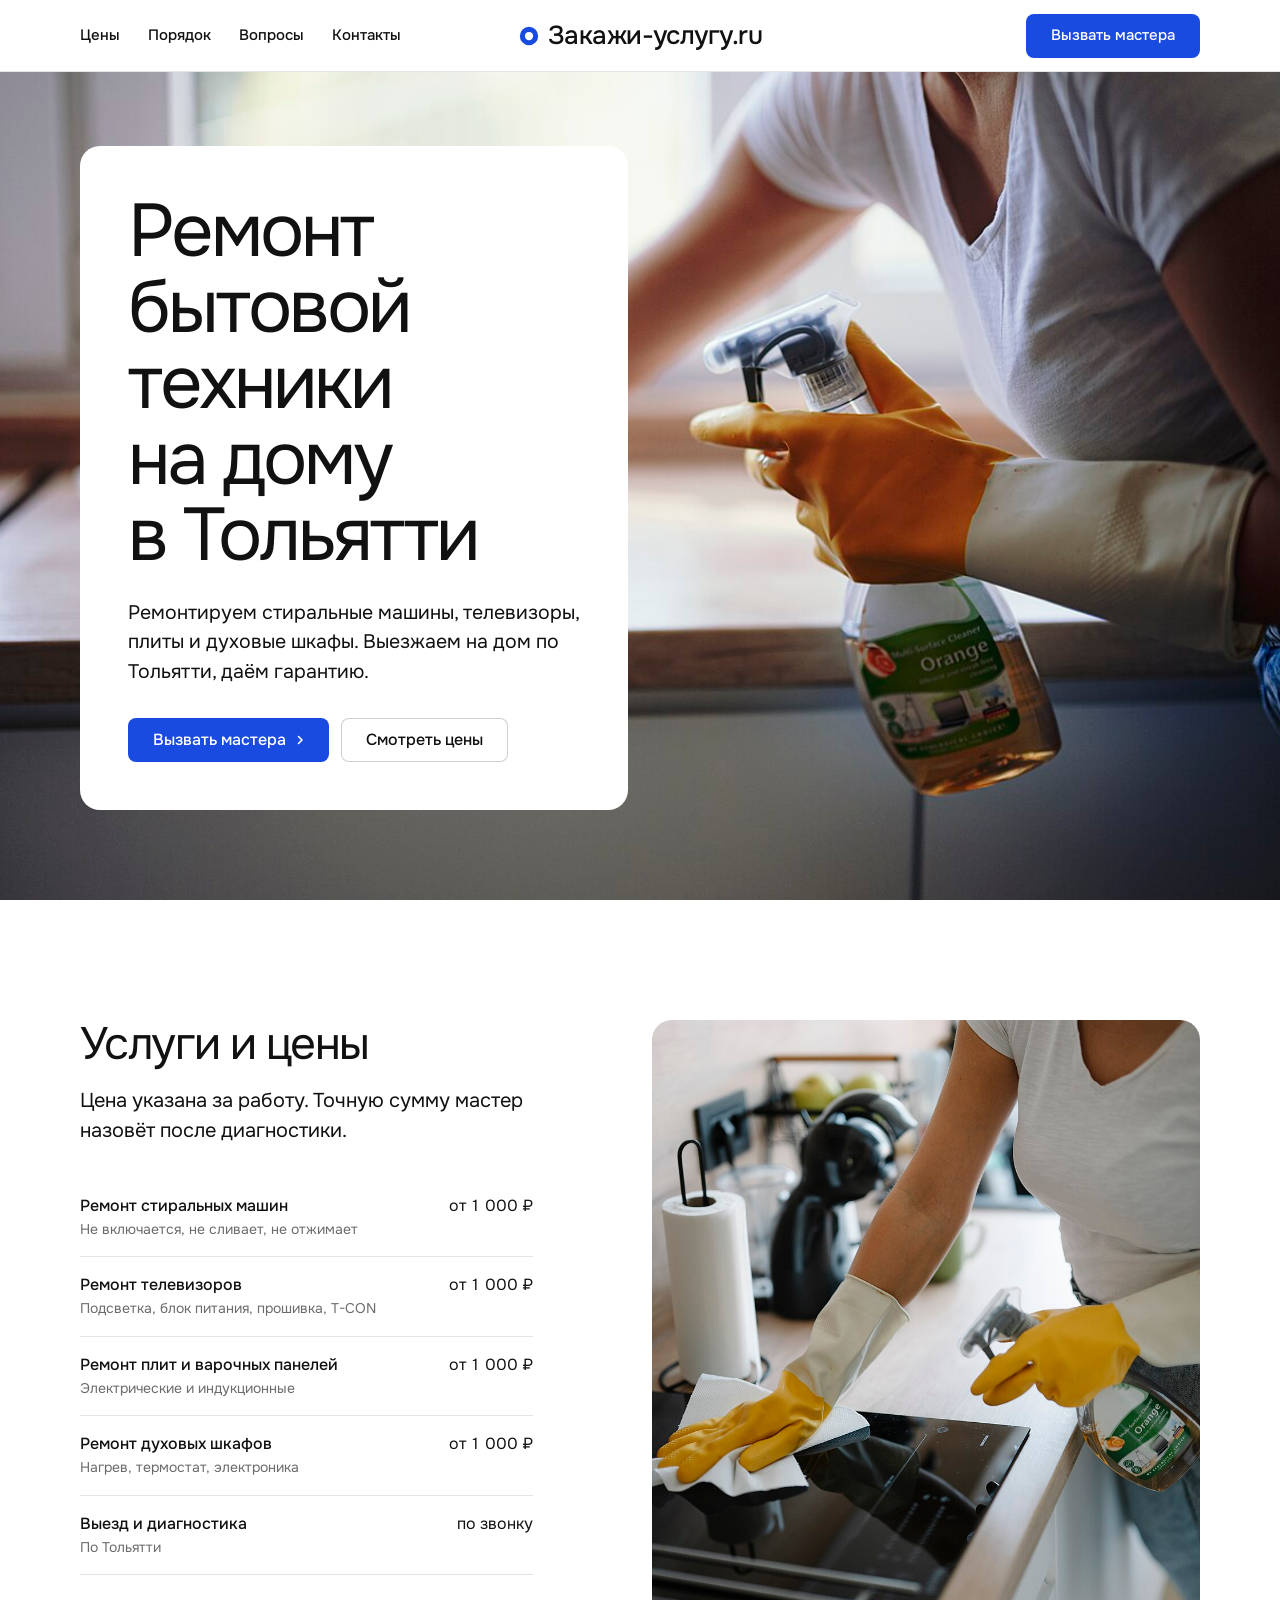
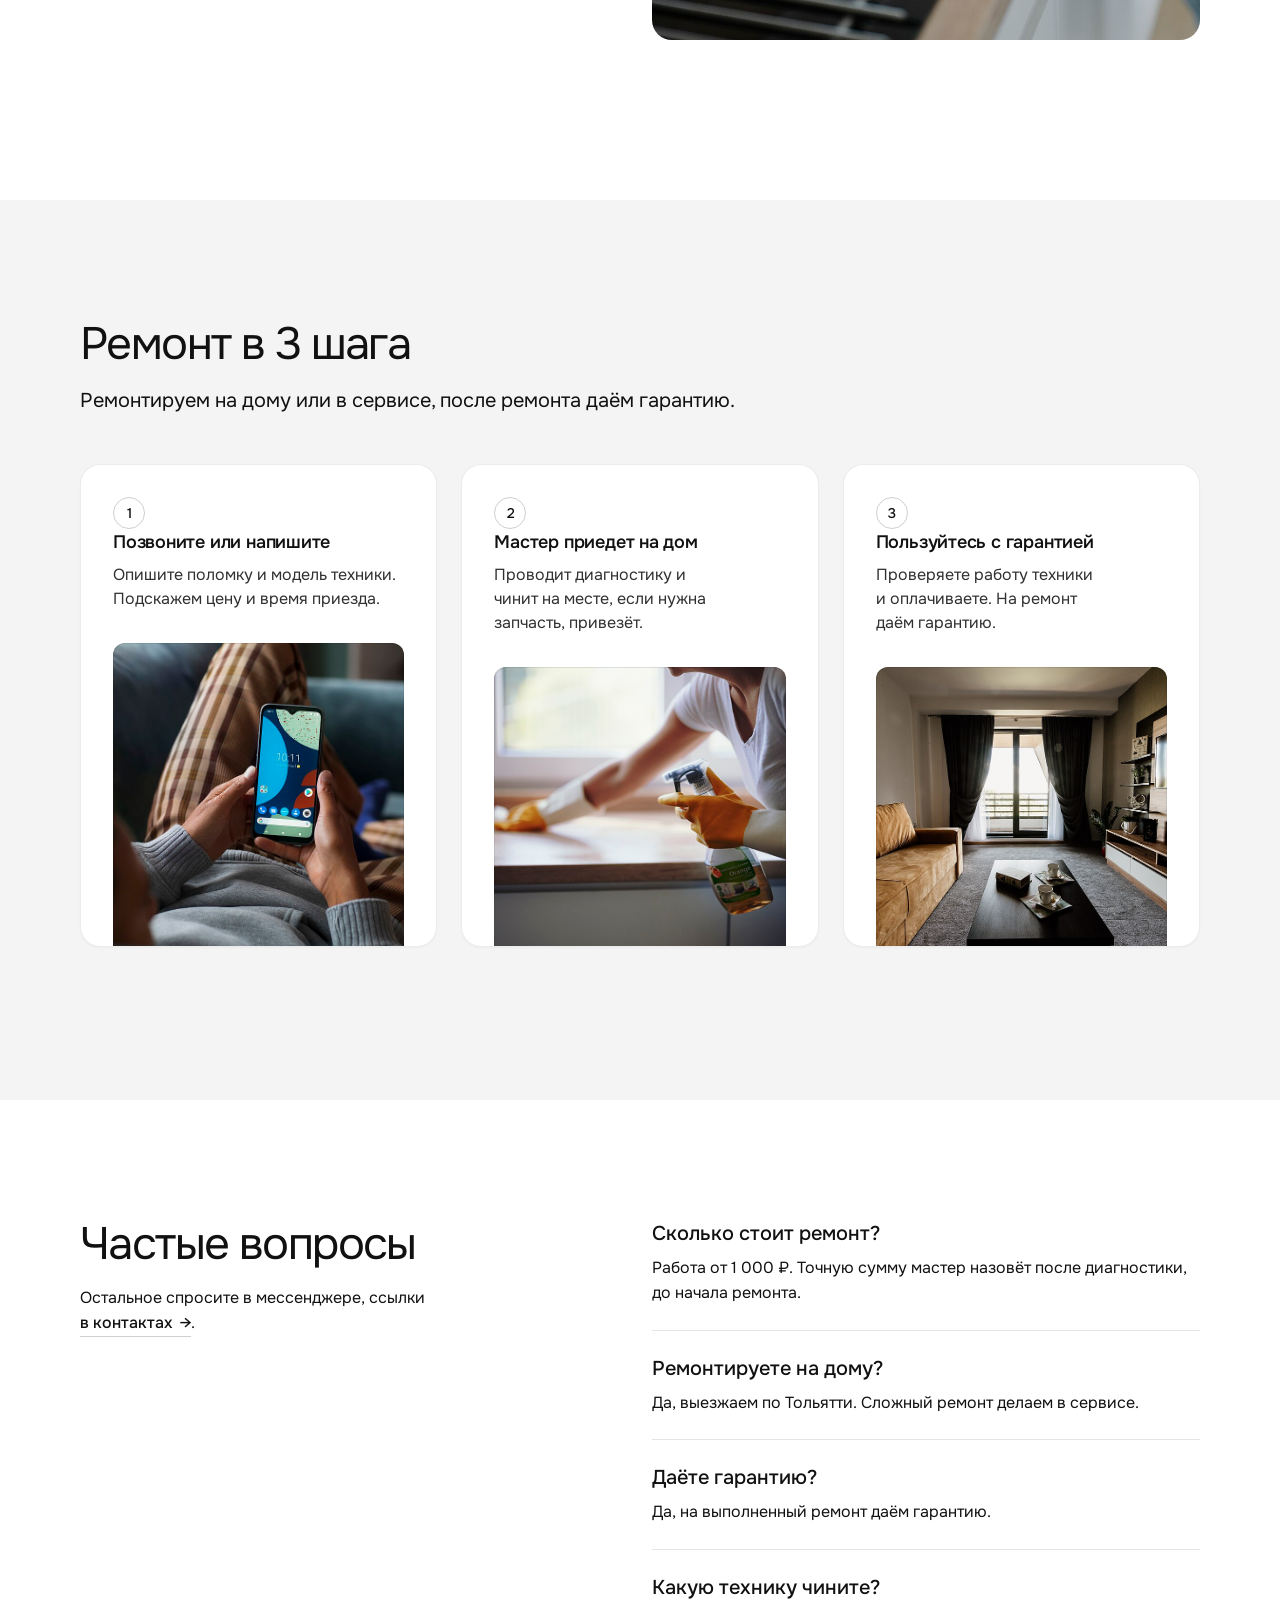
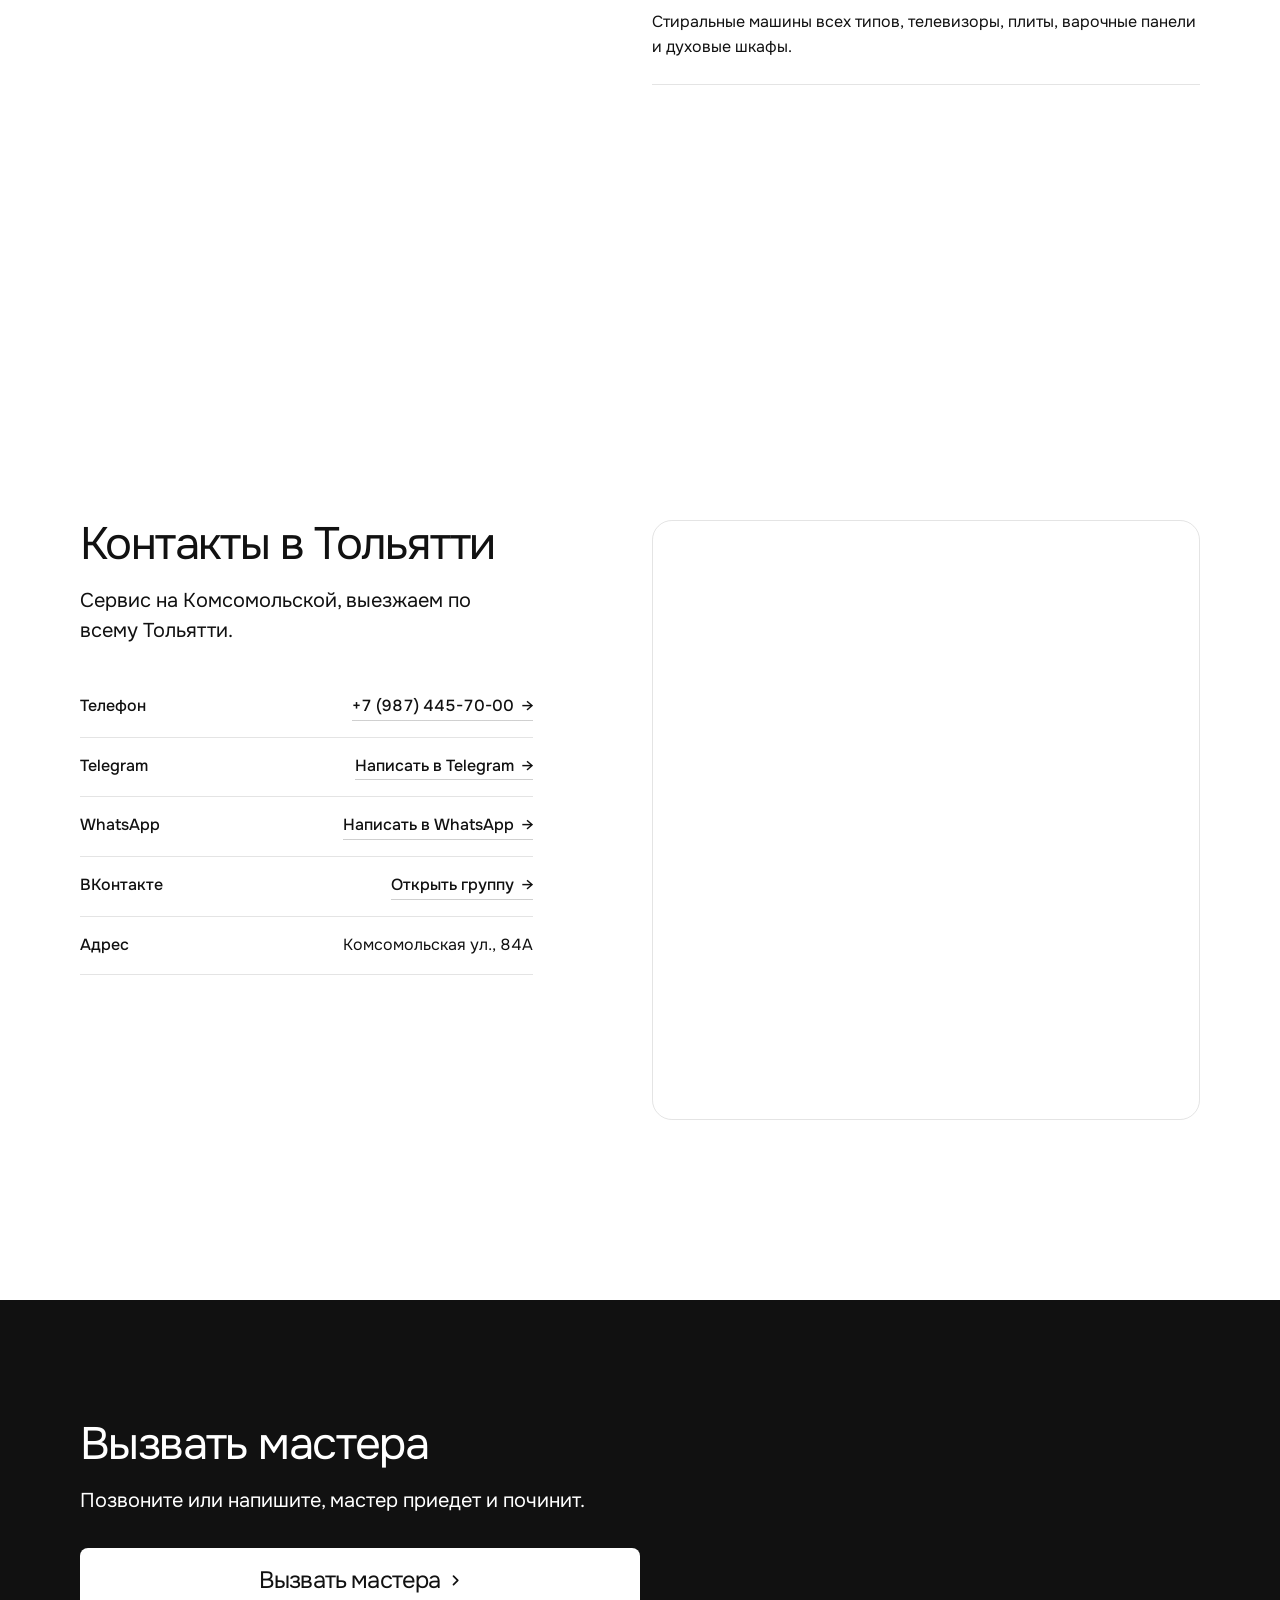
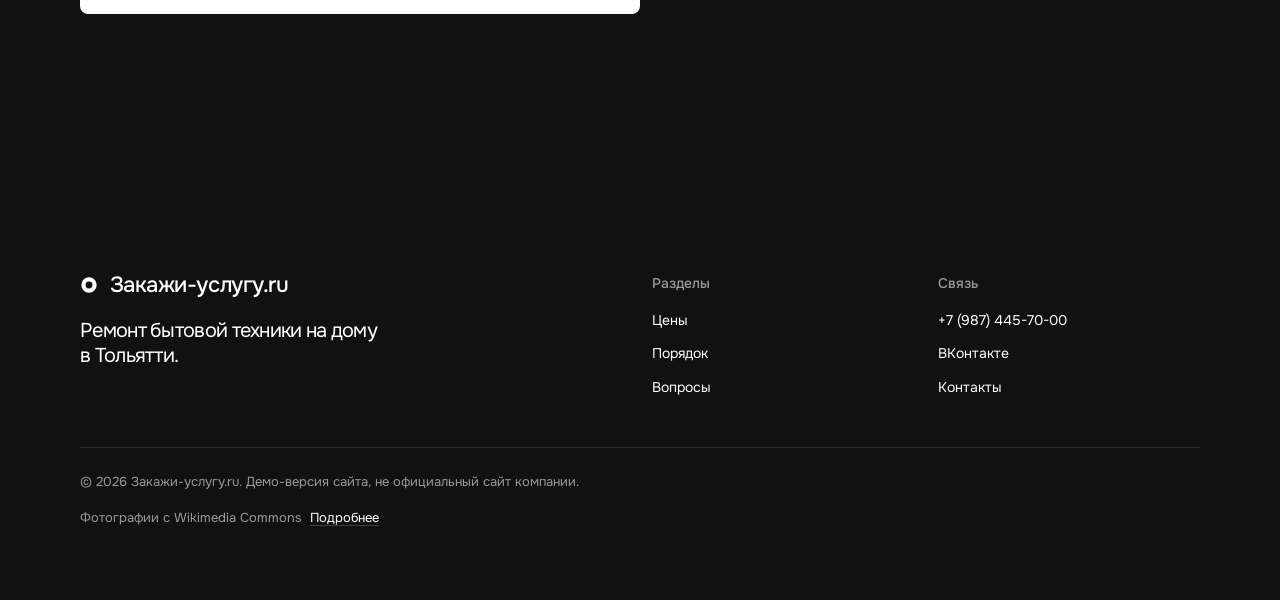
==== zakazhi-uslugu/index.html @ 7c52c0c8 "Add files via upload" ====
<!doctype html>
<html lang="ru" data-type="service" data-radius="soft" data-buttons="solid" data-motion>
<head>
<meta charset="utf-8">
<meta name="viewport" content="width=device-width, initial-scale=1, viewport-fit=cover">
<meta name="robots" content="noindex">
<title>Закажи-услугу.ru: ремонт бытовой техники на дому в Тольятти</title>
<meta name="description" content="Ремонтируем стиральные машины, телевизоры, плиты и духовые шкафы. Выезжаем на дом по Тольятти, даём гарантию.">
<meta property="og:type" content="website">
<meta property="og:title" content="Закажи-услугу.ru: Ремонт бытовой техники на дому в Тольятти">
<meta property="og:description" content="Ремонтируем стиральные машины, телевизоры, плиты и духовые шкафы. Выезжаем на дом по Тольятти, даём гарантию.">
<meta property="og:image" content="../assets/img/photo-f200054164-1280.jpg">
<meta name="twitter:card" content="summary_large_image">
<link rel="icon" href="favicon.svg" type="image/svg+xml">
<meta name="theme-color" content="#ffffff">
<meta name="site-kind" content="other">
<meta name="page-type" content="service">
<link rel="preconnect" href="https://fonts.googleapis.com">
<link rel="preconnect" href="https://fonts.gstatic.com" crossorigin>
<link href="https://fonts.googleapis.com/css2?family=Onest:wght@400..700&display=swap" rel="stylesheet">
<link rel="stylesheet" href="../assets/system.css">
<link rel="stylesheet" href="../assets/ui/cards.css">
<link rel="stylesheet" href="../assets/motion/motion.css">
<link rel="stylesheet" href="../assets/layout/layout.css">
<style>:root{--p-bg:#ffffff;--p-surface:#f4f4f4;--p-ink:#111111;--p-muted:#6b6b6b;--p-accent:#1a4be0;--p-accent-ink:#ffffff;--p-action:#1a4be0;--p-action-ink:#ffffff;--p-inv-bg:#111111;--p-inv-surface:#1e1e1e;--p-inv-ink:#ffffff;--p-inv-muted:#9a9a9a;--p-inv-accent:#ffffff;--p-inv-accent-ink:#111111;--p-inv-action:#ffffff;--p-inv-action-ink:#111111;--font-display:"Onest",system-ui,sans-serif;--font-text:"Onest",system-ui,sans-serif;--display-weight:400;--display-tracking:-0.035em;--display-tracking-xl:-0.04em;}</style>
<style>
  .credits > summary::after { content: "Подробнее"; }
  .credits[open] > summary::after { content: "Скрыть"; }
  @media (min-width: 640px) and (max-width: 1279px) { #hero-h { font-size: 56px; } }
  .rows .rows__name small { display: block; font-weight: 400; color: var(--muted); font-size: var(--t-small); }
  .develop { margin: 0; border-radius: var(--r-lg); overflow: hidden; height: min(620px, var(--ly-fit, 620px)); }
  .develop > img { display: block; width: 100%; height: 100%; object-fit: cover; object-position: 50% 45%; }
  @media (max-width: 1023px) { .develop { height: auto; aspect-ratio: 4 / 3; margin-top: var(--s-7); } }
  #how .panel { --p-h: 280px; }
  @media (max-width: 639px) { #how .card .panel { --p-h: 208px; height: 208px; } }
  @media (min-width: 640px) and (max-width: 1279px) { #how { --h: 2 } }
  @media (min-width: 640px) and (max-width: 1023px) { #services { --h: 2 } }
  .map-frame { border-radius: var(--r-lg); overflow: hidden; background: var(--g-alt); height: 600px; }
  .map-frame iframe { display: block; width: 100%; height: 100%; border: 0; }
  @media (max-width: 1023px) { .map-frame { height: 320px; margin-top: var(--s-7); } }
  @media (max-width: 639px) { .map-frame { height: 240px; } }
</style>
<script>document.documentElement.classList.add('m-enter');setTimeout(()=>document.documentElement.classList.add('m-enter-done'),700)</script>
<script>document.documentElement.classList.add('mo-js');setTimeout(()=>document.documentElement.classList.add('mo-safe'),2500)</script>
<link rel="modulepreload" href="../assets/moments/moments.js">
<link rel="modulepreload" href="../assets/moments/lib.js">
<link rel="modulepreload" href="../assets/moments/picture-develops/moment.js">
</head>
<body>
<header class="nav nav--split">
  <div class="wrap nav__bar">
    <a class="skip-link" href="#top">К содержанию</a>
    <nav class="nav__links" aria-label="Главное меню">
      <div class="nav__item"><a class="nav__link" href="#services">Цены</a></div>
      <div class="nav__item"><a class="nav__link" href="#how">Порядок</a></div>
      <div class="nav__item"><a class="nav__link" href="#faq">Вопросы</a></div>
      <div class="nav__item"><a class="nav__link" href="#visit">Контакты</a></div>
    </nav>
    <a class="nav__logo" href="#top"><span class="mark" data-mark="ring" aria-hidden="true"></span>Закажи-услугу.ru</a>
    <div class="nav__actions"><a class="btn btn--primary" href="https://t.me/+79397017799">Вызвать мастера</a></div>
    <button class="nav__toggle" type="button" aria-expanded="false" aria-label="Меню"><svg width="18" height="18" viewBox="0 0 18 18" aria-hidden="true"><path d="M2 5h14M2 13h14" stroke="currentColor" stroke-width="1.6" stroke-linecap="round"/></svg></button>
  </div>
</header>

<main id="top">
  <section class="hero hero--photo" data-enter data-calm="left" aria-labelledby="hero-h">
    <img class="hero__bg" src="../assets/img/photo-f200054164-1280.jpg" srcset="../assets/img/photo-f200054164-960.jpg 960w, ../assets/img/photo-f200054164-1280.jpg 1280w" sizes="(max-width: 639px) 300vw, 100vw" alt="Рука в жёлтой перчатке протирает столешницу у окна" style="--ly-pos: 60% 40%" fetchpriority="high">
    <div class="wrap"><div class="hero-text">
      <div class="hero__text">
        <h1 id="hero-h">Ремонт бытовой техники на дому в Тольятти</h1>
        <p class="hero__lead">Ремонтируем стиральные машины, телевизоры, плиты и духовые шкафы. Выезжаем на дом по Тольятти, даём гарантию.</p>
        <div class="btn-row"><a class="btn btn--primary" href="https://t.me/+79397017799">Вызвать мастера<svg class="m-arrow" viewBox="0 0 12 12" aria-hidden="true"><path class="m-arrow__stem" d="M1 6h8"/><path class="m-arrow__head" d="M4.5 2.5 8 6l-3.5 3.5"/></svg></a><a class="btn btn--secondary" href="#services">Смотреть цены</a></div>
      </div>
    </div></div>
  </section>

  <section class="section" id="services" aria-labelledby="services-h">
    <div class="wrap grid grid--top">
      <div class="span-5">
        <div class="section-head">
          <h2 id="services-h">Услуги и цены</h2>
          <p>Цена указана за работу. Точную сумму мастер назовёт после диагностики.</p>
        </div>
        <ul class="rows">
          <li><span class="rows__name">Ремонт стиральных машин<small>Не включается, не сливает, не отжимает</small></span><span class="rows__value">от 1 000 ₽</span></li>
          <li><span class="rows__name">Ремонт телевизоров<small>Подсветка, блок питания, прошивка, T-CON</small></span><span class="rows__value">от 1 000 ₽</span></li>
          <li><span class="rows__name">Ремонт плит и варочных панелей<small>Электрические и индукционные</small></span><span class="rows__value">от 1 000 ₽</span></li>
          <li><span class="rows__name">Ремонт духовых шкафов<small>Нагрев, термостат, электроника</small></span><span class="rows__value">от 1 000 ₽</span></li>
          <li><span class="rows__name">Выезд и диагностика<small>По Тольятти</small></span><span class="rows__value">по звонку</span></li>
        </ul>
      </div>
      <figure class="develop span-6 start-7" data-moment="picture-develops"><img src="../assets/img/photo-f200054170-960.jpg" alt="Клинер в жёлтых перчатках моет варочную панель" loading="lazy"></figure>
    </div>
  </section>

  <section class="section ground-surface" id="how" style="--hm: 2" aria-labelledby="how-h">
    <div class="wrap">
      <div class="section-head">
        <h2 id="how-h">Ремонт в 3 шага</h2>
        <p>Ремонтируем на дому или в сервисе, после ремонта даём гарантию.</p>
      </div>
      <div class="grid">
        <article class="card card--row span-4">
          <span class="step-num">1</span>
          <h3>Позвоните или напишите</h3>
          <p>Опишите поломку и модель техники. Подскажем цену и время приезда.</p>
          <div class="panel"><img class="frame__img" src="../assets/img/photo-f111900799-960.jpg" alt="Человек на диване держит телефон" loading="lazy"></div>
        </article>
        <article class="card card--row span-4">
          <span class="step-num">2</span>
          <h3>Мастер приедет на дом</h3>
          <p>Проводит диагностику и чинит на месте, если нужна запчасть, привезёт.</p>
          <div class="panel"><img class="frame__img" src="../assets/img/photo-f200054164-960.jpg" alt="Рука в жёлтой перчатке протирает столешницу у окна" loading="lazy"></div>
        </article>
        <article class="card card--row span-4">
          <span class="step-num">3</span>
          <h3>Пользуйтесь с гарантией</h3>
          <p>Проверяете работу техники и оплачиваете. На ремонт даём гарантию.</p>
          <div class="panel"><img class="frame__img" src="../assets/img/photo-f187101720-960.jpg" alt="Светлая гостиная с замшевым диваном, ковром и окном" loading="lazy"></div>
        </article>
      </div>
    </div>
  </section>

  <section class="section" id="faq" aria-labelledby="faq-h">
    <div class="wrap grid grid--top">
      <div class="span-5 stack-4">
        <h2 id="faq-h">Частые вопросы</h2>
        <p>Остальное спросите в мессенджере, ссылки <a class="link" href="#visit">в контактах</a>.</p>
      </div>
      <div class="faq span-6 start-7">
        <div class="faq__item"><h3>Сколько стоит ремонт?</h3><p>Работа от 1 000 ₽. Точную сумму мастер назовёт после диагностики, до начала ремонта.</p></div>
        <div class="faq__item"><h3>Ремонтируете на дому?</h3><p>Да, выезжаем по Тольятти. Сложный ремонт делаем в сервисе.</p></div>
        <div class="faq__item"><h3>Даёте гарантию?</h3><p>Да, на выполненный ремонт даём гарантию.</p></div>
        <div class="faq__item"><h3>Какую технику чините?</h3><p>Стиральные машины всех типов, телевизоры, плиты, варочные панели и духовые шкафы.</p></div>
      </div>
    </div>
  </section>

  <section class="section" id="visit" aria-labelledby="visit-h">
    <div class="wrap grid grid--top">
      <div class="span-5 stack-5">
        <div class="section-head">
          <h2 id="visit-h">Контакты в Тольятти</h2>
          <p>Сервис на Комсомольской, выезжаем по всему Тольятти.</p>
        </div>
        <ul class="rows">
          <li><span class="rows__name">Телефон</span><a class="link rows__value" href="tel:+79874457000">+7 (987) 445-70-00</a></li>
          <li><span class="rows__name">Telegram</span><a class="link rows__value" href="https://t.me/+79397017799">Написать в Telegram</a></li>
          <li><span class="rows__name">WhatsApp</span><a class="link rows__value" href="https://wa.me/79397017799">Написать в WhatsApp</a></li>
          <li><span class="rows__name">ВКонтакте</span><a class="link rows__value" href="https://vk.ru/id778556110">Открыть группу</a></li>
          <li><span class="rows__name">Адрес</span><span class="rows__value">Комсомольская ул., 84А</span></li>
        </ul>
      </div>
      <div class="frame map-frame span-6 start-7">
        <iframe title="Закажи-услугу.ru на карте Google" src="https://www.google.com/maps?q=%D0%97%D0%B0%D0%BA%D0%B0%D0%B6%D0%B8-%D1%83%D1%81%D0%BB%D1%83%D0%B3%D1%83.ru%2C%20%D0%9A%D0%BE%D0%BC%D1%81%D0%BE%D0%BC%D0%BE%D0%BB%D1%8C%D1%81%D0%BA%D0%B0%D1%8F%20%D1%83%D0%BB.%2C%2084%D0%90%2C%20%D0%A2%D0%BE%D0%BB%D1%8C%D1%8F%D1%82%D1%82%D0%B8&hl=ru&z=16&output=embed" loading="lazy" referrerpolicy="no-referrer-when-downgrade"></iframe>
      </div>
    </div>
  </section>
</main>

<footer class="footer closing footer--dark ground-inverse" id="contact" aria-labelledby="close-h">
  <div class="wrap">
    <div class="closing__cta close--type">
      <div class="section-head">
        <h2 id="close-h">Вызвать мастера</h2>
        <p class="t-lead">Позвоните или напишите, мастер приедет и починит.</p>
      </div>
      <a class="btn btn--primary btn--xl" href="https://t.me/+79397017799">Вызвать мастера<svg class="m-arrow" viewBox="0 0 12 12" aria-hidden="true"><path class="m-arrow__stem" d="M1 6h8"/><path class="m-arrow__head" d="M4.5 2.5 8 6l-3.5 3.5"/></svg></a>
    </div>
    <div class="closing__links">
      <div class="grid">
        <div class="span-6 stack-4">
          <a class="nav__logo" href="#top"><span class="mark" data-mark="ring" aria-hidden="true"></span>Закажи-услугу.ru</a>
          <p class="footer__lede">Ремонт бытовой техники на дому в Тольятти.</p>
        </div>
        <div class="span-3 start-7 footer__col"><h3>Разделы</h3><ul><li><a href="#services">Цены</a></li><li><a href="#how">Порядок</a></li><li><a href="#faq">Вопросы</a></li></ul></div>
        <div class="span-3 footer__col"><h3>Связь</h3><ul><li><a href="tel:+79874457000">+7 (987) 445-70-00</a></li><li><a href="https://vk.ru/id778556110">ВКонтакте</a></li><li><a href="#visit">Контакты</a></li></ul></div>
      </div>
      <div class="footer__legal">
        <span>&copy; 2026 Закажи-услугу.ru. Демо-версия сайта, не официальный сайт компании.</span>
        <details class="credits"><summary>Фотографии с Wikimedia Commons</summary><p>Shixart1985 (CC BY 2.0). Fairphone (CC BY-SA 2.0). Фотографии иллюстрируют услуги и не сняты у компании.</p></details>
      </div>
    </div>
  </div>
</footer>
<nav class="actionbar" aria-label="Быстрые действия"><a class="btn btn--primary" href="https://t.me/+79397017799">Вызвать мастера</a></nav>

<script type="module" src="../assets/system.js"></script>
<script type="module" src="../assets/motion/motion.js"></script>
<script type="module" src="../assets/layout/layout.js"></script>
</body>
</html>
---- assets/system.css ----
/*
  taste-skill system.css - the one system for the page. Link it first, then assets/ui/cards.css (the
  feature card, its panel and the fragment placements), then set the palette (--p-*), the fonts and
  the radius set on :root in the page (node scripts/start.mjs prints that block).
  Do not add a second grid, spacing scale, type scale, radius scale, button or card style.
*/

/* ---------------------------------------------------------------- tokens */
:root {
  /* palette (hex only; fx.js reads --bg --surface --ink --muted --accent --accent-ink) */
  --p-bg: #ffffff;
  --p-surface: #f4f4f4;
  --p-ink: #111111;
  --p-muted: #6b6b6b;
  --p-accent: #1a4be0;
  --p-accent-ink: #ffffff;
  --p-action: #1a4be0;      /* buttons, links, focus: the accent, or the ink when the accent is too pale */
  --p-action-ink: #ffffff;
  --p-inv-bg: #111111;
  --p-inv-surface: #1c1c1c;
  --p-inv-ink: #f4f4f4;
  --p-inv-muted: #a3a3a3;
  --p-inv-accent: #ffffff;
  --p-inv-accent-ink: #111111;
  --p-inv-action: #ffffff;
  --p-inv-action-ink: #111111;
  /* the lit ground behind UI and in the closing band (references/cards.md), one per page, tech pages only
     (none on kind other, which is flat): <html data-ground="sand|sky|sage|painting">. system.js gives it to every ground
     that holds UI, on light and dark pages alike; --hue on one panel changes only its accent */
  --ground-bg: #d9ccb7; --ground-surface: #e9e0d2; --ground-ink: #2a2622; --ground-muted: #5a534a; --ground-accent: #a8794a;

  /* fonts */
  --font-display: system-ui, -apple-system, "Segoe UI", sans-serif;
  --font-text: system-ui, -apple-system, "Segoe UI", sans-serif;
  --font-mono: ui-monospace, "SFMono-Regular", Menlo, Consolas, monospace;
  --display-weight: 400;    /* headlines 400; 500 on a tech page (software, gaming, hardware) */
  --display-tracking: -0.025em;

  /* the page rhythm (references/layout-v4.md): one section per screen. The header is fixed and
     --nav tall; every section is padded --padt above and --padb (plus the phone action bar, --bar)
     below, and is exactly one or two screens tall (--h: 1 or 2; --hm on a phone). The hero's words
     start --hgap under the header and its content ends --hpadb above the fold. */
  --nav: 72px;
  --padt: 120px;
  --padb: 72px;
  --hgap: 48px;
  --hpadb: 64px;
  --bar: 0px;
  /* grid: one .wrap (alias .container) for the header, every section and the footer, the same
     --gut on both sides: 1280 wide at x 80-1360 at 1440, 342 at x 24-366 at 390 */
  --container: 1280px;
  --gut: 80px;
  --pad: var(--gut);
  --gutter: 24px;

  /* spacing: 4/8 scale */
  --s-1: 4px;  --s-2: 8px;  --s-3: 12px; --s-4: 16px; --s-5: 24px;
  --s-6: 32px; --s-7: 48px; --s-8: 64px; --s-9: 96px; --s-10: 128px;
  --section: 40px;      /* only a .section outside main (the kit's demo pages); every main > section and
                           footer.closing take --padt and --padb */
  --section-band: 56px; /* the same for an older footer outside footer.closing */
  --head-gap: 48px;     /* the one heading-to-content gap, 32 on a phone (layout.css reads it as --ly-head-gap) */
  --card-pad: 16px;     /* card padding (cards.css sets its own for cards with a panel) */
  --card-gap: 16px;     /* gap between cards */

  /* type scale (the only sizes on the page) */
  --t-label: 13px;
  --t-small: 14px;
  --t-body: 16px;
  --t-lead: 18px;
  --t-card: 18px;
  --t-h3: 24px;
  /* straight lines from the phone size at 390 to the desktop size at 1440 (system.md's table) */
  --t-h2: clamp(30px, 1.72vw + 23.3px, 48px);
  --t-h1: clamp(38px, 3.24vw + 25.4px, 72px);
  /* a big number stays a step under the h2 (VI-11): 38 at 1440, 28 at 390, so it never reads as a
     section heading; a stats row and a price set their own, smaller still */
  --t-stat: clamp(28px, .952vw + 24.29px, 38px);

  /* radius: one scale (soft by default; data-radius on <html> switches it) */
  --r-sm: 8px;  --r-md: 12px; --r-lg: 20px; --r-btn: 8px;

  /* controls (fixed here; a page never adds its own) */
  --btn-h: 44px;
  --btn-h-sm: 36px;
  --nav-h: var(--nav);  /* the older name, kept for the kit's files */
  --icon: 16px;         /* small icons: socials, menu chevrons, mono brand marks */

  /* motion: the one UI ease-out (motion.css --m-ease and ui/base.css --u-ease read it; references/motion.md) */
  --ease: cubic-bezier(.2, .8, .2, 1);
  --dur: 180ms;
}
html[data-radius="sharp"] { --r-sm: 4px; --r-md: 6px;  --r-lg: 8px;  --r-btn: 4px; }
html[data-radius="soft"]  { --r-sm: 8px; --r-md: 12px; --r-lg: 20px; --r-btn: 8px; }
html[data-radius="round"] { --r-sm: 10px; --r-md: 16px; --r-lg: 24px; --r-btn: 999px; }
/* the four lit grounds (references/cards.md); sand is the default above. painting goes with
   painterly-landscape (x.ai's daylight sky over olive hills) */
html[data-ground="sky"]      { --ground-bg: #c6d3df; --ground-surface: #d6e0e9; --ground-ink: #25303a; --ground-muted: #4d5964; --ground-accent: #3f6a92; }
html[data-ground="sage"]     { --ground-bg: #cdd6c6; --ground-surface: #dce3d6; --ground-ink: #262d24; --ground-muted: #535b51; --ground-accent: #6c8e63; }
html[data-ground="painting"] { --ground-bg: #79a8d6; --ground-surface: #a6c4e2; --ground-ink: #16212c; --ground-muted: #273949; --ground-accent: #9c9b3c; }
/* cards.css takes its card and panel radii from this scale */
html[data-radius] .card { --c-r: var(--r-lg); }
html[data-radius] .panel { --p-r: var(--r-md); }

/* a phone: the header 56, the sections padded 96 / 48, the hero's words 40 under the header and its
   content ending 24 above the fold, 24 at both sides, 12 between columns */
@media (max-width: 639px) {
  :root { --nav: 56px; --padt: 96px; --padb: 48px; --hgap: 40px; --hpadb: 24px; --gut: 24px; --gutter: 12px; --card-gap: 12px; --head-gap: 32px; }
}
@media (min-width: 640px) {
  :root { --gut: 48px; --section: 48px; --section-band: 72px; --card-pad: 24px; }
}
@media (min-width: 1024px) {
  :root { --gut: 80px; --section: 56px; --section-band: 96px; --card-gap: 24px;
          --t-lead: 20px; --t-card: 20px; --t-h3: 28px; }
  /* a place (and a local service): the 1200 column at x 120-1320 */
  html[data-type="place"] { --gut: 120px; --container: 1200px; }
}
/* a place (VI-06, ST-96, PH-23): its own smaller type (h1 48/53 and 32/37, h2 32/40 and 24/30, titles
   and the sub-line 20 and 18), the Recipe 3 hero's gap under its photograph (40, 24 on a phone),
   square photographs and cards and 2px buttons, whatever data-radius and data-buttons say */
:root[data-type="place"] {
  --hgap: 40px;
  --t-h1: clamp(32px, 1.524vw + 26.06px, 48px);
  --t-h2: clamp(24px, .762vw + 21px, 32px);
  --t-h3: clamp(20px, .381vw + 18.51px, 24px);
  --r-sm: 2px; --r-md: 0px; --r-lg: 0px; --r-btn: 2px;
}
:root[data-type="place"] :is(h1, .t-h1) { line-height: 1.104; }
:root[data-type="place"] :is(h2, .t-h2) { line-height: 1.25; }
@media (max-width: 639px) {
  :root[data-type="place"] { --hgap: 24px; }
  :root[data-type="place"] :is(h1, .t-h1) { line-height: 1.156; }
}

/* ---------------------------------------------------------------- grounds (at most three) */
:root, .ground-base {
  --bg: var(--p-bg); --surface: var(--p-surface); --ink: var(--p-ink); --muted: var(--p-muted);
  --accent: var(--p-accent); --accent-ink: var(--p-accent-ink); --card: var(--p-surface);
  --action: var(--p-action); --action-ink: var(--p-action-ink);
}
.ground-surface {
  --bg: var(--p-surface); --surface: var(--p-bg); --ink: var(--p-ink); --muted: var(--p-muted);
  --accent: var(--p-accent); --accent-ink: var(--p-accent-ink); --card: var(--p-bg);
  --action: var(--p-action); --action-ink: var(--p-action-ink);
}
.ground-inverse {
  --bg: var(--p-inv-bg); --surface: var(--p-inv-surface); --ink: var(--p-inv-ink); --muted: var(--p-inv-muted);
  --accent: var(--p-inv-accent); --accent-ink: var(--p-inv-accent-ink); --card: var(--p-inv-surface);
  --action: var(--p-inv-action); --action-ink: var(--p-inv-action-ink);
}
:root, .ground-base, .ground-surface, .ground-inverse {
  --line: color-mix(in oklab, var(--ink) 11%, transparent);
  --line-strong: color-mix(in oklab, var(--ink) 20%, transparent);
  /* effects (fx.js) and UI fragments (assets/ui) take the colours of the ground they sit on */
  --fx-bg: var(--bg); --fx-surface: var(--surface); --fx-ink: var(--ink); --fx-muted: var(--muted);
  --fx-accent: var(--accent); --fx-accent-ink: var(--accent-ink);
  --ui-font: var(--font-text); --ui-mono: var(--font-mono); --ui-radius: var(--r-md);
}
.ground-base, .ground-surface, .ground-inverse { background: var(--bg); color: var(--ink); }

/* ---------------------------------------------------------------- base */
*, *::before, *::after { box-sizing: border-box; }
/* an anchor lands on the section's top (the judge's frame): the fixed header covers --nav of its --padt */
html { -webkit-text-size-adjust: 100%; scroll-padding-top: 0; scroll-behavior: auto; margin: 0; }
body {
  margin: 0; background: var(--bg); color: var(--ink);
  font: 400 var(--t-body)/1.55 var(--font-text);
  -webkit-font-smoothing: antialiased; text-rendering: optimizeLegibility; overflow-x: clip;
}
img, svg, video, canvas { display: block; max-width: 100%; }
/* hidden means hidden, also on an img the line above makes a block (a menu tab's photograph, a peek photograph) */
[hidden] { display: none !important; }
img, video { height: auto; }
a { color: inherit; text-decoration: none; }
button { font: inherit; color: inherit; }
h1, h2, h3, h4, p, ul, ol, figure, blockquote { margin: 0; }
ul, ol { padding: 0; list-style: none; }
h1, h2, h3, h4 {
  font-family: var(--font-display); font-weight: var(--display-weight);
  letter-spacing: var(--display-tracking); text-wrap: balance; overflow-wrap: break-word;
  /* a long word (a German compound at 390) breaks at a syllable with a hyphen, in the language of <html lang>;
     only words of 10 letters or more, 4 at least on each side, so a short English heading never breaks */
  hyphens: auto; -webkit-hyphens: auto; hyphenate-limit-chars: 10 4 4;
}
h1, .t-h1 { font-size: var(--t-h1); line-height: 1.04; }
h2, .t-h2 { font-size: var(--t-h2); line-height: 1.1; }
h3, .t-h3 { font-size: var(--t-h3); line-height: 1.2; }
h4, .t-card { font-family: var(--font-text); font-weight: 500; font-size: var(--t-card); line-height: 1.3; letter-spacing: -0.01em; }
p { text-wrap: pretty; }
.t-lead  { font-size: var(--t-lead); line-height: 1.5; }
.t-body  { font-size: var(--t-body); line-height: 1.55; }
.t-small { font-size: var(--t-small); line-height: 1.5; }
.t-label { font-size: var(--t-label); font-weight: 500; line-height: 1.4; letter-spacing: 0.01em; }
.t-stat  { font-family: var(--font-display); font-weight: var(--display-weight); font-size: var(--t-stat);
           line-height: 1; letter-spacing: var(--display-tracking); font-variant-numeric: tabular-nums; }
.muted { color: var(--muted); }
.mono  { font-family: var(--font-mono); }
.measure { max-width: 62ch; }
:focus-visible { outline: 2px solid var(--action); outline-offset: 2px; border-radius: 2px; }
::selection { background: color-mix(in oklab, var(--accent) 30%, transparent); }

/* ---------------------------------------------------------------- grid */
.wrap, .container { width: min(100% - 2 * var(--gut), var(--container)); margin-inline: auto; padding-inline: 0; }
.grid { display: grid; grid-template-columns: repeat(12, minmax(0, 1fr)); column-gap: var(--gutter); row-gap: var(--card-gap); }
.grid > * { min-width: 0; grid-column: 1 / -1; }
.section { padding-block: var(--section); }

/* ---------------------------------------------------------------- one section per screen
   The page is a stack of screens. Framed at scrollY = k x the screen height, a shot shows exactly one
   section: the hero alone on the first screen, every other section (and footer.closing, the close and
   the footer in one) exactly one or two screens tall, its h2 first, --padt under its top. Heights
   and padding do it: no pinning, snapping or script.
     <section class="section" id=".." style="--h: 2">     (2 screens; --hm sets a phone's count alone)
       <div class="wrap"> the h2 first, then the content </div>     (the one in-flow child)
     </section>
   A layer (a full-bleed photograph or ground behind the words) is an <img class="layer" aria-hidden="true">
   beside the .wrap. Content must fit: one screen holds 708px of content at 1440x900 (900 - 120 - 72),
   two hold 1,608 (the second screen's part starts --padt under its top with .g2). From 640 to 1279 a
   section keeps at least its screens and grows past them rather than overlap the next. */
main > :is(section, .section), footer.closing {
  position: relative; box-sizing: border-box;
  height: calc(var(--h, 1) * 100vh); height: calc(var(--h, 1) * 100svh);
  padding: var(--padt) 0 calc(var(--padb) + var(--bar));
}
main > :is(section, .section) > :is(.wrap, .container), footer.closing > .wrap { position: relative; z-index: 1; height: 100%; }
main > :is(section, .section) > :is(.wrap, .container):not(.grid) { display: flex; flex-direction: column; }
/* a .wrap that is the section's grid too (class="wrap grid"): its rows start at the top */
main > :is(section, .section) > :is(.wrap, .container).grid { align-content: start; }
/* .fill: the block that takes what the screen leaves under the heading (a photograph, a frame) */
main > :is(section, .section) > .wrap > .fill { flex: 1 1 0; min-height: 0; }
/* two screens as two groups: row 1 the h2 and the first group, row 2 the rest (no second h2), starting
   --padt under the second screen's top, so the second shot looks like any other section */
main > :is(section, .section).g2, footer.closing.g2 { --h: 2; }
main > :is(section, .section).g2 > :is(.wrap, .container), footer.closing.g2 > .wrap { display: grid; grid-template-rows: minmax(0, 1fr) minmax(0, 1fr); row-gap: calc(var(--padt) + var(--padb) + var(--bar)); }
main > :is(section, .section).g2 > :is(.wrap, .container) > *, footer.closing.g2 > .wrap > * { min-height: 0; align-self: start; }
main > :is(section, .section).g2 > :is(.wrap, .container) > :is(.group, .fill) { align-self: stretch; }
/* a group: one screen's part of a .g2 section (its h2 and first rows, or the rest) */
.group { display: flex; flex-direction: column; min-height: 0; }
/* each screen's card row runs down to that screen's foot (the cards stretch, their panels grow), so
   the second screen of a .g2 is never a short row over an empty ground; both rows end on the same line */
@media (min-width: 1024px) {
  main > :is(section, .section).g2 > .wrap > .grid:last-child,
  main > :is(section, .section).g2 > .wrap > .group > .grid:last-child { align-self: stretch; flex: 1 1 auto; min-height: 0; }
}
.group > .fill { flex: 1 1 0; min-height: 0; }
@media (min-width: 640px) and (max-width: 1279px) {
  main > :is(section, .section):not(.hero, .section--hero), footer.closing {
    height: auto; min-height: calc(var(--h, 1) * 100vh); min-height: calc(var(--h, 1) * 100svh);
  }
  /* the section is a column and its .wrap takes all of it, so a .fill (a photograph, a frame) still
     grows to the section's foot (a min-height percentage would not resolve, leaving it at its least) */
  /* :where() keeps it at no weight, so a page's own phone- or tablet-only hiding (section.desk-only { display: none }) wins */
  :where(main > :is(section, .section):not(.hero, .section--hero), footer.closing) { display: flex; flex-direction: column; }
  main > :is(section, .section):not(.hero, .section--hero) > :is(.wrap, .container), footer.closing > .wrap { flex: 1 0 auto; height: auto; min-height: 0; }
}
/* a phone: lvh (the screen with its bars hidden) for every section but the hero; --hm when stacking
   makes the content taller than the desktop count */
@media (max-width: 639px) {
  /* at least its screens, never less: content a screen cannot hold makes the section taller (the rhythm
     check then asks for --hm: 2 or less content); a fixed height would lay its last rows over the next
     section, the fault the phone shots showed most (a list under the closing heading and its button) */
  main > :is(section, .section):not(.hero, .section--hero), footer.closing {
    height: auto; min-height: calc(var(--hm, var(--h, 1)) * 100vh); min-height: calc(var(--hm, var(--h, 1)) * 100lvh);
  }
  /* one grid row at least the screens tall that grows with the .wrap's content: the .wrap is stretched to
     it, so its .fill and its two groups still share a definite height */
  /* (at no weight, as on the tablet: a page's own section.desk-only { display: none } still hides it) */
  :where(main > :is(section, .section):not(.hero, .section--hero):has(> :is(.wrap, .container)), footer.closing) {
    display: grid; grid-template-columns: minmax(0, 1fr); grid-template-rows: 1fr; grid-auto-rows: auto;
  }
  main > :is(section, .section):not(.hero, .section--hero) > :is(.wrap, .container), footer.closing > .wrap { height: auto; }
  main > :is(section, .section).g2m, footer.closing.g2m { --hm: 2; }
  main > :is(section, .section).g2m > :is(.wrap, .container), footer.closing.g2m > .wrap { display: grid; grid-template-rows: minmax(0, 1fr) minmax(0, 1fr); row-gap: calc(var(--padt) + var(--padb) + var(--bar)); }
  /* stacked in one, the two groups keep the open cards' 32px, so the first group's last panel never meets
     the next card's title */
  main > :is(section, .section).g2:not(.g2m) > :is(.wrap, .container) { display: flex; row-gap: var(--s-6); }
  /* what the two screens leave goes around the second group, so it opens below the header, not on the fold */
  main > :is(section, .section).g2:not(.g2m) > :is(.wrap, .container) > :last-child { margin-block: auto; }
  main > :is(section, .section).g2:not(.g2m) > :is(.wrap, .container) > * { align-self: stretch; }
}
/* a layer: the photograph or ground of a whole section, under its words, edge to edge */
main > :is(section, .section) > :is(img, video, canvas, picture).layer,
footer.closing > :is(img, video, canvas, picture).layer {
  position: absolute; inset: 0; z-index: 0; width: 100%; height: 100%; max-width: none; object-fit: cover; object-position: var(--pos, 50% 50%);
}
main > :is(section, .section) > picture.layer > img { width: 100%; height: 100%; object-fit: cover; }

/* the hero: exactly the first screen, the fixed header over its top. Its words start --hgap under the
   header (--photo adds a full-bleed photograph's height above them on a place); its content ends
   --hpadb above the fold, and nothing of the next section shows, at 1440, 1024, 820 and 390.
     <section class="hero hero--<type>"><div class="wrap"><div class="hero-text"> .. </div>[one strip]</div></section>
   .hero-text holds the whole composition (the words, and the picture or window beside or under them);
   one docked strip (logos, three facts) may follow it, at most 96px, desktop only. */
main > :is(.hero, .section--hero) {
  height: 100vh; height: 100svh; min-height: 0;
  padding: calc(var(--nav) + var(--photo, 0px) + var(--hgap)) 0 calc(var(--hpadb) + var(--bar));
}
:is(.hero, .section--hero) > .wrap { height: 100%; display: grid; grid-template-rows: minmax(0, 1fr) auto; row-gap: var(--s-7); }
:is(.hero, .section--hero) > .wrap > .hero-text { min-height: 0; }
/* a phone: the hero is at least the first screen and grows when a short phone (320x640) cannot hold its
   words, buttons and picture, so nothing of it lies over the next section or under the header */
@media (max-width: 639px) {
  main > :is(.hero, .section--hero) { height: auto; min-height: 100vh; min-height: 100svh; }
  main > :is(.hero, .section--hero):has(> :is(.wrap, .container)) { display: grid; grid-template-columns: minmax(0, 1fr); grid-template-rows: 1fr; grid-auto-rows: auto; }
  main > :is(.hero, .section--hero) > :is(.wrap, .container) { height: auto; }
}
:is(.hero, .section--hero) > .wrap > .hero-strip { grid-row: 2; max-height: 96px; }
@media (max-width: 639px) { :is(.hero, .section--hero) > .wrap > .hero-strip { display: none; } }
.section--hero .section-head { max-width: 860px; }
/* the starter's own hero (hero-split): the words on span-5 top-aligned, the picture on span-6 start-7
   as tall as the hero's content box (at most 716 at 1440x900); a phone stacks words, then the picture
   in what is left */
.hero-text.hero-split { height: 100%; align-items: stretch; }
.hero-split > .hero-copy { align-self: start; }
.hero-split > .hero-visual { position: relative; min-height: 0; height: 100%; }
@media (max-width: 1023px) {
  .hero-text.hero-split { display: flex; flex-direction: column; gap: var(--s-6); }
  .hero-split > .hero-visual { flex: 1 1 0; min-height: 200px; height: auto; }
}
.hero-copy > * + * { margin-top: var(--s-5); }
/* the h1 first in the words' column: its capitals start on the picture's top line, not the line box's
   (the leading above the capitals would put the words about 12px under the photograph's top) */
.hero-copy > h1:first-child { text-box: trim-start cap alphabetic; }
.hero-copy > .btn-row { margin-top: var(--s-6); }
/* three short facts at the foot of the words' column, on the picture's bottom line (no dead space
   under the buttons): <dl class="hero-facts"><div><dt>..</dt><dd>..</dd></div> x3</dl> */
@media (min-width: 1024px) {
  .hero-split > .hero-copy { height: 100%; display: flex; flex-direction: column; }
  .hero-split > .hero-copy > .hero-facts { margin-top: auto; }
}
.hero-facts { display: grid; grid-template-columns: repeat(3, minmax(0, 1fr)); gap: var(--s-5) var(--gutter); margin: 0; }
.hero-facts > div { display: grid; gap: var(--s-1); align-content: start; }
.hero-facts dt { font-size: var(--t-small); color: var(--muted); }
.hero-facts dd { margin: 0; font-weight: 500; }
@media (max-width: 1023px) { .hero-facts { display: none; } }
/* a notice line above the h1 (changed hours, a delivery cut-off): one line with a number, static,
   starting on the left line like the h1 under it */
.hero-notice { font-size: var(--t-small); font-weight: 500; color: var(--ink); }
.hero-notice b, .hero-notice strong { font-weight: 500; color: var(--accent); }
.hero-copy > .hero-notice + h1 { margin-top: var(--s-5); }

/* a phone: open tiles from a row of three or four (rooms, goods, beans) go two-up, an odd last one
   across the row, so a row of three fits one 844px screen (stacked one under another they need two) */
@media (max-width: 639px) {
  .grid > .tile:is(.span-3, .span-4) { grid-column: auto / span 6; }
  .grid > .tile:is(.span-3, .span-4):nth-child(odd of .tile):nth-last-child(1 of .tile) { grid-column: 1 / -1; }
  .grid > .tile:is(.span-3, .span-4) .tile__head { flex-wrap: wrap; gap: 0 var(--s-2); }
}
/* a phone: open cards (words on the ground, the panel under them) stacked one under another keep 32px
   between a panel's foot and the next card's title, so a title never reads as the panel's caption */
@media (max-width: 639px) { .grid:has(> .card--open) { row-gap: var(--s-6); } }
/* a phone stacks a two-screen section's four open tiles into its two screens: their panels take 180px (a wide
   crop), so the h2 and the first two tiles of two lines each end on the first screen and the four inside both,
   not a third of a screen past. A page that sets its group's own --p-h (#features .panel) sets its phone value
   too, as the starter does */
@media (max-width: 639px) { main > :is(section, .section).g2 .card--open > .panel { --p-h: 180px; } }
/* spans: desktop >= 1024. Tablet 640-1023: text cards on span-3 and span-6 go two-up; cards with a
   panel (a visual needs the width; the one exception is a span-6 pair, below)
   and everything else (split text and visuals, span-4 cards, span-5/7/8 blocks) take the full row, so a split stacks and no row is left half empty. Phone < 640: one column. */
@media (min-width: 640px) and (max-width: 1023px) {
  .grid > .card.span-3:not(:has(> .panel)), .grid > .card.span-6:not(:has(> .panel)) { grid-column: auto / span 6; }
  /* the one exception with a panel: a 2x2 (or a pair) of span-6 cards stays two-up from 720px (a panel
     of about 310px and more, wide enough for a kit fragment), so four cards take one or two screens
     at 768-820 instead of a card per row (four stacked panels run past two screens). Split cards and
     every other span keep the full row. Under 720 a card per row. */
  @media (min-width: 720px) {
    .grid > .card.span-6:has(> .panel):not(.card--split) { grid-column: auto / span 6; }
    .grid > .card.span-6:has(> .panel):not(.card--split):nth-child(odd of .card.span-6):nth-last-child(1 of .card.span-6) { grid-column: 1 / -1; }
  }
  /* open tiles (rooms, models, people, a photo pair) go two-up; an odd last one takes the row */
  .grid > .tile:is(.span-3, .span-4, .span-6) { grid-column: auto / span 6; }
  .grid > .tile:is(.span-3, .span-4, .span-6):nth-child(odd of .tile):nth-last-child(1 of .tile) { grid-column: 1 / -1; }
}
@media (min-width: 1024px) {
  .span-2  { grid-column: auto / span 2; }
  .span-3  { grid-column: auto / span 3; }
  .span-4  { grid-column: auto / span 4; }
  .span-5  { grid-column: auto / span 5; }
  .span-6  { grid-column: auto / span 6; }
  .span-7  { grid-column: auto / span 7; }
  .span-8  { grid-column: auto / span 8; }
  .span-9  { grid-column: auto / span 9; }
  .span-10 { grid-column: auto / span 10; }
  .span-12 { grid-column: auto / span 12; }
  .start-1 { grid-column-start: 1; } .start-2 { grid-column-start: 2; } .start-3 { grid-column-start: 3; }
  .start-5 { grid-column-start: 5; } .start-6 { grid-column-start: 6; } .start-7 { grid-column-start: 7; }
  .start-4 { grid-column-start: 4; } .start-8 { grid-column-start: 8; } .start-9 { grid-column-start: 9; }
  .start-10 { grid-column-start: 10; }
  /* a split is top-aligned: the words' first line and the picture's top on one line (never centred
     against each other, never mirrored: text left, the visual right, on every split of the page) */
  .grid--middle, .grid--top { align-items: start; }
}
/* card rows: every card in a row the same height (a plain .grid stretches them) */
.grid:is(.grid--middle, .grid--top) > .card { align-self: stretch; }
/* 1024-1279: a span-4 card's panel would be about 220px wide, too narrow for real UI. Cards with a
   panel on span-4 go two-up, a span-8 one takes the row, and an odd last one takes the row too
   (steps, proof row: two, then one wide; bento: the wide card, then the four small ones two by two) */
@media (min-width: 1024px) and (max-width: 1279px) {
  .grid > .card.span-4:has(> .panel) { grid-column: auto / span 6; }
  .grid > .card.span-8:has(> .panel),
  .grid > .card.span-4:has(> .panel):nth-child(odd of .card.span-4):nth-last-child(1 of .card.span-4) { grid-column: 1 / -1; }
}

/* ---------------------------------------------------------------- section heading */
.section-head { max-width: 760px; margin-bottom: var(--head-gap); display: grid; gap: var(--s-4); }
/* every heading starts on the left line (a centred head among left ones reads as a mistake): the
   old centred head is left-aligned too */
.section-head--center { text-align: left; justify-items: start; }
/* a head row: the h2 (and its line) left, one link or the section's button at the right line */
.section-head--split { max-width: none; display: flex; align-items: end; justify-content: space-between; gap: var(--s-5); flex-wrap: wrap; }
.section-head--split > div { display: grid; gap: var(--s-4); max-width: 760px; }
.section-head p { color: var(--ink); font-size: var(--t-lead); line-height: 1.5; max-width: 60ch; }
.section-head--row { max-width: none; display: flex; align-items: end; justify-content: space-between; gap: var(--s-5); flex-wrap: wrap; }
.section-head--row > div { display: grid; gap: var(--s-4); max-width: 760px; }
/* the hero row (hero-product, hero-cycle): the h1 and its line left, the buttons right, across 1280 */
.section--hero .section-head--row { max-width: none; }

/* ---------------------------------------------------------------- buttons (one pair, a dealt look)
   One pair a page, .btn--primary and .btn--secondary, in the look dealt with the page (sections.md)
   and set once on <html data-buttons>; the markup never changes:
     solid  filled primary, outlined secondary, the radius scale (Figma; the default)
     pill   pills, a chevron after the primary's label, a tinted secondary (x.ai)
     tonal  the radius scale, a tinted secondary with no outline (Linear, Vercel)
     arrow  an arrow after the primary's label; the secondary is a text link with an arrow (Stripe)
     block  near-square corners, 48px tall; the secondary is an underlined text link (shops, hotels) */
.btn {
  display: inline-flex; align-items: center; justify-content: center; gap: var(--s-2);
  height: var(--btn-h); padding: 0 var(--s-5); border-radius: var(--r-btn); border: 1px solid transparent;
  font: 500 var(--t-body)/1 var(--font-text); letter-spacing: 0; white-space: nowrap; cursor: pointer;
  transition: background-color var(--dur) var(--ease), color var(--dur) var(--ease), border-color var(--dur) var(--ease), text-decoration-color var(--dur) var(--ease);
}
.btn--primary { background: var(--action); color: var(--action-ink); }
.btn--primary:hover { background: color-mix(in oklab, var(--action) 86%, var(--ink)); }
/* an inverted primary (the action is the ground's ink: a brand band, a lit ground): its hover steps toward the ground, as the filled one steps toward the ink */
.ground-brand .btn--primary:hover { background: color-mix(in oklab, var(--action) 88%, var(--bg)); }
/* the ground's own colour with a clear border: never grey on grey, readable on an effect too */
.btn--secondary { background: var(--bg); color: var(--ink); border-color: var(--line-strong); }
.btn--secondary:hover { background: color-mix(in oklab, var(--bg) 94%, var(--ink)); border-color: color-mix(in oklab, var(--ink) 35%, transparent); }
.btn--sm { height: var(--btn-h-sm); padding: 0 var(--s-4); font-size: var(--t-small); }
html[data-buttons="pill"] { --r-btn: 999px; }
html[data-buttons="block"] { --r-btn: 2px; --btn-h: 48px; }
html:is([data-buttons="pill"], [data-buttons="tonal"]) .btn--secondary { background: color-mix(in oklab, var(--ink) 8%, var(--bg)); border-color: transparent; }
html:is([data-buttons="pill"], [data-buttons="tonal"]) .btn--secondary:hover { background: color-mix(in oklab, var(--ink) 14%, var(--bg)); border-color: transparent; }
/* arrow and block: the secondary is a text link at the button's height (no box: one button look) */
html:is([data-buttons="arrow"], [data-buttons="block"]) .btn--secondary {
  background: none; border-color: transparent; padding-inline: var(--s-2);
  text-decoration: underline; text-underline-offset: 4px; text-decoration-color: var(--line-strong);   /* the .link look */
}
html:is([data-buttons="arrow"], [data-buttons="block"]) .btn--secondary:hover { background: none; border-color: transparent; text-decoration-color: currentColor; }
/* the glyph after a label: a chevron (pill) or an arrow (arrow), drawn so every font shows the same */
html[data-buttons="pill"] .btn--primary::after,
html[data-buttons="arrow"] :is(.btn--primary, .btn--secondary)::after {
  content: ""; flex: none; width: 12px; height: 12px; margin-right: -2px; background: currentColor;
  -webkit-mask: var(--btn-glyph) center / contain no-repeat; mask: var(--btn-glyph) center / contain no-repeat;
  transition: transform var(--dur) var(--ease);
}
html[data-buttons="pill"] { --btn-glyph: url("data:image/svg+xml,%3Csvg xmlns='http://www.w3.org/2000/svg' viewBox='0 0 12 12'%3E%3Cpath d='M4.5 2.5 8 6l-3.5 3.5' fill='none' stroke='black' stroke-width='1.6' stroke-linecap='round' stroke-linejoin='round'/%3E%3C/svg%3E"); }
html[data-buttons="arrow"] { --btn-glyph: url("data:image/svg+xml,%3Csvg xmlns='http://www.w3.org/2000/svg' viewBox='0 0 12 12'%3E%3Cpath d='M1.5 6h8.5M6.5 2.5 10 6l-3.5 3.5' fill='none' stroke='black' stroke-width='1.5' stroke-linecap='round' stroke-linejoin='round'/%3E%3C/svg%3E"); }
@media (hover: hover) and (pointer: fine) { html:is([data-buttons="pill"], [data-buttons="arrow"]) .btn:hover::after { transform: translateX(3px); } }
.btn:active { transform: translateY(1px) scale(.985); }
.btn--arrow::after { content: "\2192"; transition: transform var(--dur) var(--ease); }
@media (hover: hover) and (pointer: fine) { .btn--arrow:hover::after { transform: translateX(3px); } }
/* the drawn arrow (assets/motion: its stem grows and its head moves 3px on hover), the last child of
   a primary button, a pill or a link: <svg class="m-arrow" viewBox="0 0 12 12" aria-hidden="true">
   <path class="m-arrow__stem" d="M1 6h8"/><path class="m-arrow__head" d="M4.5 2.5 8 6l-3.5 3.5"/></svg>.
   It replaces the dealt glyph, so a button never shows two */
.m-arrow { flex: none; width: 12px; height: 12px; margin-right: -2px; overflow: visible;
           fill: none; stroke: currentColor; stroke-width: 1.6; stroke-linecap: round; stroke-linejoin: round; }
.btn--xl .m-arrow { width: 0.62em; height: 0.62em; stroke-width: 1.4; }
:is(.btn, .link, .pill):has(> .m-arrow)::after { content: none; display: none; }
.btn-row { display: flex; flex-wrap: wrap; gap: var(--s-3); align-items: center; }
.section-head--center .btn-row { justify-content: center; }
/* on the phone every button row stacks full width */
@media (max-width: 639px) {
  .btn-row { flex-direction: column; align-items: stretch; width: 100%; justify-self: stretch; }
  /* full width, the second action is a text link at the button's height under the filled one (an
     outline across the whole screen reads as a rule, a pale fill as a switched-off button) */
  .btn-row > .btn--secondary { background: none; border-color: transparent; text-decoration: underline; text-underline-offset: 4px; text-decoration-color: var(--line-strong); }
  .section-head--split > .btn { width: 100%; }
}
.link { display: inline-flex; align-items: center; gap: var(--s-2); font-weight: 500; color: var(--ink);
        text-decoration: underline; text-decoration-color: var(--line-strong); text-underline-offset: 4px;
        transition: text-decoration-color var(--dur) var(--ease); }
.link:hover { text-decoration-color: currentColor; }
.link::after { content: "\2192"; display: inline-block; text-decoration: none; transition: transform var(--dur) var(--ease); }
@media (hover: hover) and (pointer: fine) { .link:hover::after { transform: translateX(3px); } }
.pill { display: inline-flex; align-items: center; gap: var(--s-2); height: 32px; padding: 0 var(--s-3);
        border-radius: 999px; border: 1px solid var(--line); background: var(--card);
        font-size: var(--t-label); color: var(--ink); }
.pill .muted { color: var(--muted); }

/* ---------------------------------------------------------------- card (one style) */
.card {
  display: flex; flex-direction: column; gap: var(--s-2); min-width: 0;
  background: var(--card); border: 1px solid var(--line); border-radius: var(--r-lg); padding: var(--card-pad);
}
/* small titles in the text face: a display face at 20px (a condensed or hairline serif) reads smaller than the body */
.card > h3, .card > h4, .card--plan h3 { font-family: var(--font-text); font-weight: 500; font-size: var(--t-card); line-height: 1.3; letter-spacing: -0.01em; }
/* the type floor (system.md): text people read is 16px or more in ink; cards.css sets it for its
   card text, this for a plain card's lines */
.card > p { color: var(--ink); font-size: var(--t-body); max-width: 52ch; }
/* at most two boxes one inside the other (sections.md): a card whose panel holds UI drops its own
   box, so its title and lines sit on the page ground over the panel (Figma's tiles), or runs the
   panel flush to its sides and bottom (cards.css .panel--flush) */
.card.card--open { --c-pad: 0px; background: none; border: 0; box-shadow: none; padding: 0; overflow: visible; }
.card.card--open > .panel { margin: var(--s-5) 0 0; border-radius: var(--r-lg); }
.card.card--open > .panel--top { margin: 0 0 var(--s-5); }
.card--plan.is-featured { border-color: var(--action); box-shadow: inset 0 0 0 1px var(--action); }
/* cards.css (linked after this file) sets .card { gap: 0 } for feature cards; a plan keeps its 16px rows */
.card.card--plan { gap: var(--s-4); }

/* ---------------------------------------------------------------- visuals: panels and frames
   A card's .panel (the inset visual), .stage and the placements (.at-corner, .at-rise, .at-over,
   .at-right, .at-center, .stage--fade-*) come from assets/ui/cards.css (references/cards.md).
   This file adds the frames (hero, split, square, closing band) and lets a .stage work inside them.
   The grounds' colours: system.js lights every ground that holds UI (see there). */
:not(.card) > .panel { border-radius: var(--p-r, var(--r-md)); }   /* a panel on its own: four round corners */
.menu-card .panel { --p-h: 160px; }
.frame {
  position: relative; isolation: isolate; overflow: clip; display: flex; align-items: center; justify-content: center;
  background: var(--surface); border-radius: var(--r-lg); border: 1px solid var(--line);
  padding: clamp(var(--s-4), 4vw, var(--s-7));
}
/* a zero-width spacer keeps --ratio (height / width) as the frame's minimum height */
.frame::before { content: ""; flex: none; width: 0; padding-top: var(--ratio, 0px); }
/* an object or scene (assets/objects) and a photograph (.frame__img) fill the frame themselves */
.frame > :not(canvas, .stage, .loop-pause, .frame__fx, .frame__img, [data-print], [data-scene], .print3d) { position: relative; max-width: 100%; min-width: 0; }
/* a photograph is a plain rectangle in its frame: no border, no print, no filter */
.frame--photo { padding: 0; border: 0; }
/* .frame--fill: as tall as its row (a split's picture beside the words, down to the section's foot);
   stacked on a tablet or a phone it takes what the screen leaves, at least 200px */
.frame--fill { height: 100%; }
@media (max-width: 1023px) {
  .grid.fill:has(> .frame--fill) { display: flex; flex-direction: column; gap: var(--s-6); }
  .grid.fill > .frame--fill { flex: 1 1 0; height: auto; min-height: 200px; }
}
/* a split's words as a column: the last block (stats, a link) on the picture's bottom line */
.split-col { display: flex; flex-direction: column; gap: var(--s-5); }
@media (min-width: 1024px) { .split-col { height: 100%; } .split-col > .split-col__end { margin-top: auto; } }
:is(.frame, .panel) > .frame__img { position: absolute; inset: 0; z-index: 0; width: 100%; height: 100%; max-width: none; object-fit: cover; }
.frame--portrait { --ratio: 125%; }
/* the product stage (hero-product): wide, the product whole on it; a phone gets a tall stage */
.frame--stage { --ratio: 50%; }
@media (max-width: 639px) { .frame--stage, .frame--portrait { --ratio: 120%; } }
.frame--hero { padding: clamp(24px, 5vw, 64px); }
.frame--split { --ratio: 80%; }
.frame--square { --ratio: 100%; }
/* the closing band: the hero's echo, lit with the page's ground (sand, sky, sage or painting) on light
   and dark pages alike, so its text and buttons take that ground's ink. Its effect sits on a layer of
   its own, <div class="frame__fx" data-fx="..">, held still and calm where the text sits (system.js) */
.frame--cta { min-height: 420px; }
/* .frame--lit: the same for an object's frame that holds a few words in its clear half (the
   product statement's facts in a .frame__text, lower left; the object stands right of centre) */
.frame--cta, .frame--lit {
  border-color: transparent; background: var(--ground-bg); color: var(--ground-ink);
  --bg: var(--ground-surface); --surface: var(--ground-surface); --ink: var(--ground-ink); --muted: var(--ground-muted);
  --action: var(--ground-ink); --action-ink: var(--ground-surface);
  --line: color-mix(in oklab, var(--ground-ink) 12%, transparent); --line-strong: color-mix(in oklab, var(--ground-ink) 24%, transparent);
}
.frame > .frame__fx { position: absolute; inset: 0; z-index: 0; }
/* on a light page the buttons on a lit ground keep the page's own action colour: one action, one look
   (a dark page keeps the lit ground's ink, which reads on the bright ground) */
html:not([data-tone="dark"]) :is(.frame--cta, .frame--lit, .footer--statement) { --action: var(--p-action); --action-ink: var(--p-action-ink); }
/* a card on a photograph (a booking form over the room): the card holds the page's colours */
.frame--photo:has(> .card) { padding: clamp(var(--s-5), 5vw, var(--s-8)) clamp(var(--s-4), 4vw, var(--s-7)); }
.frame--photo > .card { position: relative; z-index: 1; width: min(100%, 480px); }   /* flat: no shadow at rest (ST-97) */
.frame--cta > .frame__fx { opacity: .85; }
.frame--lit > .frame__text { z-index: 2; align-self: flex-end; margin-right: auto; width: min(100%, 360px); display: grid; gap: var(--s-5); }
/* 2:1 on a desktop; a phone gets 2:3, the words at the top and the object smaller and low under
   them (its hero preset), so the facts never touch the object */
.frame--lit { --ratio: 50%; }
@media (max-width: 639px) { .frame--lit { --ratio: 150%; } .frame--lit > .frame__text { align-self: flex-start; } }
@media (max-width: 639px) { .frame--split { --ratio: 100%; } }
/* A hero, wide or split frame (x.ai's hero window): --w on the rising fragment's slot (its true width)
   centres it while it fits; anchored 24px in and cut by the right edge once the frame is narrower.
   --pair on the .stage (the main fragment's width plus the part of the second that sticks out)
   centres the pair; below 1024 the main one alone. In a card's panel cards.css places it (.at-corner,
   .at-rise, .at-right; a centred .at-rise.fit narrows with the panel), as its recipe says. */
.frame > .stage > .at-rise { --ax: max(24px, calc(50% - var(--w, 64%) / 2)); }
.frame--hero > .stage > .at-rise { --ax: max(24px, calc(50% - var(--pair, var(--w, 64%)) / 2)); }
.frame--hero > .stage > .at-over { --bx: max(24px, calc(50% - var(--pair, 800px) / 2)); }
@media (max-width: 1023px) { .frame--hero > .stage > .at-rise { --ax: max(24px, calc(50% - var(--w, 64%) / 2)); } }
/* a frame holding a cards.css .stage: the stage fills it and places the fragments (references/cards.md);
   the hero and wide frames are 16:7 and square on a phone; below 1024 only the main fragment shows */
.frame:has(> .stage) { padding: 0; }
.frame--hero:has(> .stage) { aspect-ratio: 16 / 7; }
@media (max-width: 1023px) {
  .frame--hero:has(> .stage) { aspect-ratio: 3 / 2; }   /* a tablet: room for the main fragment's rows */
}
/* a tablet held upright (820x1180): a taller frame, so the hero fills the screen without a gap */
@media (min-width: 640px) and (max-width: 1023px) and (orientation: portrait) {
  .frame--hero:has(> .stage) { aspect-ratio: 4 / 3; }
}
@media (max-width: 1023px) {
  .frame--hero > .stage > :is(.at-over, .at-over-l) { display: none; }
}
/* a split frame is about 440-560px wide from 1024 to 1279: the main piece alone there */
@media (min-width: 1024px) and (max-width: 1279px) {
  .frame--split > .stage > :is(.at-over, .at-over-l) { display: none; }
}
@media (max-width: 639px) {
  .frame--hero:has(> .stage) { aspect-ratio: 1; }
  .frame > .stage > :is(.at-over, .at-over-l) { display: none; }
  /* phone: cards.css sets a fragment 16px in on both sides, and system.js holds every loop on its
     finished picture, so no pause button lands on the UI */
}
/* a small object on a focal tile (.at-center): its true width (--w, 288px for the slider), narrowed
   on a small panel so 24px of ground always shows on both sides (a span-4 panel is 304px at 1280) */
.stage > .at-center { width: calc(100% - 48px); max-width: var(--w, 288px); }
.stage > .at-center > :is([data-ui], .ui) { width: 100%; max-width: none; }
/* .to-edge stretches a fragment's surface past the bottom (cards.css); doc's surface is its page */
.stage > .to-edge > .ui-doc > .ui-doc__page { min-height: 100%; }
/* .hero-stage: whole fragments side by side in a frame, never overlapping or cut (a row of app
   screens); the first is the main one, and the ones that no longer fit drop out from the end */
.hero-stage { container: hero-stage / inline-size; width: 100%; }
.hero-stage__row { display: flex; align-items: center; justify-content: center; gap: var(--s-5); }
.hero-stage__row > * { flex: none; max-width: 100%; }
@container hero-stage (max-width: 1060px) { .hero-stage__row > :nth-child(n + 3) { display: none; } }
@container hero-stage (max-width: 740px)  { .hero-stage__row > :nth-child(n + 2) { display: none; } }
/* the pause button on every visual that moves by itself for more than 5 s (WCAG 2.2.2): ui.js adds it
   to a loop when it starts to move, system.js to the hero's ground. Write a button.loop-pause into
   the frame only for a loop of your own (hero-cycle). The same solid 32px disc in the page colours as
   assets/ui/base.css's, 12px in from the bottom-right corner, with a 44px hit area. */
.loop-pause {
  position: absolute; right: 12px; bottom: 12px; z-index: 6; display: grid; place-items: center;
  width: 32px; height: 32px; margin: 0; padding: 0; border-radius: 50%; cursor: pointer;
  border: 1px solid color-mix(in oklab, var(--ink) 16%, transparent); background: var(--bg); color: var(--ink);
  box-shadow: 0 1px 2px rgb(0 0 0 / .12), 0 4px 12px -4px rgb(0 0 0 / .28);
}
.loop-pause::before { content: ""; position: absolute; inset: -6px; border-radius: 50%; }
.loop-pause svg { width: 14px; height: 14px; fill: currentColor; }
@media (prefers-reduced-motion: reduce) { .loop-pause { display: none; } }

/* ---------------------------------------------------------------- navigation */
/* The header: fixed, opaque, one hairline under it, the same at every depth (no blur, no shadow, no
   floating pill, never hidden on scroll). Its .wrap is the page's, so the logo starts on the left line
   and the main button ends on the right one. Plain words, 15px, sentence case; one filled button. */
.nav {
  position: fixed; inset: 0 0 auto 0; z-index: 50; height: var(--nav);
  background: var(--bg); color: var(--ink); border-bottom: 1px solid var(--line);
}
.nav__bar { height: 100%; display: flex; align-items: center; gap: var(--s-8); }
/* a text logo: the display face at 500, 22px (the client's SVG logo replaces it when there is one) */
.nav__logo { display: inline-flex; align-items: center; gap: var(--s-2); font: 500 22px/1 var(--font-display); letter-spacing: -0.02em; flex: none; }
@media (max-width: 639px) { .nav__logo { font-size: 20px; } }
.nav__logo svg, .nav__logo img { height: 24px; width: auto; }
/* the brand's mark beside its name, in the accent (the client's logo replaces both). Dealt shapes:
   <span class="mark" data-mark="dots|arc|ring|petal|leaf|stack" aria-hidden="true"></span> */
.mark { display: inline-block; flex: none; width: 22px; height: 22px; background: var(--accent);
        -webkit-mask: var(--mark) center / contain no-repeat; mask: var(--mark) center / contain no-repeat; }
.mark[data-mark="dots"]  { --mark: url("data:image/svg+xml,%3Csvg xmlns='http://www.w3.org/2000/svg' viewBox='0 0 24 24'%3E%3Ccircle cx='6.5' cy='6.5' r='4.5'/%3E%3Ccircle cx='17.5' cy='6.5' r='4.5'/%3E%3Ccircle cx='6.5' cy='17.5' r='4.5'/%3E%3Crect x='13' y='13' width='9' height='9' rx='1.5'/%3E%3C/svg%3E"); }
.mark[data-mark="arc"]   { --mark: url("data:image/svg+xml,%3Csvg xmlns='http://www.w3.org/2000/svg' viewBox='0 0 24 24'%3E%3Cpath d='M2.5 21.5V12a9.5 9.5 0 0 1 19 0v9.5h-6V12a3.5 3.5 0 0 0-7 0v9.5z'/%3E%3C/svg%3E"); }
.mark[data-mark="ring"]  { --mark: url("data:image/svg+xml,%3Csvg xmlns='http://www.w3.org/2000/svg' viewBox='0 0 24 24'%3E%3Cpath fill-rule='evenodd' d='M12 2a10 10 0 1 1 0 20 10 10 0 0 1 0-20zm0 5.5a4.5 4.5 0 1 0 0 9 4.5 4.5 0 0 0 0-9z'/%3E%3C/svg%3E"); }
.mark[data-mark="petal"] { --mark: url("data:image/svg+xml,%3Csvg xmlns='http://www.w3.org/2000/svg' viewBox='0 0 24 24'%3E%3Ccircle cx='12' cy='6.6' r='5'/%3E%3Ccircle cx='17.4' cy='12' r='5'/%3E%3Ccircle cx='12' cy='17.4' r='5'/%3E%3Ccircle cx='6.6' cy='12' r='5'/%3E%3Ccircle cx='12' cy='12' r='4'/%3E%3C/svg%3E"); }
.mark[data-mark="leaf"]  { --mark: url("data:image/svg+xml,%3Csvg xmlns='http://www.w3.org/2000/svg' viewBox='0 0 24 24'%3E%3Cpath d='M3 21C3 10 10 3 21 3c0 11-7 18-18 18z'/%3E%3C/svg%3E"); }
.mark[data-mark="stack"] { --mark: url("data:image/svg+xml,%3Csvg xmlns='http://www.w3.org/2000/svg' viewBox='0 0 24 24'%3E%3Crect x='2' y='2.5' width='20' height='5.5' rx='2.75'/%3E%3Crect x='2' y='9.25' width='14' height='5.5' rx='2.75'/%3E%3Crect x='2' y='16' width='8' height='5.5' rx='2.75'/%3E%3C/svg%3E"); }
/* initial: the name's first letter on a small accent tile (<span class="mark mark--initial" aria-hidden="true">K</span>);
   wordmark: no mark, the name alone */
.mark.mark--initial { -webkit-mask: none; mask: none; display: inline-grid; place-items: center; border-radius: calc(var(--r-sm) * 0.75);
  color: var(--accent-ink); font: var(--display-weight, 400) 13px/1 var(--font-display); letter-spacing: 0; }
.footer__mark .mark, .footer .nav__logo .mark { width: 0.8em; height: 0.8em; margin-right: 0.18em; vertical-align: -0.04em; }
.footer__mark .mark--initial, .footer .nav__logo .mark--initial { width: 1em; height: 1em; font-size: 0.6em; }
.nav--split .nav__logo .mark--initial { width: 26px; height: 26px; font-size: 15px; }
.nav__links { display: flex; align-self: stretch; gap: var(--s-1); flex: 1; min-width: 0; }
.nav__item { display: flex; align-items: center; height: 100%; }
.nav__link {
  position: relative; display: inline-flex; align-items: center; gap: var(--s-1); height: 36px; padding: 0 var(--s-3); border-radius: var(--r-sm);
  font-size: 15px; font-weight: 500; color: var(--ink); white-space: nowrap; transition: background-color var(--dur) var(--ease), color var(--dur) var(--ease);
}
/* a small laptop (1024-1279): the words sit closer, so a bar of four words never wraps or reaches the logo */
@media (min-width: 1024px) and (max-width: 1279px) {
  .nav__bar { gap: var(--s-6); }
  .nav__link { padding: 0 var(--s-2); }
  .nav__link::before, .nav__link[aria-current="page"]::after { left: var(--s-2); right: var(--s-2); }
  .nav__links { gap: 0; }
}
/* the words take no pill or fill (ST-08, ST-11): a 2px line draws under the word from the left on hover and focus and leaves to the right */
.nav__link::before { content: ""; position: absolute; left: var(--s-3); right: var(--s-3); bottom: -2px; height: 2px; border-radius: 2px; background: currentColor;
  transform: scaleX(0); transform-origin: right; transition: transform var(--dur) var(--ease); pointer-events: none; }
.nav__link:hover::before, .nav__link:focus-visible::before, .nav__item:hover > .nav__link::before, .nav__item:focus-within > .nav__link::before { transform: scaleX(1); transform-origin: left; }
.nav__actions > .nav__link::before { left: var(--s-2); right: var(--s-2); }
.nav__link .chev { width: 12px; height: 12px; opacity: .6; transition: transform var(--dur) var(--ease); }
/* the page you are on: a 2px bar under its word (still, the same inset as the hover line) */
.nav__link[aria-current="page"]::after { content: ""; position: absolute; left: var(--s-3); right: var(--s-3); bottom: -2px; height: 2px; border-radius: 2px; background: currentColor; }
.nav__expand { display: none; }
.nav__actions { display: flex; align-items: center; gap: var(--s-4); flex: none; }
/* the bar's button: the page's primary at the one button height (44, 48 with data-buttons="block"; ST-09) */
.nav__actions .btn { height: var(--btn-h); padding-inline: var(--s-5); font-size: 15px; }
.nav__actions > .nav__link { padding-inline: var(--s-2); }
.nav__toggle { display: none; }

.nav__menu {
  position: absolute; left: 0; right: 0; top: 100%; background: var(--bg); color: var(--ink);
  border-top: 1px solid var(--line); border-bottom: 1px solid var(--line);
  padding: var(--s-7) 0 var(--s-8); opacity: 0; visibility: hidden; transform: translateY(-6px);
  transition: opacity 120ms var(--ease), transform 120ms var(--ease), visibility 0s linear 120ms;
}
@media (min-width: 1024px) {
  /* hover opens the full-width panel after 150ms of intent; a click on the word goes to its page */
  .nav__item:hover > .nav__menu, .nav__item:focus-within > .nav__menu {
    opacity: 1; visibility: visible; transform: none; transition-duration: 200ms, 200ms, 0s; transition-delay: 150ms, 150ms, 150ms;
  }
  .nav__item:hover > .nav__link .chev, .nav__item:focus-within > .nav__link .chev { transform: rotate(180deg); }
}
.menu-col { display: grid; gap: var(--s-2); align-content: start; }
.menu-col > .t-label { color: var(--muted); margin-bottom: var(--s-2); }
.menu-col a { display: grid; gap: var(--s-1); padding: var(--s-2) 0; font-weight: 500; }
.menu-col a span { font-weight: 400; color: var(--muted); font-size: var(--t-small); }
.menu-col a:hover { color: var(--action); }
.menu-card { display: grid; gap: var(--s-3); }
.menu-card .panel { --ratio: 56.25%; }

@media (max-width: 1023px) {
  .nav__links, .nav__actions { display: none; }
  /* the menu button takes the secondary button's look on a 44px tap area */
  .nav__toggle {
    display: inline-grid; place-items: center; margin-left: auto; width: 44px; height: 44px; border-radius: var(--r-btn);
    border: 1px solid var(--line-strong); background: transparent; color: var(--ink); cursor: pointer; flex: none;
  }
  .nav.is-open .nav__links {
    display: flex; flex-direction: column; position: fixed; top: var(--nav); left: 0; right: 0; bottom: 0;
    padding: var(--s-4) var(--gut) calc(var(--btn-h) * 2 + 56px); background: var(--bg); overflow-y: auto; gap: 0;
  }
  .nav.is-open .nav__item { display: grid; grid-template-columns: 1fr auto; height: auto; border-bottom: 1px solid var(--line); }
  .nav.is-open .nav__link { height: 56px; padding: 0; font-size: 20px; background: none; }
  .nav.is-open .nav__link[aria-current="page"]::after { left: 0; right: auto; width: 24px; bottom: 10px; }
  .nav.is-open .nav__link::before { display: none; }
  .nav.is-open .nav__link .chev { display: none; }
  .nav.is-open .nav__expand {
    display: inline-grid; place-items: center; width: 44px; height: 56px; border: 0; background: none; color: var(--ink); cursor: pointer;
  }
  .nav__expand svg { width: 16px; height: 16px; transition: transform var(--dur) var(--ease); }
  .nav__item.is-expanded .nav__expand svg { transform: rotate(180deg); }
  .nav.is-open .nav__menu {
    position: static; grid-column: 1 / -1; display: none; opacity: 1; visibility: visible; transform: none;
    box-shadow: none; border: 0; padding: 0 0 var(--s-4);
  }
  .nav.is-open .nav__item.is-expanded .nav__menu { display: block; }
  .nav.is-open .nav__menu :is(.container, .wrap) { width: 100%; }
  .nav.is-open .nav__menu .grid { row-gap: var(--s-4); }
  /* menu cards become plain rows in the sheet (their title and line), the picture panel hidden */
  .nav.is-open .menu-card { display: grid; gap: var(--s-1); padding: var(--s-2) 0; }
  .nav.is-open .menu-card .panel { display: none; }
  .nav.is-open .nav__actions {
    display: grid; gap: var(--s-2); position: fixed; left: 0; right: 0; bottom: 0; z-index: 51;
    padding: var(--s-4) var(--gut) calc(var(--s-4) + env(safe-area-inset-bottom)); background: var(--bg); border-top: 1px solid var(--line);
  }
  .nav.is-open .nav__actions .btn { width: 100%; height: 48px; font-size: var(--t-body); }
  /* a text action (Sign in, a phone line) under the buttons, centred at their height */
  .nav.is-open .nav__actions .nav__link { display: inline-flex; order: 2; justify-content: center; height: var(--btn-h); font-size: var(--t-body); }
  body.nav-locked { overflow: hidden; }
}
/* a tablet and a phone (1023 and below, ST-15): the main button stays in the bar, at the right line
   with the menu button 12px after it; the plain words go to the sheet */
@media (max-width: 1023px) {
  .nav__bar { gap: var(--s-3); }
  .nav:not(.is-open) .nav__actions { display: flex; margin-left: auto; }
  .nav:not(.is-open) .nav__actions > :not(.btn--primary) { display: none; }
  .nav:not(.is-open) .nav__actions + .nav__toggle { margin-left: 0; }
}
@media (max-width: 639px) {
  /* a long name (15 characters, "Verdigris Works"), the main button and the menu button fit 342px (390 wide) on
     one line each, with no page CSS: the name steps down with the screen (18px at 390), the button is the small
     size, and the three sit 8px apart. A name of 17 characters or more is the client's to shorten to its mark. */
  .nav__bar { gap: var(--s-2); }
  .nav__logo { font-size: clamp(16px, 4.6vw, 20px); gap: 6px; white-space: nowrap; }
  .nav__logo .mark:not(.mark--initial) { width: 20px; height: 20px; }
  .nav:not(.is-open) .nav__actions .btn { height: 44px; padding-inline: var(--s-3); font-size: var(--t-small); }
  /* with the phone action bar the bar's button is the action's copy at the foot: the nav's goes into the sheet, so
     the first screen shows it once, the hero's (the bar waits until that has scrolled away; without script, twice
     at most, the hero's and the bar's; copy.md rule 5, action-repeat) */
  :root:has(> body > nav.actionbar) .nav:not(.is-open) .nav__actions { display: none; }
  :root:has(> body > nav.actionbar) .nav:not(.is-open) .nav__toggle { margin-left: auto; }
}
/* no script: the sheet cannot open, so the words stay in the bar (it scrolls sideways) and the dead menu button goes */
@media (scripting: none) and (max-width: 1023px) {
  .nav__links { display: flex; overflow-x: auto; scrollbar-width: none; margin-right: var(--s-3); padding-right: var(--s-2); border-right: 1px solid var(--line); }   /* stops short of the button, and a hairline marks where the row is cut (it scrolls) */
  .nav__toggle { display: none; }
}
/* a phone leaves the words under 80px of bar ("Bre" at 320): they stay in the footer's columns, the bar keeps the name
   and the main button */
@media (scripting: none) and (max-width: 639px) { .nav__links { display: none; } }

/* nav types (dealt, sections.md). Every one is the same fixed bar on the page's .wrap; the full-width
   hover panel on a desktop and the full-screen sheet on a phone are shared, so only the bar's order
   and its panel's contents differ.
   (default) nav-mega: the logo, the words 64px right of it, the actions at the right line; the panel
              holds two or three link columns and one picture card (Figma)
   nav-cards: the same bar; its panel holds three or four picture cards (a.menu-card, span-4 or span-3)
   .nav--centre: the words in the middle of the bar (Linear, Vercel)
   .nav--split: the words left, the name in the middle, the actions right (shops, hotels, restaurants)
   .nav--tone: the bar on the page's inverse ground, a band of colour over a light page (x.ai's black
              bar); the panel under it stays on the page ground */
@media (min-width: 1024px) {
  .nav--split .nav__bar, .nav--centre .nav__bar { display: grid; grid-template-columns: minmax(0, 1fr) auto minmax(0, 1fr); }
  .nav--split .nav__logo { grid-column: 2; grid-row: 1; font-size: 26px; }
  .nav--split .nav__links { grid-column: 1; grid-row: 1; }
  /* the first word starts on the left line (its box, its letters and its underline) */
  .nav--split .nav__links > .nav__item:nth-child(1 of .nav__item) > .nav__link { padding-left: 0; }
  .nav--split .nav__links > .nav__item:nth-child(1 of .nav__item) > .nav__link::before,
  .nav--split .nav__links > .nav__item:nth-child(1 of .nav__item) > .nav__link[aria-current="page"]::after { left: 0; }
  .nav--split .nav__actions, .nav--centre .nav__actions { grid-column: 3; grid-row: 1; justify-self: end; }
  .nav--centre .nav__logo { grid-column: 1; grid-row: 1; justify-self: start; }
  .nav--centre .nav__links { grid-column: 2; grid-row: 1; justify-content: center; flex: none; }
}
.nav--tone { --bg: var(--p-inv-bg); --ink: var(--p-inv-ink); --muted: var(--p-inv-muted); --accent: var(--p-inv-accent); --accent-ink: var(--p-inv-accent-ink);
             --action: var(--p-inv-action); --action-ink: var(--p-inv-action-ink); --card: var(--p-inv-surface);
             --line: color-mix(in oklab, var(--p-inv-ink) 14%, transparent); --line-strong: color-mix(in oklab, var(--p-inv-ink) 26%, transparent); }
.nav--tone .nav__menu { --bg: var(--p-bg); --ink: var(--p-ink); --muted: var(--p-muted); --action: var(--p-action); --line: color-mix(in oklab, var(--p-ink) 11%, transparent); }
/* the older float type is the plain bar now (a floating, frosted pill is not a header) */

/* ---------------------------------------------------------------- logo row */
.logos { display: flex; flex-wrap: wrap; justify-content: space-between; align-items: center; gap: var(--s-5) var(--s-6); }
.logos > * { height: 28px; width: auto; max-width: 100%; color: var(--ink); }
.logos .wordmark { height: auto; font: 500 var(--t-card)/1 var(--font-display); letter-spacing: -0.02em; white-space: nowrap; }
/* --mono marks in a logo row: 28px tall, each in the same box (the mask keeps its shape) */
.logos .icon-mono { width: 120px; height: 28px; }
/* tablet and phone: a grid, so a wrapped row never leaves one logo on its own */
@media (max-width: 1023px) { .logos { display: grid; grid-template-columns: repeat(3, minmax(0, 1fr)); justify-items: center; } }
@media (max-width: 639px)  { .logos { grid-template-columns: repeat(2, minmax(0, 1fr)); } }

/* ---------------------------------------------------------------- lists, quote, steps */
.checks { display: grid; gap: var(--s-3); }
.checks li { display: grid; grid-template-columns: 20px 1fr; gap: var(--s-3); align-items: start; }
.checks li::before {
  content: ""; width: 20px; height: 20px; margin-top: 2px; background: var(--action);
  -webkit-mask: url("data:image/svg+xml,%3Csvg xmlns='http://www.w3.org/2000/svg' viewBox='0 0 20 20'%3E%3Cmask id='m'%3E%3Crect width='20' height='20' fill='white'/%3E%3Cpath d='M6 10.2l2.6 2.6L14 7.4' fill='none' stroke='black' stroke-width='1.8' stroke-linecap='round' stroke-linejoin='round'/%3E%3C/mask%3E%3Ccircle cx='10' cy='10' r='10' mask='url(%23m)'/%3E%3C/svg%3E") center / 20px no-repeat;
          mask: url("data:image/svg+xml,%3Csvg xmlns='http://www.w3.org/2000/svg' viewBox='0 0 20 20'%3E%3Cmask id='m'%3E%3Crect width='20' height='20' fill='white'/%3E%3Cpath d='M6 10.2l2.6 2.6L14 7.4' fill='none' stroke='black' stroke-width='1.8' stroke-linecap='round' stroke-linejoin='round'/%3E%3C/mask%3E%3Ccircle cx='10' cy='10' r='10' mask='url(%23m)'/%3E%3C/svg%3E") center / 20px no-repeat;
}
.quote blockquote { font-family: var(--font-display); font-weight: var(--display-weight); font-size: var(--t-h3);
                    line-height: 1.3; letter-spacing: var(--display-tracking); text-wrap: pretty; }
/* cards.css styles .quote as quote text; who said it stays in the text face */
.quote figcaption, .quote .person { font: 400 var(--t-small)/1.45 var(--font-text); letter-spacing: 0; color: var(--ink); }
.person { display: flex; align-items: center; gap: var(--s-3); }
.person img, .person .avatar { width: 40px; height: 40px; border-radius: 999px; object-fit: cover; background: var(--surface); flex: none; }
.person .avatar { display: grid; place-items: center; font: 500 var(--t-small)/1 var(--font-text); color: var(--muted); }
/* the number beside a quote (quote-stat): below 1024 it sits under the quote, by space alone (ST-43) */
@media (max-width: 1023px) { .stat-aside { margin-top: var(--s-7); } }
/* a stats row: two to four short facts, the number above its label (data-m-count on a count) */
.stats { display: grid; grid-template-columns: repeat(auto-fit, minmax(140px, 1fr)); gap: var(--s-5) var(--gutter); margin: 0; }
.stats > div { display: flex; flex-direction: column-reverse; justify-content: flex-end; gap: var(--s-2); }
.stats dd { margin: 0; }
.stats .t-stat { font-size: clamp(26px, 1vw + 22px, 36px); }
@media (max-width: 639px) { .stats .t-stat { font-size: 26px; } }
.step-num { display: inline-grid; place-items: center; width: 32px; height: 32px; border-radius: 999px;
            border: 1px solid var(--line-strong); font: 500 var(--t-small)/1 var(--font-text); font-variant-numeric: tabular-nums; }

/* ---------------------------------------------------------------- tabs */
.tabs { display: flex; flex-wrap: wrap; gap: var(--s-2); }
.tab {
  height: var(--btn-h-sm); padding: 0 var(--s-4); border-radius: var(--r-btn); border: 1px solid var(--line);
  background: transparent; color: var(--muted); font-size: var(--t-small); font-weight: 500; cursor: pointer;
  transition: background-color var(--dur) var(--ease), color var(--dur) var(--ease), border-color var(--dur) var(--ease);
}
.tab:hover { color: var(--ink); border-color: var(--line-strong); }
.tab[aria-selected="true"] { background: var(--ink); color: var(--bg); border-color: var(--ink); }
/* the panel shown at load is there on the first frame (MO-62); system.js fades a chosen one in */
[role="tabpanel"][hidden] { display: none; }

/* ---------------------------------------------------------------- pricing */
.price { display: flex; align-items: baseline; gap: var(--s-2); }
.price .t-stat { font-size: var(--t-stat); }
.card--plan { gap: var(--s-4); }
.card--plan .btn { width: 100%; }
.card--plan .checks { margin-top: var(--s-2); }
.badge { display: inline-flex; align-items: center; height: 24px; padding: 0 var(--s-3); border-radius: 999px; vertical-align: middle;
         background: var(--action); color: var(--action-ink); font: 500 var(--t-label)/1 var(--font-text); letter-spacing: 0; }
.card--plan h3 .badge { margin-left: var(--s-2); }

/* ---------------------------------------------------------------- FAQ
   Every answer is open, always (ST-47, MO-70): no accordion, no +/- marker, nothing changes height.
     <div class="faq"><div class="faq__item"><h3>[Question]</h3><p>[Answer]</p></div> ...</div>
   Older <details> markup shows its answer open too (system.js also sets [open]). */
.faq > :is(.faq__item, details) { display: grid; gap: var(--s-2); padding: var(--s-5) 0; border-bottom: 1px solid var(--line); }   /* each row closes with its rule (ST-43) */
.faq > :is(.faq__item, details):first-child { padding-top: 0; }
.faq :is(.faq__item > h3, summary) { display: block; font: 500 var(--t-lead)/1.4 var(--font-text); letter-spacing: 0; list-style: none; cursor: text; }
.faq summary { pointer-events: none; }
.faq summary::-webkit-details-marker { display: none; }
.faq details::details-content { content-visibility: visible; }
.faq :is(.faq__item, details) p { color: var(--ink); max-width: 64ch; }
@media (max-width: 639px) { .faq > :is(.faq__item, details) { padding: var(--s-4) 0; } }

/* ---------------------------------------------------------------- footer */
.footer { padding-block: var(--section) var(--s-6); border-top: 1px solid var(--line); }   /* an older footer after the last section; footer.closing (below) replaces it */
.footer .grid { row-gap: var(--s-7); }
.footer :is(h3, h4):not(.closing__cta *) { font: 500 var(--t-small)/1.4 var(--font-text); letter-spacing: 0; color: var(--muted); margin-bottom: var(--s-4); }
.footer ul { display: grid; gap: var(--s-3); font-size: var(--t-small); }
.footer ul a:hover { color: var(--action); }
.footer__legal { display: flex; flex-wrap: wrap; gap: var(--s-4) var(--s-6); justify-content: space-between;
                 margin-top: var(--s-8); padding-top: var(--s-5); border-top: 1px solid var(--line);
                 font-size: var(--t-label); color: var(--muted); }
.socials { display: flex; gap: var(--s-2); }
.socials a { display: inline-grid; place-items: center; width: 36px; height: 36px; border-radius: 999px; border: 1px solid var(--line); color: var(--ink); }
.socials a:hover { border-color: var(--line-strong); }
.socials svg, .socials img, .socials .icon-mono { width: var(--icon); height: var(--icon); }
/* a brand mark in the text colour (icons.mjs --mono prints these): the SVG is a mask, so it
   follows currentColor on every ground. The mask image is set in the tag's style attribute. */
.icon-mono { display: inline-block; flex: none; width: var(--icon); height: var(--icon); background: currentColor;
             -webkit-mask: center / contain no-repeat; mask: center / contain no-repeat; }
@media (max-width: 1023px) { .footer .footer__col { grid-column: auto / span 6; } .footer .grid > .span-4 { grid-column: 1 / -1; } }
@media (min-width: 640px) and (max-width: 1023px) { .footer .footer__col { grid-column: auto / span 3; } }

/* the company block's one line, set in the display face (footer-columns) */
.footer__lede { font: var(--display-weight) var(--t-h3)/1.25 var(--font-display); letter-spacing: var(--display-tracking); max-width: 22ch; }
/* the legal row's end: the socials sit right of the copyright line */
.footer__legal .socials a { width: 32px; height: 32px; }

/* footer types (dealt, sections.md).
   .footer--dark (Figma, x.ai): a dark ground (with .ground-inverse), the name set large top left, the
   link columns on the right. On a dark page it stays dark: a step darker than the page, a hairline
   on top (system.js sets <html data-tone="dark">), never a light slab under a dark page. */
.footer--dark { border-top: 0; padding-block: var(--section-band) var(--s-6); }   /* a change of ground: the gap a band gets */
html[data-tone="dark"] .footer--dark {
  --bg: color-mix(in oklab, var(--p-bg) 72%, #000); --surface: var(--p-surface); --ink: var(--p-ink); --muted: var(--p-muted);
  --accent: var(--p-accent); --accent-ink: var(--p-accent-ink); --action: var(--p-action); --action-ink: var(--p-action-ink);
  border-top: 1px solid var(--line);
}
.footer__mark { display: inline-flex; align-items: center; font: var(--display-weight) var(--t-h2)/1 var(--font-display); letter-spacing: var(--display-tracking); }
/* .footer--visit (a place): the address set large with the way there, the hours beside it, then
   one row of the nav's words; no third ask for the main action */
.footer__address { font: var(--display-weight) var(--t-h2)/1.1 var(--font-display); letter-spacing: var(--display-tracking); font-style: normal; }
.footer__nav { display: flex; flex-wrap: wrap; align-items: center; gap: var(--s-3) var(--s-6); margin-top: var(--s-8); padding-top: var(--s-5); border-top: 1px solid var(--line); font-weight: 500; }
.footer__nav a:hover { color: var(--action); }
.footer__nav .socials { margin-left: auto; }
.footer--visit .footer__legal { margin-top: var(--s-5); border-top: 0; padding-top: 0; }
/* .footer--statement: the close and the footer in one inset slab on the page's lit ground (sand,
   sky, sage or painting): one big line, one full-width button, then the columns */
.footer--statement {
  margin: 0; border: 0; border-radius: 0; padding-block: var(--s-10) var(--s-6);
  background: var(--ground-bg); color: var(--ground-ink);
  --bg: var(--ground-bg); --surface: var(--ground-surface); --ink: var(--ground-ink); --muted: var(--ground-muted);
  --action: var(--ground-ink); --action-ink: var(--ground-surface); --accent: var(--ground-accent);
  --line: color-mix(in oklab, var(--ground-ink) 14%, transparent); --line-strong: color-mix(in oklab, var(--ground-ink) 28%, transparent);
}
.footer--statement .cta-type { padding-bottom: var(--s-9); margin-bottom: var(--s-8); border-bottom: 1px solid var(--line); }
@media (max-width: 639px) { .footer--statement:not(.closing) { padding-top: var(--s-9); } }
/* opening hours: <dl class="hours" data-tz="Europe/Berlin">, one dt (its days: "Mon to Fri", "Sat and
   Sun", or data-days="mon-fri") and one dd a row. system.js marks today's row .is-today in the venue's
   time zone (never the visitor's clock); the labels are read, so they stay in ink */
.hours { display: grid; grid-template-columns: auto 1fr; gap: var(--s-2) var(--s-5); font-variant-numeric: tabular-nums; }
.hours dt { color: var(--ink); } .hours dd { margin: 0; }
.hours .is-today { font-weight: 500; }
.hours dt.is-today::after { content: ""; display: inline-block; width: 6px; height: 6px; margin-left: var(--s-2); border-radius: 999px; background: var(--accent); vertical-align: 0.2em; }
/* the visit block (a place, sections.md), on the container's lines. Open by default: the words on the page ground,
   no box (a box as wide as the section on a ground of its own reads as a band to the rhythm check, and a phone's
   padding moves its words off the left line). .visit--card is the panel on --g-alt for the full page, where it
   stands in a split column beside the client's photograph: from 1024px up only, at most half the container,
   48px inside; under 1024 it is open type again. .visit--cols is the short page's: address, hours and access as
   three columns, then the menu as .rows under it in the same section.
   Its head is the label "Visit" left and the open-now line right; under it the address column and the hours column 24
   apart; under both at most two 44px rows (access, a guesthouse's check-in, "By appointment").
   <section class="section" data-place="visit" aria-label="Visit"><div class="wrap"><div class="visit">
     <div class="visit__head"><p class="t-label muted">Visit</p><p class="t-small" data-open-now></p></div>
     <div class="visit__cols">
       <div class="visit__col stack-4"><address class="visit__address">Street<br>District</address>
         <a class="link" href="https://www.openstreetmap.org/search?query=..">Get directions</a></div>
       <div class="visit__col"><dl class="hours" data-tz="Europe/Berlin"><dt>Mon to Fri</dt><dd>8 to 18</dd></dl></div>
     </div>
     <ul class="visit__rows"><li><span>Access</span><span>Step-free at the front door</span></li></ul>
   </div></div></section> */
.visit { display: grid; gap: var(--s-5); color: var(--ink); }
.visit__head { display: flex; align-items: baseline; justify-content: space-between; gap: var(--s-4); flex-wrap: wrap; }
.visit__head > * { margin: 0; }
.visit__cols { display: grid; grid-template-columns: repeat(2, minmax(0, 1fr)); column-gap: var(--s-5); row-gap: var(--s-5); }   /* the columns stretch to one height (row-lines) */
.visit--cols .visit__cols { grid-template-columns: repeat(3, minmax(0, 1fr)); }
.visit__col { min-width: 0; }
.visit__col > .t-label { margin-bottom: var(--s-3); color: var(--muted); }
.visit__address { font: 400 20px/30px var(--font-text); font-style: normal; }
.visit__rows { display: grid; margin: 0; padding: 0; list-style: none; }
.visit__rows > li { display: flex; align-items: center; justify-content: space-between; gap: var(--s-5); min-height: 44px; border-top: 1px solid var(--line); }
.visit__rows > li > :first-child { color: var(--muted); }
.visit__rows > li > :last-child { text-align: right; }
@media (min-width: 1024px) {
  .visit--card { --bg: var(--p-surface); --surface: var(--p-bg); --card: var(--p-bg); background: var(--bg); border-radius: var(--r-lg); padding: var(--s-7); }
}
@media (max-width: 1023px) { .visit--cols .visit__cols { grid-template-columns: repeat(2, minmax(0, 1fr)); } }
@media (max-width: 639px) {
  .visit__cols, .visit--cols .visit__cols { grid-template-columns: minmax(0, 1fr); }
  .visit__address { font-size: 18px; line-height: 28px; }
  .visit__rows > li { align-items: flex-start; flex-direction: column; justify-content: center; gap: 0; padding-block: var(--s-2); }
  .visit__rows > li > :last-child { text-align: left; }
}
/* photo credits: one short line that opens the full list (copy.md), at the end of the legal row:
   <details class="credits"><summary>Photographs via Unsplash and Wikimedia Commons</summary>
   <p>one line a photograph, as photos.mjs credits prints them</p></details> */
.credits { flex-basis: 100%; font-size: var(--t-label); color: var(--muted); }
.credits > summary { display: inline; cursor: pointer; list-style: none; }
.credits > summary::-webkit-details-marker { display: none; }
.credits > summary::after { content: "Credits"; margin-left: var(--s-2); color: var(--ink); text-decoration: underline; text-decoration-color: var(--line-strong); text-underline-offset: 3px; }
.credits[open] > summary::after { content: "Hide"; }
.credits > :not(summary) { margin-top: var(--s-2); max-width: 110ch; }
.credits a { text-decoration: underline; text-decoration-color: var(--line-strong); text-underline-offset: 3px; }

/* ---------------------------------------------------------------- footer.closing: the close and the footer, one screen
   The page ends on one more section: <footer class="footer closing [footer--dark | footer--statement |
   footer--visit]"> whose .wrap holds exactly two children, the close (.closing__cta, row 1, the
   rest of the screen) and the links (.closing__links, row 2: the columns, then the legal row). The
   close sits on the footer's own ground, so it is never a slab flush on a footer under it. Its three
   looks (dealt, sections.md):
     .close--photo  the h2 and the button on one head row, then the client's photograph across the
                    .wrap down to the links (never the hero's photograph)
     .close--type   the h2 and a line, then the big button across the .wrap (Figma's close)
     .close--word   the name set across the .wrap in the display face under the h2 and the button
   A phone stacks it in one screen; add .g2m when the links need a screen of their own. */
footer.closing { border-top: 0; }
footer.closing > .wrap { display: grid; grid-template-rows: minmax(0, 1fr) auto; row-gap: var(--s-8); }
footer.closing.g2 > .wrap { grid-template-rows: minmax(0, 1fr) minmax(0, 1fr); }
.closing__cta { min-height: 0; display: flex; flex-direction: column; gap: var(--s-6); }
.closing__cta > .section-head--split, .closing__cta > .section-head { margin-bottom: 0; }
.closing__cta h2 { max-width: 20ch; }
.closing__cta > .close__media { flex: 1 1 0; min-height: clamp(120px, 18svh, 160px); position: relative; overflow: clip; border-radius: var(--r-lg); background: var(--surface); }
.close__media > img { position: absolute; inset: 0; width: 100%; height: 100%; max-width: none; object-fit: cover; object-position: var(--pos, 50% 50%); }
.closing__cta.close--type > .btn--xl { align-self: stretch; }
/* the 640px button (product, service, place) stays within half the .wrap, so it never stands over half of it off its
   right line: on a place's 1200px column it is 600 (SR-6) */
@media (min-width: 640px) { .closing__cta.close--type > .btn--xl:not(.btn--wide) { width: min(50%, 640px); } }
/* the name across the .wrap: sized in layout.js-free CSS from the container (8 letters fill 1280) */
.close__word { margin-top: auto; font: var(--display-weight) clamp(64px, 14.5vw, 216px)/.86 var(--font-display); letter-spacing: -0.045em;
               white-space: nowrap; overflow: clip; color: var(--ink); }
.closing__links { display: grid; gap: var(--s-7); }
.closing__links > .footer__legal { margin-top: 0; }
.closing__links .footer__lede { font-size: var(--t-lead); max-width: 30ch; }
/* a phone: a close with a photograph takes a screen of its own (the photograph fills what the words
   leave) and the links the next; a close in type stays one screen with its links */
@media (max-width: 639px) {
  footer.closing:has(> .wrap > .closing__cta > .close__media) { --hm: 2; }
  footer.closing:has(> .wrap > .closing__cta > .close__media) > .wrap { grid-template-rows: minmax(0, 1fr) minmax(0, 1fr); row-gap: calc(var(--padt) + var(--padb) + var(--bar)); }
  footer.closing:has(> .wrap > .closing__cta > .close__media) .closing__links { align-self: start; }
}
@media (max-width: 639px) {
  footer.closing > .wrap { row-gap: var(--s-7); }
  .closing__links { gap: var(--s-5); }
  .closing__links > .grid { row-gap: var(--s-5); }
  .closing__links .footer__col { grid-column: auto / span 6; }
  .closing__cta > .close__media { min-height: 140px; }
  .close__word { font-size: clamp(56px, 19vw, 96px); }
}
/* a phone: every link and control outside a line of running text is a 44px target (the bar's name, the
   footer's links, its legal row and credits line, a text link, the pill, a small button, the socials);
   a footer list of links loses its gap, since each row is now its own 44px (a plain row in it, "Two days'
   notice", is 44px too, so the rows keep one rhythm); a pill that is only a label keeps its 32px */
@media (max-width: 639px) {
  :root { --btn-h-sm: 44px; }
  .nav__logo, .footer__mark, .link, :is(a, button).pill { min-height: 44px; }
  :is(a, button).pill { height: auto; }
  .footer ul:has(> li > a) { gap: 0; }
  .footer ul:has(> li > a) > li:not(:has(> a)) { display: flex; align-items: center; min-height: 44px; }
  :is(.footer ul, .footer__legal, .footer__nav) a:not(.btn) { display: inline-flex; align-items: center; min-height: 44px; min-width: 44px; }
  /* a block, not a flex row: "Credits" stays on the line after the sources instead of wrapping alone */
  .credits > summary { display: block; min-height: 44px; padding-block: 12px; line-height: 20px; }
  .socials a, .footer__legal .socials a { width: 44px; height: 44px; }
}

/* ---------------------------------------------------------------- the big close (closing-type) */
/* the close starts on the left line like every other heading; the big button runs across the .wrap */
.cta-type { display: grid; justify-items: start; gap: var(--s-6); text-align: left; }
.cta-type h2 { max-width: 22ch; }
/* the primary button at its one large size, once a page: 640px wide and centred; .btn--wide runs it
   across the container (Figma's close), on a software page only (system.md) */
.btn--xl { width: min(100%, 640px); height: clamp(64px, 1.4vw + 48px, 72px); font: var(--display-weight) clamp(20px, 0.6vw + 16px, 26px)/1 var(--font-display); letter-spacing: var(--display-tracking); }
.btn--xl.btn--wide { width: 100%; height: clamp(64px, 3vw + 40px, 88px); font-size: clamp(22px, 0.95vw + 18px, 32px); justify-content: space-between; padding-inline: var(--s-7); }
html[data-buttons] .btn--xl::after { width: 0.6em; height: 0.6em; }
/* on a phone it is the page's own button at full width, one step taller, so the pair stays one look */
@media (max-width: 639px) { .btn--xl, .btn--xl.btn--wide { width: 100%; height: 48px; font: 500 18px/1 var(--font-text); letter-spacing: 0; } }

/* ---------------------------------------------------------------- photographs
   .photo-band: one photograph (or film) and a few words. Three uses: the older photo hero
   (.photo-band--hero.photo-band--bleed), one media band mid-page (rhythm media-band) and the close
   (closing-photo). Nothing is laid over the photograph to make words readable: no scrim, gradient,
   veil or blurred panel (PH-31, VI-49). From 640 the words stand in a solid box in the section's own
   colours, lower left on the photograph (.photo-band--left: centred on the left side; --light is the
   same box, kept for old markup). On a phone, and on a place at every width (a place photograph
   carries no words), the photograph stands alone and the words go under it on the ground. */
.photo-band { position: relative; isolation: isolate; overflow: clip; display: grid; align-items: end;
              min-height: clamp(440px, 46vw, 720px); border-radius: var(--r-lg); background: var(--surface); }
.photo-band--bleed { border-radius: 0; }
.photo-band--hero { min-height: calc(100svh - var(--nav-h)); }
/* the older photo hero first in main (layout/hero-photo.html replaces it): the first screen, under the fixed header */
main > .photo-band--hero:first-child { height: 100svh; min-height: 0; }
main > .photo-band--hero:first-child > .photo-band__text { padding-top: calc(var(--nav) + var(--hgap)); }
.photo-band > :is(img, video, picture) { position: absolute; inset: 0; z-index: -2; width: 100%; height: 100%; max-width: none; object-fit: cover; }
.photo-band > picture > img { width: 100%; height: 100%; object-fit: cover; }
.photo-band__text { position: relative; display: grid; gap: var(--s-4); justify-items: start; color: var(--ink); }
.photo-band__text > :is(h1, h2, p) { max-width: 18ch; }
.photo-band__text > p { max-width: 44ch; font-size: var(--t-lead); }
/* from 640: a solid box in the section's colours, 32px in from the photograph's lower-left corner;
   on a full-bleed band it starts on the page's left line */
@media (min-width: 640px) {
  :root:not([data-type="place"]) .photo-band__text {
    width: fit-content; max-width: min(560px, calc(100% - 2 * var(--s-6))); margin: var(--s-6);
    padding: var(--s-6); background: var(--bg); border-radius: var(--r-md);
  }
  :root:not([data-type="place"]) .photo-band--bleed > .photo-band__text { margin: var(--s-8) max(var(--gut), (100% - var(--container)) / 2); }
  :root:not([data-type="place"]) main > .photo-band--hero:first-child > .photo-band__text { margin-top: calc(var(--nav) + var(--hgap)); padding-top: var(--s-6); }
  .photo-band--left { align-items: center; }
}
@media (max-width: 639px) {
  .photo-band { display: block; min-height: 0; overflow: visible; background: none; border-radius: 0; }
  .photo-band > :is(img, video, picture) { position: relative; inset: auto; height: auto; aspect-ratio: 4 / 5; border-radius: var(--r-lg); }
  .photo-band--bleed > :is(img, video, picture) { border-radius: 0; }
  .photo-band__text { padding: var(--s-5) 0 0; }
  .photo-band--bleed > .photo-band__text { padding: var(--s-5) var(--pad) 0; }
  .photo-band--hero > .photo-band__text { padding-bottom: var(--section); }
  /* the hero's photograph grows to fill the first screen above its words */
  .photo-band--hero { display: flex; flex-direction: column; min-height: calc(100svh - var(--nav-h)); }
  .photo-band--hero > :is(img, video, picture) { flex: 1 0 0; min-height: 100vw; aspect-ratio: auto; object-fit: cover; }
}
:root[data-type="place"] .photo-band { display: flex; flex-direction: column; min-height: 0; overflow: visible; background: none; border-radius: 0; }
:root[data-type="place"] .photo-band > :is(img, video, picture) { position: relative; inset: auto; flex: 1 1 auto; min-height: 0; height: auto; aspect-ratio: 4 / 3; }
:root[data-type="place"] .photo-band__text { padding: var(--s-6) 0 0; }
:root[data-type="place"] .photo-band--bleed > .photo-band__text { padding-inline: max(var(--gut), (100% - var(--container)) / 2); }

/* .pl-photo: every single in-flow photograph on a place (visit, menu, story, booking, close; PH-80).
   It keeps its ratio (--pl-r as a number: 1.3333 for 4:3, .8 for 4:5, 1 for 1:1) and its column, and
   when the screen is short it gets shorter, narrowing from its column's outer edge (.pl-photo--end
   for a photograph in the right-hand column). Square corners, nothing on it.
     <figure class="pl-photo" style="--pl-r: .8"><img src=".." alt=".." loading="lazy"></figure> */
:root { --pl-room: calc(100svh - var(--padt) - var(--padb) - var(--bar)); }
.pl-photo { container-type: inline-size; margin: 0; min-width: 0; }
.pl-photo > img, .pl-photo > picture > img {
  display: block; aspect-ratio: var(--pl-r, 1.3333); width: auto; max-width: 100%;
  height: min(calc(100cqw / var(--pl-r, 1.3333)), var(--pl-cap, calc(var(--pl-room) - var(--pl-head, 0px))));
  object-fit: cover; object-position: var(--pos, 50% 50%); border-radius: var(--r-lg);
}
.pl-photo--end > img, .pl-photo--end > picture > img { margin-left: auto; }
@media (max-width: 1023px) { .pl-photo > img, .pl-photo > picture > img { width: 100%; height: auto; } }
/* the visit screen on a phone ends in its photograph: the .pl-photo after the words (the last in its row of the
   split) takes what they leave of the screen, from its own ratio to 4:5 at most, so the screen never ends in an
   empty band (the row becomes a column, its gaps kept) */
@media (max-width: 639px) {
  [data-place="visit"] > .wrap:not(.grid) > .grid:has(> .pl-photo:last-child) { flex: 1 0 auto; }
  [data-place="visit"] > .wrap.grid:has(> .pl-photo:last-child),
  [data-place="visit"] > .wrap > .grid:has(> .pl-photo:last-child) { display: flex; flex-direction: column; }
  [data-place="visit"] .grid > .pl-photo:last-child,
  [data-place="visit"] .grid > .pl-photo:last-child > picture { display: flex; flex-direction: column; flex: 1 0 auto; }
  [data-place="visit"] .grid > .pl-photo:last-child > img,
  [data-place="visit"] .grid > .pl-photo:last-child > picture > img { flex: 1 0 auto; max-height: calc(100cqw * 1.25); }
}

/* .tile: an open tile, the picture on top and its words on the page ground under it, no box
   (a room, a model, a person, a case). One --tile-ratio per row so the pictures line up. */
.tile { display: grid; gap: var(--s-4); align-content: start; color: inherit; }
.tile__media { position: relative; overflow: clip; aspect-ratio: var(--tile-ratio, 4 / 3); border-radius: var(--r-lg); background: var(--surface); }
.tile__media > img { width: 100%; height: 100%; object-fit: cover; transition: transform 600ms var(--ease); }
@media (hover: hover) and (pointer: fine) { a.tile:hover .tile__media > img { transform: scale(1.03); } }   /* inside its mask; the tile never grows (motion.css has the same) */
.tile--portrait { --tile-ratio: 4 / 5; }
.tile--wide { --tile-ratio: 16 / 9; }
.tile__head { display: flex; align-items: baseline; justify-content: space-between; gap: var(--s-4); }
.tile__head > :is(h3, h4) { font: 500 var(--t-card)/1.3 var(--font-text); letter-spacing: -0.01em; }
.tile__price { flex: none; font-variant-numeric: tabular-nums; white-space: nowrap; }
.tile__facts { color: var(--muted); font-size: var(--t-small); margin-top: calc(-1 * var(--s-3)); }
.tile > p { color: var(--ink); max-width: 52ch; }
/* an object render or a drawing in a tile (line-up): on the lit ground, the object filling the tile */
.tile__media:has(> [data-print], > .drawing) { display: grid; place-items: center; background: var(--ground-bg); }
.tile__media > [data-print] { position: absolute; inset: 0; }
.tile__media > .drawing { width: min(84%, calc(84% * var(--ar, 1.5))); }

/* .drawing: a product with no photograph and no object of its kind, drawn (sections.md, the weak
   case): one inline SVG in true proportions, its lines a fixed 1.5px at every size, one part in the
   accent, dimension lines with their figures as HTML labels placed in percent of the figure.
   <figure class="drawing" style="--ar: 1.6" role="img" aria-label="..">
     <svg viewBox="0 0 1600 1000" aria-hidden="true">
       <g class="part"><path class="fill" d=".."/><path class="ln" d=".."/></g>
       <g class="dim"><path d="M100 960H1500"/><path d="M100 945v30M1500 945v30"/></g>
     </svg>
     <span class="drawing__dim" style="left: 50%; top: 96%">1,400 mm</span>
   </figure>
   In a frame it fits the frame whole (--ar: the viewBox's width over its height); a crop for a
   feature section is the same SVG with the viewBox set round the part. */
.drawing { position: relative; margin: 0; flex: none; aspect-ratio: var(--ar, 1.5); color: var(--ink); }
.frame > .drawing { width: min(100%, calc(var(--ratio, 50%) * var(--ar, 1.5) * 0.86)); }
/* a crop (a feature section's close-up of one part): it fills the frame and runs out of its edges,
   <svg preserveAspectRatio="xMidYMid slice">, no figures on it */
.frame > .drawing.drawing--crop { position: absolute; inset: 0; width: 100%; height: 100%; aspect-ratio: auto; }
.drawing > svg { display: block; width: 100%; height: 100%; overflow: visible; }
.drawing :is(.ln, .fill, .acc, .dim) { vector-effect: non-scaling-stroke; stroke-linecap: round; stroke-linejoin: round; }
.drawing .ln { fill: none; stroke: currentColor; stroke-width: 1.5; }
.drawing .fill { fill: color-mix(in oklab, var(--ink) 6%, var(--bg)); stroke: currentColor; stroke-width: 1.5; }
.drawing .acc { fill: var(--accent); stroke: currentColor; stroke-width: 1.5; }
/* a dark part (a black steel frame, a rubber foot) solid in ink, its seams .ink-ln */
.drawing .ink { fill: var(--ink); stroke: var(--ink); stroke-width: 1.5; }
.drawing .ink-ln { fill: none; stroke: color-mix(in oklab, var(--bg) 45%, var(--ink)); stroke-width: 1; vector-effect: non-scaling-stroke; }
.drawing .dim, .drawing .dim * { fill: none; stroke: var(--muted); stroke-width: 1; }
.drawing .part { pointer-events: bounding-box; }
.drawing .part :is(.ln, .fill, .ink, .acc) { transition: stroke var(--dur) var(--ease), fill var(--dur) var(--ease); }
@media (hover: hover) {
  .drawing .part:hover :is(.ln, .fill) { stroke: var(--accent); }
  .drawing .part:hover .fill { fill: color-mix(in oklab, var(--accent) 14%, var(--bg)); }
  .drawing .part:hover .ink { fill: var(--accent); stroke: var(--accent); }
}
.drawing__dim { position: absolute; transform: translate(-50%, -50%); padding: 2px var(--s-2); border-radius: 999px;
  background: var(--bg); color: var(--ink); font: 500 var(--t-label)/1.3 var(--font-text); font-variant-numeric: tabular-nums; white-space: nowrap; }
@media (max-width: 639px) {
  .drawing__dim { font-size: var(--t-label); padding: 1px 6px; }
  /* room for a figure at the drawing's edge, which keeps its 13px while the drawing shrinks */
  .frame > .drawing:not(.drawing--crop) { width: min(84%, calc(var(--ratio, 50%) * var(--ar, 1.5) * 0.8)); }
  /* a whole drawing (wider than tall) in a phone frame: the frame shortens to it, so a desk or a bike is
     not a small line across a tall empty box (a hero stage still grows to the first screen) */
  .frame:not(:has(> .frame__text)):has(> .drawing:not(.drawing--crop)) { --ratio: 80%; }
}

/* .peek: a list beside one photograph that changes to the row under the pointer (a place's or a
   service's one moment: rooms, spaces, classes, services, the menu's kinds). system.js runs it:
   <div class="grid grid--middle" data-peek>
     <div class="frame frame--photo frame--portrait span-5">
       <img class="frame__img" data-peek-for="garden" src=".." alt="..">
       <img class="frame__img" data-peek-for="kitchen" src=".." alt=".." hidden> ...</div>
     <ul class="rows span-6 start-7"><li data-peek-to="garden">..</li><li data-peek-to="kitchen">..</li></ul>
   </div> */
/* every row's words stay on the left line; the row on show darkens its rule to ink and marks its name
   with a dot after it. The photograph swaps at once (MO-07). The list runs as tall as the photograph
   (the row's two boxes match), its rows from the top. */
[data-peek] > .rows { align-self: stretch; }
[data-peek-to] { cursor: default; transition: border-color var(--dur) var(--ease); }
[data-peek-to].is-on { border-bottom-color: var(--ink); }
[data-peek-to] .rows__name::after { content: ""; display: inline-block; width: 8px; height: 8px; margin-left: var(--s-2); vertical-align: .1em;
  border-radius: 999px; background: var(--accent); opacity: 0; }
[data-peek-to].is-on .rows__name::after { opacity: 1; }
@media (max-width: 1023px) { [data-peek-to] .rows__name::after { display: none; } }
/* a tablet shows the photograph under the list, full width: 5:4, not a portrait taller than the screen */
@media (min-width: 640px) and (max-width: 1023px) { [data-peek] .frame--portrait { --ratio: 80%; } }

/* .rows: a list read across, a name (and a line) left, a value right, hairlines between: a menu, a
   price list, services with prices, specs, hours. Never cards for these. */
.rows { border-top: 0; }   /* each row closes with its own rule; no rule above the first (ST-43) */
.rows > li { display: grid; grid-template-columns: minmax(0, 1fr) auto; gap: var(--s-1) var(--s-5); padding-block: var(--s-4); border-bottom: 1px solid var(--line); }
/* no rule above the first row, so no padding either: its words start on the line beside it (a photograph's top) */
.rows > li:first-child { padding-top: 0; }
.rows__name { font-weight: 500; }
.rows__value { grid-column: 2; grid-row: 1; text-align: right; font-variant-numeric: tabular-nums; white-space: nowrap; }
/* a narrow phone: a long value ("14 to 22 months") wraps in its own column instead of squeezing the name to a word a line */
@media (max-width: 479px) { .rows__value { white-space: normal; max-width: 11ch; text-wrap: balance; } }
.rows > li > p { grid-column: 1; color: var(--ink); max-width: 56ch; }
.rows--spec .rows__name { font-weight: 400; color: var(--muted); }

/* forms (booking-form): fields on the system's control height, one radius, labels above */
.form { display: grid; grid-template-columns: repeat(2, minmax(0, 1fr)); gap: var(--s-4); }
.form > :is(.field--full, .btn-row, p) { grid-column: 1 / -1; }
.field { display: grid; gap: var(--s-2); font-size: var(--t-small); font-weight: 500; }
.field :is(input, select, textarea) {
  width: 100%; height: var(--btn-h); padding: 0 var(--s-3); border: 1px solid var(--line-strong); border-radius: var(--r-sm);
  background: var(--bg); color: var(--ink); font: 400 var(--t-body)/1.4 var(--font-text);
}
.field textarea { height: auto; min-height: 120px; padding-block: var(--s-3); resize: vertical; }
@media (max-width: 639px) { .form { grid-template-columns: minmax(0, 1fr); } }
/* a field that fails on submit (system.js, references/system.md Forms): a 2px border and the reason under it in words,
   so colour is never the only sign; the error colour is a red pulled towards the ink, 4.5:1 on a light or a dark ground */
.form { --error: color-mix(in oklab, #d92d20 72%, var(--ink)); }
.field :is(input, select, textarea)[aria-invalid="true"] { border: 2px solid var(--error); }
.field__error { font: 500 var(--t-small)/1.4 var(--font-text); color: var(--error); }
.field__error[hidden] { display: none; }
.field__error::before { content: "!"; display: inline-grid; place-items: center; width: 16px; height: 16px; margin-right: var(--s-2);
  border-radius: 50%; background: var(--error); color: var(--bg); font-size: 12px; line-height: 1; vertical-align: -2px; }
/* the status line under the button (role="status"): sending, sent or not sent, in words */
.form__status { grid-column: 1 / -1; min-height: 1.5em; font-size: var(--t-small); color: var(--ink); }
.form__status:empty { min-height: 0; }

/* sections part by a change of ground or by space only: no rule between them (.section--rule is plain) */

/* the phone action bar (a place's directions and booking; other types may use it): fixed at the foot
   under 640px, one 342x48 button or two of 165, and every section's foot pads for it (--bar).
   system.js shows it (data-bar="shown") once the hero's main button has scrolled off the top, and hides it
   (data-bar="hidden", inert) while that button, or a control that does what one of the bar's does, is on the
   screen: the bar never repeats an action the screen already shows. The hero never pads for it then (the bar
   is not on the first screen). Without script it is simply always there at the foot, under every section's
   padding, covering nothing. */
.actionbar { display: none; }
@media (max-width: 639px) {
  :root:has(> body > nav.actionbar) { --bar: calc(64px + env(safe-area-inset-bottom)); }
  .actionbar {
    position: fixed; left: 0; right: 0; bottom: 0; z-index: 40; display: grid; grid-auto-flow: column; grid-auto-columns: minmax(0, 1fr);
    gap: var(--s-3); align-items: center; height: calc(64px + env(safe-area-inset-bottom));
    padding: var(--s-2) var(--gut) env(safe-area-inset-bottom); background: var(--bg); border-top: 1px solid var(--line);
    transition: transform 240ms var(--ease), visibility 0s;
  }
  .actionbar .btn { width: 100%; height: 48px; }
  /* hidden: below the screen's edge and out of the focus order (visibility; system.js adds inert) */
  .actionbar[data-bar="hidden"] { transform: translateY(100%); visibility: hidden; transition: transform 240ms var(--ease), visibility 0s 240ms; }
  :root:has(> body > nav.actionbar:is([data-bar="shown"], [data-bar="hidden"])) main > :is(.hero, .section--hero) { --bar: 0px; }
}
/* with script on, hidden from the first frame until system.js has read the screen, so it never shows over the hero
   (data-bar="always": system.js could not wire it, so it stays, as without script, and the hero pads for it) */
@media (max-width: 639px) and (scripting: enabled) {
  .actionbar:not([data-bar="shown"], [data-bar="always"]) { transform: translateY(100%); visibility: hidden; }
  :root:not(:has(> body > nav.actionbar[data-bar="always"])) main > :is(.hero, .section--hero) { --bar: 0px; }
}
@media (max-width: 639px) and (prefers-reduced-motion: reduce) {
  .actionbar, .actionbar[data-bar="hidden"] { transition: none; }
}

/* a brand-colour band (product and place may add one, in the page's second half): the accent as the
   section's ground, its words in the accent's ink */
.ground-brand { --bg: var(--p-accent); --surface: color-mix(in oklab, var(--p-accent) 88%, var(--p-accent-ink)); --ink: var(--p-accent-ink);
  --muted: color-mix(in oklab, var(--p-accent-ink) 82%, var(--p-accent)); --card: var(--surface);
  --action: var(--p-accent-ink); --action-ink: var(--p-accent); background: var(--bg); color: var(--ink); }
.ground-brand { --line: color-mix(in oklab, var(--ink) 16%, transparent); --line-strong: color-mix(in oklab, var(--ink) 30%, transparent); }

/* a [bracketed placeholder] or a "(sample)" tag left in visible text: system.js marks it so it shows
   in every screenshot; nothing like it ships (copy.md) */
[data-placeholder] { outline: 2px dashed #d92d20; outline-offset: 2px; }

/* ---------------------------------------------------------------- highlight + entrance + motion */
/* data-hl (older markup) is plain ink from the first frame: nothing on the page changes colour on load
   (MO-62); a heading's second half in .muted is the one highlight */
/* the hero's words are set on the first frame: no entrance (.enter stays a no-op for old markup) */
.enter { animation: none; }
@keyframes fade { from { opacity: 0; } }
@media (prefers-reduced-motion: reduce) {
  /* a card loop of motion.css ([data-m-loop]) holds its own finished frame */
  :not([data-m-loop], [data-m-loop] *), ::before, ::after { animation-duration: .001ms !important; animation-iteration-count: 1 !important;
                           transition-duration: .001ms !important; scroll-behavior: auto !important; }
}

/* ---------------------------------------------------------------- helpers */
.sr-only { position: absolute; width: 1px; height: 1px; padding: 0; margin: -1px; overflow: hidden; clip: rect(0 0 0 0); white-space: nowrap; border: 0; }
/* the skip link: the first child of the header's .wrap (starter.html), out of the layout until the first Tab, then
   a plain button over the logo on the page's ground, on the .wrap's left line of the fixed header, so it never
   moves the logo off that line */
.skip-link { position: absolute; left: max(var(--gut), (100% - var(--container)) / 2); top: 50%; z-index: 2; width: 1px; height: 1px; overflow: hidden;
  clip-path: inset(50%); white-space: nowrap; }
.skip-link:focus { width: auto; height: var(--btn-h); padding: 0 var(--s-5); clip-path: none; transform: translateY(-50%);
  display: inline-flex; align-items: center; background: var(--bg); color: var(--ink); border: 1px solid var(--line-strong);
  border-radius: var(--r-btn); font: 500 var(--t-body)/1 var(--font-text); }
.stack-2 > * + * { margin-top: var(--s-2); }
.stack-4 > * + * { margin-top: var(--s-4); }
.stack-5 > * + * { margin-top: var(--s-5); }
.stack-6 > * + * { margin-top: var(--s-6); }
---- assets/ui/cards.css ----
/*
  taste-skill feature cards - the card, its inset panel and where a fragment sits on it.
  The rules and their reasons are in references/cards.md. Link after system.css (it refines .card
  and .panel there) or on its own with these tokens on a ground:
    --bg (page), --card (one step off the page), --ink, --muted, --accent, --accent-ink,
    --font-text, --font-mono
  Fragments in a panel take --fx-* from .stage (set below from the same tokens).
*/

/* ---------------------------------------------------------------- the card */
.card {
  --c-r: 20px;                      /* card radius */
  --c-pad: 28px;                    /* text padding = the panel's side inset */
  --c-gap: 8px;                     /* an inset panel's margin; its radius is --c-r minus this */
  --c-border: color-mix(in oklab, var(--ink) 8%, transparent);
  --c-text: color-mix(in oklab, var(--ink) 84%, var(--card));   /* card text: the ink, a touch softer than titles */
  --c-hi: oklch(from var(--card) 1 0 0 / clamp(0, calc(0.09 - l * 0.09), 0.07));
  --c-sh: oklch(from var(--card) 0 0 0 / calc(0.07 - l * 0.04));
  position: relative; display: flex; flex-direction: column; min-width: 0;
  padding: var(--c-pad); border-radius: var(--c-r);
  background: var(--card); color: var(--ink);
  border: 1px solid var(--c-border);
  box-shadow: inset 0 1px 0 var(--c-hi), 0 1px 2px var(--c-sh);
  overflow: clip;
  gap: 0;
}
@media (min-width: 1024px) { .card { --c-pad: 32px; } }
@media (max-width: 639px) { .card { --c-r: 18px; --c-pad: 20px; } }

.card > h3, .card__title {
  margin: 0; font-family: var(--font-text); font-size: 18px; line-height: 26px; font-weight: 560;
  letter-spacing: -0.012em; color: var(--ink); text-wrap: balance;
}
/* the two lines under a title: 16px in the ink (a touch softer than the title), never small grey text */
.card > p, .card__text {
  margin: 8px 0 0; font-size: 16px; line-height: 24px; color: var(--c-text);
  max-width: 46ch; text-wrap: pretty;
}
/* two muted lines keep one height in a row so the panels line up; only where cards sit side by side
   (below 1024px a row is one column, and the held line would be an empty gap) */
@media (min-width: 1024px) { .card--row > p { min-height: 2lh; } }
.card__link {
  display: inline-flex; align-items: center; gap: 6px; margin-top: 16px; width: max-content;
  font-size: 15px; font-weight: 500; line-height: 22px; color: var(--ink); text-decoration: none;
}
.card__link svg { width: 14px; height: 14px; transition: transform 200ms cubic-bezier(.2,.7,.2,1); }
.card__link:hover svg { transform: translateX(2px); }

/* ---------------------------------------------------------------- the inset panel */
/* Default (x.ai): aligned with the text column and running off the card's bottom edge.
   The effect canvas mounts on the panel (data-fx) and sits under everything in it. */
.panel {
  --p-r: 12px;
  display: block; padding: 0;
  --p-h: clamp(264px, 22vw + 8px, 340px);
  position: relative; isolation: isolate; overflow: clip;
  min-height: var(--p-h); flex: 1 0 auto;
  border-radius: var(--p-r) var(--p-r) 0 0;
  background: color-mix(in oklab, var(--ink) 4%, var(--card));
}
/* a panel with no effect mounted stands on the page's lit ground (system.css --ground-*: sand, sky,
   sage, painting), never a grey a shade off the white UI on it: flat on kind other (cafes, shops,
   studios); on a tech page (site-kind tech, software or gaming) a soft mesh of the ground's own tones,
   the Figma tile, with no grain (grain or texture would be the page's one effect). A [data-fx] panel
   draws its effect instead. */
.panel:not([data-fx], .panel--device) { background: var(--ground-bg, #d9ccb7); }
:root:has(meta[name="site-kind"]:is([content="tech"], [content="software"], [content="gaming"])) .panel:not([data-fx], .panel--device) {
  background-color: var(--ground-bg, #d9ccb7);
  background-image:
    radial-gradient(70% 90% at 12% 0%, color-mix(in oklab, var(--ground-surface, #e9e0d2) 92%, white), transparent 70%),
    radial-gradient(60% 80% at 100% 100%, color-mix(in oklab, var(--ground-accent, #a8794a) 34%, var(--ground-bg, #d9ccb7)), transparent 72%),
    radial-gradient(50% 60% at 85% 10%, color-mix(in oklab, var(--ground-surface, #e9e0d2) 60%, transparent), transparent 70%);
}
.card > .panel { margin-top: 32px; margin-bottom: calc(-1 * var(--c-pad) - 1px); }
.card > .panel--device { margin-top: 24px; }
/* system.css spaces the text above a panel itself; here the panel carries the 32px */
.card > :has(+ .panel) { margin-bottom: 0; }
/* a crisp 1px edge over the ground and over any fragment it crops */
.panel::after {
  content: ""; position: absolute; inset: 0; z-index: 4; pointer-events: none; border-radius: inherit;
  box-shadow: inset 0 0 0 1px color-mix(in oklab, var(--ink) 7%, transparent), inset 0 1px 0 color-mix(in oklab, var(--ink) 4%, transparent);
}
/* the vignette that calms the ground where the fragment sits (--vx, --vy: its centre) */
.panel::before {
  content: ""; position: absolute; inset: 0; z-index: 0; pointer-events: none; width: auto; padding: 0;
  background: radial-gradient(ellipse 70% 62% at var(--vx, 50%) var(--vy, 62%),
    color-mix(in oklab, var(--calm, var(--card)) var(--calm-k, 34%), transparent), transparent 72%);
}
/* inset on all sides by --c-gap; nested radius */
.card > .panel--inset {
  margin: 32px calc(var(--c-gap) - var(--c-pad)) calc(var(--c-gap) - var(--c-pad));
  border-radius: calc(var(--c-r) - var(--c-gap));
}
/* runs to the card's side and bottom edges (Figma's image band); the card's corners clip it */
.card > .panel--flush {
  margin: 32px calc(-1 * var(--c-pad) - 1px) calc(-1 * var(--c-pad) - 1px);
  border-radius: 0;
}
.panel--flush::after { box-shadow: inset 0 1px 0 color-mix(in oklab, var(--ink) 7%, transparent); }
/* the panel on top, the caption under it (tall cards) */
.card > .panel--top {
  order: -1; margin: calc(var(--c-gap) - var(--c-pad)) calc(var(--c-gap) - var(--c-pad)) 24px;
  border-radius: calc(var(--c-r) - var(--c-gap)); flex: none; min-height: 0; aspect-ratio: 1 / 1;
}
.panel--top.panel--wide { aspect-ratio: 4 / 3; }

/* a device (x.ai's "Computer" card): a status row, then the ground as its screen. The row sits on the
   card itself, not in a frame of its own, so the card stays two levels deep (card > picture > UI) */
.panel--device { display: flex; padding: 0; flex-direction: column; background: none; overflow: visible; isolation: auto; border-radius: 0; }
.panel--device::before, .panel--device::after { display: none; }
.panel__bar {
  display: flex; align-items: center; gap: 8px; height: 32px; margin-bottom: 12px; padding: 0; flex: none;
  font: 500 13px/20px var(--font-text); color: var(--ink);
}
.panel__bar .muted { color: var(--muted); font-weight: 400; }
.panel__bar .sp { flex: 1; }
/* the bar's status is quiet ink: the accent belongs to the one status inside the screen */
.panel__status {
  display: inline-flex; align-items: center; gap: 6px; height: 22px; padding: 0 8px; border-radius: 6px;
  font: 500 var(--t-label)/1 var(--font-text); color: var(--ink);
  background: color-mix(in oklab, var(--ink) 6%, transparent); box-shadow: inset 0 0 0 1px color-mix(in oklab, var(--ink) 8%, transparent);
}
.panel__bar .ui-agent { width: 20px; height: 20px; --u-ink: var(--ink); --u-bg: var(--card); }
/* a still dot: the bar's status never spins on its own (the moving part is the screen's one loop) */
.panel__status i { width: 6px; height: 6px; border-radius: 50%; background: currentColor; opacity: 0.7; }
.panel__screen {
  position: relative; isolation: isolate; overflow: clip; flex: 1;
  margin: 0; border-radius: var(--p-r) var(--p-r) 0 0;
  background: color-mix(in oklab, var(--ink) 4%, var(--card));
}
.panel__screen::after {
  content: ""; position: absolute; inset: 0; z-index: 4; pointer-events: none; border-radius: inherit;
  box-shadow: inset 0 0 0 1px color-mix(in oklab, var(--ink) 7%, transparent);
}
.panel__screen::before {
  content: ""; position: absolute; inset: 0; z-index: 0; pointer-events: none;
  background: radial-gradient(ellipse 70% 62% at var(--vx, 50%) var(--vy, 70%),
    color-mix(in oklab, var(--calm, #000) var(--calm-k, 30%), transparent), transparent 72%);
}

/* ---------------------------------------------------------------- where a fragment sits */
/* .stage holds the fragment(s) and gives them their palette: the fragment surface is one step
   lighter than the card on dark grounds and white on light ones */
.stage, .panel > .stage, .panel__screen > .stage {
  position: absolute; inset: 0; z-index: 1; max-width: none;
  --ui-font: var(--font-text); --ui-mono: var(--font-mono); --ui-radius: 12px;
  /* the fragment surface: white on a light card, one step lighter than a dark card (--frag overrides) */
  --fx-bg: var(--frag, oklch(from var(--card) clamp(calc(l + 0.05), calc((l - 0.5) * 1000), 1) calc(c * 0.5) h));
  --fx-surface: var(--card); --fx-ink: var(--ink); --fx-muted: var(--muted);
  --fx-accent: var(--accent); --fx-accent-ink: var(--accent-ink);
}
.stage > * { position: absolute; max-width: none; }
/* from 640px a fragment keeps its true width and is cropped by the panel, never squeezed to fit
   (on a phone it takes the panel's width instead: see the end of this block) */
@media (min-width: 640px) { .stage > :not(.at-center) > [data-ui] { max-width: none; } }
/* a fragment cut by the panel's edge dissolves into the ground over its last --fade-h (64px; 40px for a
   short panel) instead of being sliced through a line of text (edge-fade-dissolve, 14 of 41 sites).
   The fade only ever covers context: the fragment's point (the row that changes, the number, the
   button) sits above it. */
.stage { --fade-h: 64px; }
.stage--fade-b { -webkit-mask: linear-gradient(to bottom, #000 calc(100% - var(--fade-h)), transparent calc(100% - 4px)); mask: linear-gradient(to bottom, #000 calc(100% - var(--fade-h)), transparent calc(100% - 4px)); }
.stage--fade-r { -webkit-mask: linear-gradient(to right, #000 calc(100% - 72px), transparent calc(100% - 4px)); mask: linear-gradient(to right, #000 calc(100% - 72px), transparent calc(100% - 4px)); }
.stage--fade-br {
  -webkit-mask: linear-gradient(to bottom, #000 calc(100% - var(--fade-h)), transparent calc(100% - 4px)), linear-gradient(to right, #000 calc(100% - 72px), transparent calc(100% - 4px));
  -webkit-mask-composite: source-in;
  mask: linear-gradient(to bottom, #000 calc(100% - var(--fade-h)), transparent calc(100% - 4px)), linear-gradient(to right, #000 calc(100% - 72px), transparent calc(100% - 4px));
  mask-composite: intersect;
}
/* anchored at the top-left inset, cut by the right and bottom edges (19 of 41 sites) */
.at-corner { left: var(--ax, 32px); top: var(--ay, 32px); }
/* anchored at the top-right inset, cut by the bottom only: on a narrow panel it narrows to the panel
   minus both insets rather than run out of the left edge through its text */
.at-right { right: var(--ax, 32px); top: var(--ay, 32px); max-width: calc(100% - 2 * var(--ax, 32px)); }
.stage > .at-right > :is([data-ui], .ui) { max-width: 100%; }
/* rising out of the bottom edge (x.ai) */
.at-rise { left: var(--ax, 18%); top: var(--ay, 48px); }
/* .to-edge: the wrapper reaches --cut (72px) past the panel's bottom edge whatever the panel's height,
   so a fragment that fills its wrapper (stat with opts.fill, a long list) is always cut on purpose and
   never by a few accidental px */
.stage > .to-edge { bottom: calc(-1 * var(--cut, 72px)); }
.stage > .to-edge > :is([data-ui], .ui) { height: 100%; }
/* .fit: the fragment takes the panel's width minus --ax on both sides instead of its own, for a narrow
   panel where a few px of overhang would cut its text (contain it, or cut it by 48px or more).
   --fit-max (its true width, e.g. 400px for chat) keeps it at that width on a wide panel, centred
   between the insets (x.ai's window rising out of the bottom edge), so it only narrows where the
   panel is too small: never a 1-23px sliver, a cut at 1024, or uneven ground at the sides */
.stage > .fit { right: var(--ax, 32px); }
.stage > .fit > :is([data-ui], .ui) { width: 100%; max-width: var(--fit-max, 100%); margin-inline: auto; }
/* .wide: a fluid fragment (files, calendar) set wider than the panel (--w), so it is cut by the right
   edge like a window, not centred with even ground round it; pair with .stage--fade-br. Whatever the
   panel's width it runs at least 64px past the right edge */
.stage > .wide { width: max(var(--w, 680px), 100% - var(--ax, 32px) + 64px); }
.stage > .wide > :is([data-ui], .ui) { width: 100%; max-width: none; }
/* a small control in the calm middle of a focal ground (Figma's Texture tile): never a window or a
   dialog. It never runs past the panel: at most the panel less 24px a side */
.at-center { left: 50%; top: 50%; translate: -50% -50%; max-width: calc(100% - 48px); }
.stage > .at-center > :is([data-ui], .ui) { max-width: 100%; }
/* a second fragment laid over the first one's edge */
.at-over { right: var(--bx, 24px); bottom: var(--by, 24px); z-index: 2; }
.at-over-l { left: var(--bx, 24px); bottom: var(--by, 24px); z-index: 2; }
/* phone: a fragment takes the panel's width minus the inset on both sides (its own width stays the upper
   bound), so it is only ever cut at the bottom, never through a line of text at the side. The desktop
   --ax and --ay are ignored here; --ay-sm sets the top. */
@media (max-width: 639px) {
  .stage > :is(.at-corner, .at-right, .at-rise) { left: var(--ax-sm, 16px); right: var(--ax-sm, 16px); top: var(--ay-sm, 24px); max-width: none; }
  .stage > :is(.at-corner, .at-right, .at-rise) > :is([data-ui], .ui) { max-width: 100%; }
  .stage > .wide { width: auto; }
  .stage > .at-center { max-width: calc(100% - 2 * var(--ax-sm, 16px)); }
  /* a dialog over a window takes the panel's width less 12px a side, never running past it */
  .stage > :is(.at-over, .at-over-l) { left: 12px; right: 12px; bottom: 16px; }
  .stage > :is(.at-over, .at-over-l) > :is([data-ui], .ui) { width: auto; max-width: 100%; }
}

/* ---------------------------------------------------------------- variants */
/* text beside the panel */
.card--split { display: grid; grid-template-columns: minmax(0, 5fr) minmax(0, 7fr); gap: 40px; align-items: stretch; }
.card--split > .card__body { display: flex; flex-direction: column; justify-content: center; padding: 16px 0; }
.card--split > .panel { margin: calc(var(--c-gap) - var(--c-pad)) calc(var(--c-gap) - var(--c-pad)) calc(var(--c-gap) - var(--c-pad)) 0; border-radius: calc(var(--c-r) - var(--c-gap)); min-height: 420px; }
@media (max-width: 899px) {
  .card--split { grid-template-columns: minmax(0, 1fr); gap: 0; }
  .card--split > .card__body { padding: 0; }
  .card--split > .panel { margin: 28px calc(var(--c-gap) - var(--c-pad)) calc(var(--c-gap) - var(--c-pad)); min-height: 360px; }
}
.card__points { display: grid; gap: 0; margin: 24px 0 0; padding: 0; list-style: none; }
.card__points li { display: flex; gap: 12px; padding: 12px 0; border-top: 1px solid var(--c-border); font-size: 16px; line-height: 24px; color: var(--c-text); }
.card__points li b { color: var(--ink); font-weight: 500; }
.card__points svg { width: 18px; height: 18px; margin-top: 3px; flex: none; color: var(--ink); }

/* the big number: filled with an effect through a blend knock-out (see cards.md) */
.knock { position: relative; isolation: isolate; display: inline-block; line-height: 0.92; }
.knock__text {
  position: relative; z-index: 1; display: block;
  font: 600 var(--knock-size, 128px)/0.92 var(--font-display, var(--font-text)); letter-spacing: -0.05em;
  background: var(--card); color: #fff; mix-blend-mode: darken; padding: 0.04em 0.06em 0.08em 0;
}
.knock--light .knock__text { color: #000; mix-blend-mode: lighten; }
/* a plain big number beside a knocked-out one: the same size and the same box, so the rows under both
   start level */
.stat__num {
  display: block; font: 600 var(--knock-size, 128px)/0.92 var(--font-display, var(--font-text)); letter-spacing: -0.05em;
  padding: 0.04em 0.06em 0.08em 0; color: var(--ink); white-space: nowrap;
}
.stat__unit { font-size: 0.32em; letter-spacing: -0.01em; color: var(--muted); font-weight: 500; margin-left: 0.2em; }
.stat__label { font-size: 16px; line-height: 24px; color: var(--c-text); }
.stat__label b { color: var(--ink); font-weight: 500; }

/* testimonial: the quote and who said it, beside one result told as a number and two bars */
.quote { margin: 0; font-family: var(--font-display, var(--font-text)); font-size: clamp(22px, 1.1vw + 12px, 28px); line-height: 1.32; letter-spacing: -0.02em; font-weight: 450; color: var(--ink); text-wrap: pretty; }
.person { display: flex; align-items: center; gap: 12px; margin-top: 28px; }
.person__logo { display: grid; place-items: center; flex: none; width: 40px; height: 40px; border-radius: 10px; color: var(--ink); background: color-mix(in oklab, var(--ink) 5%, var(--card)); box-shadow: inset 0 0 0 1px var(--c-border); }
.person__logo svg { width: 22px; height: 22px; }
.person__name { display: block; font-size: 16px; line-height: 24px; font-weight: 500; color: var(--ink); }
.person__role { display: block; font-size: 16px; line-height: 24px; color: var(--c-text); }
.result { display: flex; flex-direction: column; justify-content: space-between; gap: 32px; padding-left: 40px; border-left: 1px solid var(--c-border); }
.result__fig { font: 600 clamp(64px, 3.4vw + 24px, 88px)/0.95 var(--font-display, var(--font-text)); letter-spacing: -0.05em; color: var(--ink); }
.result__cap { margin: 12px 0 0; max-width: 28ch; font-size: 16px; line-height: 24px; color: var(--c-text); }
.result__bars { display: grid; gap: 14px; margin: 0; padding: 0; list-style: none; }
.result__bars li { display: grid; grid-template-columns: 124px minmax(0, 1fr) auto; align-items: center; gap: 12px; font-size: 16px; line-height: 24px; color: var(--c-text); }
.result__bars i { display: block; height: 8px; width: var(--w); border-radius: 4px; background: color-mix(in oklab, var(--ink) 16%, var(--card)); }
.result__bars li:last-child i { background: var(--accent); }
.result__bars b { font-weight: 500; color: var(--ink); font-variant-numeric: tabular-nums; }
@media (max-width: 1023px) { .result { padding: 28px 0 0; border-left: 0; border-top: 1px solid var(--c-border); } }

/* pricing */
.plan { gap: 0; }
/* every plan's name row is the badge's height, so prices, buttons and lists sit level across the row */
.plan__name { height: 24px; font-size: 16px; line-height: 24px; font-weight: 500; color: var(--ink); display: flex; align-items: center; gap: 8px; }
.plan__price { display: flex; align-items: baseline; gap: 6px; margin-top: 20px; font: 600 44px/1 var(--font-display, var(--font-text)); letter-spacing: -0.04em; }
.plan__price small { font: 400 14px/20px var(--font-text); letter-spacing: 0; color: var(--muted); }
.plan__for { margin-top: 12px; font-size: 16px; line-height: 24px; color: var(--c-text); min-height: 2lh; }
.plan__btn {
  display: inline-flex; align-items: center; justify-content: center; height: 40px; margin-top: 24px; border-radius: 10px;
  font: 500 14px/1 var(--font-text); text-decoration: none; color: var(--ink);
  box-shadow: inset 0 0 0 1px color-mix(in oklab, var(--ink) 16%, transparent);
}
.plan__btn--primary { background: var(--ink); color: var(--card); box-shadow: inset 0 1px 0 color-mix(in oklab, var(--card) 18%, transparent); }
.plan__list { display: grid; gap: 10px; margin: 24px 0 0; padding: 20px 0 0; list-style: none; border-top: 1px solid var(--c-border); font-size: 16px; line-height: 24px; color: var(--c-text); }
.plan__list li { display: flex; gap: 10px; }
.plan__list li::before {
  content: ""; flex: none; width: 16px; height: 16px; margin-top: 4px; background: var(--ink); opacity: 0.85;
  -webkit-mask: url("data:image/svg+xml,%3Csvg xmlns='http://www.w3.org/2000/svg' viewBox='0 0 16 16'%3E%3Cpath d='m3.5 8.4 2.8 2.8 6.2-6.4' fill='none' stroke='black' stroke-width='1.6' stroke-linecap='round' stroke-linejoin='round'/%3E%3C/svg%3E") center / 16px no-repeat;
          mask: url("data:image/svg+xml,%3Csvg xmlns='http://www.w3.org/2000/svg' viewBox='0 0 16 16'%3E%3Cpath d='m3.5 8.4 2.8 2.8 6.2-6.4' fill='none' stroke='black' stroke-width='1.6' stroke-linecap='round' stroke-linejoin='round'/%3E%3C/svg%3E") center / 16px no-repeat;
}
/* the featured plan: the same --card fill as its neighbours and a quiet accent hairline, its one accent
   touch (so the badge is quiet ink). On hover or focus a light runs once round the edge: an edge-glow
   canvas (fill 1, wash 0) mounted for that lap only, which paints the same fill under a lit border and
   then fades. Never a light that runs because the plan scrolled into view, never a comet left on one edge */
.plan.is-featured { border-color: color-mix(in oklab, var(--accent) 48%, transparent); background: var(--card); }
.plan.is-featured.is-fading > .fx-canvas { opacity: 0 !important; transition: opacity 600ms ease !important; }
.plan.is-featured .plan__badge { display: inline-flex; align-items: center; height: 22px; padding: 0 8px; border-radius: 6px; font: 500 var(--t-label)/1 var(--font-text); color: var(--ink); background: color-mix(in oklab, var(--ink) 7%, transparent); box-shadow: inset 0 0 0 1px color-mix(in oklab, var(--ink) 10%, transparent); }

/* on a phone a fragment fits the panel's width (see the placements), so it is only cut at the bottom:
   the side fades go, the bottom fade stays */
/* a phone: the card's link and the plan's button are 44px targets (the link keeps its look, its box grows round it) */
@media (max-width: 639px) { .card__link { min-height: 44px; margin-top: 5px; } .plan__btn { height: 44px; } }
@media (max-width: 639px) {
  .stage--fade-r { -webkit-mask: none; mask: none; }
  .stage--fade-b, .stage--fade-br {
    -webkit-mask: linear-gradient(to bottom, #000 calc(100% - min(56px, var(--fade-h))), transparent calc(100% - 4px));
    mask: linear-gradient(to bottom, #000 calc(100% - min(56px, var(--fade-h))), transparent calc(100% - 4px));
  }
}

@keyframes ui-spin { to { transform: rotate(360deg); } }
---- assets/motion/motion.css ----
/*
  taste-skill motion.css - the micro-interactions a company site has (figma.com, x.ai): one small
  opt-in layer over system.css and ui/cards.css. Link it after them (data-motion on <html> is optional);
  load motion.js once (it adds the tab indicator, the number tick and the card loops).
  The layer is ON as soon as this file is linked: no attribute is needed (a hover shot of a linked card or photo
  shows the 2px lift and the 1.03 zoom). <html data-motion="off"> switches the whole layer off; data-motion="live"
  is the number tick in a headless shot (motion.js).
  references/motion.md says what moves and how fast. Everything here answers the pointer, the
  keyboard or a number coming into view once, plus the hero's one entrance on load (the end of this
  file); nothing moves because the page scrolled (that is a dealt moment's job, assets/moments).

  Hover moves sit under (hover: hover) and (pointer: fine): a phone never keeps a stuck hover.
  Hover out runs 120ms against 150ms in (motion.md, tokens).
  Under prefers-reduced-motion colours still change and a press still shows; nothing moves or scales.
*/

:root {
  --m-in: 150ms;                              /* hover in: buttons, links, nav, tabs */
  --m-out: 120ms;                             /* hover out */
  --m-press: 90ms;                            /* a press */
  --m-panel: 200ms;                           /* a menu or sheet opening */
  --m-close: 120ms;                           /* a menu closing */
  --m-slide: 240ms;                           /* an indicator travelling between two tabs or links */
  --m-image: 600ms;                           /* a photograph scaling inside its mask */
  --m-image-out: 400ms;                       /* ...and settling back */
  --m-ease: var(--ease, cubic-bezier(.2, .8, .2, 1)); /* the one UI ease-out (system.css --ease): fast start, soft landing */
  --m-ease-io: cubic-bezier(.65, 0, .35, 1);  /* the indicator: leaves and lands softly */
  --m-ease-enter: cubic-bezier(.22, 1, .36, 1); /* an entrance settling: long soft tail, never past its mark */
  --m-cycle: 3.2s;                            /* one cycle of a card's loop (2.5-4 s) */
  --m-lift: -2px;
}

/* ---------------------------------------------------------------- buttons */
html:not([data-motion="off"]) .btn {
  position: relative;
  transition: background-color var(--m-out) var(--m-ease), color var(--m-out) var(--m-ease),
              border-color var(--m-out) var(--m-ease), box-shadow var(--m-out) var(--m-ease),
              transform var(--m-press) var(--m-ease);
}
/* the tone moves toward the ground: a black button greys a little on white, a white one on black */
html:not([data-motion="off"]) .btn--primary:hover { background: color-mix(in oklab, var(--action) 84%, var(--bg)); }
html:not([data-motion="off"]) .btn--secondary:hover {
  background: color-mix(in oklab, var(--bg) 92%, var(--ink));
  border-color: color-mix(in oklab, var(--ink) 32%, transparent);
}
html:not([data-motion="off"]) .btn:hover { transition-duration: var(--m-in), var(--m-in), var(--m-in), var(--m-in), var(--m-press); }
html:not([data-motion="off"]) .btn:active { transform: translateY(1px) scale(.985); }
/* the step: a button rises 1px on hover (2px on the large size) and presses 1px down with a 1.5% shrink on
   click; pointer only. The text-link secondary (arrow and block looks) keeps its underline and does not step.
   Reduced motion keeps the colour change only (see the end of this file). */
@media (hover: hover) and (pointer: fine) {
  html:not([data-motion="off"]) .btn:hover { transform: translateY(-1px); }
  html:not([data-motion="off"]) .btn--xl:hover { transform: translateY(-2px); }
  html:not([data-motion="off"]):is([data-buttons="arrow"], [data-buttons="block"]) .btn--secondary:hover { transform: none; }
  html:not([data-motion="off"]) .btn:active { transform: translateY(1px) scale(.985); }
  html:not([data-motion="off"]):is([data-buttons="arrow"], [data-buttons="block"]) .btn--secondary:active { transform: scale(.985); }
}

/* the arrow: the text arrow (.btn--arrow, .link) nudges 3px; the drawn arrow (.m-arrow) grows its
   stem and moves its head 3px, the way a good product site's "Learn more" does. The pointer's move
   only for a fine pointer; keyboard focus shows it anywhere */
html:not([data-motion="off"]) :is(.btn--arrow, .link)::after { transition: transform var(--m-out) var(--m-ease); }
html:not([data-motion="off"]) :is(.btn--arrow, .link):focus-visible::after { transform: translateX(3px); transition-duration: var(--m-in); }
.m-arrow { width: 12px; height: 12px; flex: none; overflow: visible; fill: none; stroke: currentColor; stroke-width: 1.6;
           stroke-linecap: round; stroke-linejoin: round; }
.m-arrow__stem { opacity: 0; transform: scaleX(.2); transform-origin: 1px 50%; transform-box: fill-box;
                 transition: opacity var(--m-out) var(--m-ease), transform var(--m-out) var(--m-ease); }
.m-arrow__head { transition: transform var(--m-out) var(--m-ease); }
:is(a, button):focus-visible > .m-arrow .m-arrow__stem { opacity: 1; transform: none; transition-duration: var(--m-in); }
:is(a, button):focus-visible > .m-arrow .m-arrow__head { transform: translateX(3px); transition-duration: var(--m-in); }
@media (hover: hover) and (pointer: fine) {
  html:not([data-motion="off"]) :is(.btn--arrow, .link):hover::after { transform: translateX(3px); transition-duration: var(--m-in); }
  :is(a, button):hover > .m-arrow .m-arrow__stem { opacity: 1; transform: none; transition-duration: var(--m-in); }
  :is(a, button):hover > .m-arrow .m-arrow__head { transform: translateX(3px); transition-duration: var(--m-in); }
}

/* a pill that is a link (the line above a hero headline) */
html:not([data-motion="off"]) a.pill { transition: background-color var(--m-out) var(--m-ease), border-color var(--m-out) var(--m-ease); }
html:not([data-motion="off"]) a.pill:hover { background: color-mix(in oklab, var(--card) 90%, var(--ink)); border-color: var(--line-strong); transition-duration: var(--m-in); }

/* ---------------------------------------------------------------- links: an underline that draws */
/* .link and links in running text: a rest line, and the ink line draws left to right on hover and
   leaves to the right. A link in a sentence rests on its own colour at 45% (about 3.3:1 on its
   ground), so it reads as a link even when it is the same colour as the text (WCAG 1.4.1); .link
   and .m-link carry an arrow or sit alone and rest on the faint hairline */
html:not([data-motion="off"]) :is(.link, .m-link, p a:not([class]), .footer ul a, .footer .link) {
  text-decoration: none;
  background-image: linear-gradient(currentColor, currentColor), linear-gradient(var(--m-rest, var(--line-strong)), var(--m-rest, var(--line-strong)));
  background-repeat: no-repeat; background-size: 0% 1px, 100% 1px;
  background-position: right 0 bottom 0, 0 100%;
  transition: background-size var(--m-out) var(--m-ease), color var(--m-out) var(--m-ease);
  padding-bottom: 2px;
}
/* set on its own rule: the shared rule above is (0,3,1) through :is(.footer .link) and would win */
html:not([data-motion="off"]) p a:not([class]) { --m-rest: color-mix(in oklab, currentColor 45%, transparent); }
html:not([data-motion="off"]) :is(.footer ul a, .m-link--bare):not(:hover, :focus-visible) { background-size: 0% 1px, 0% 1px; }
html:not([data-motion="off"]) :is(.link, .m-link, p a:not([class]), .footer ul a, .footer .link):is(:hover, :focus-visible) {
  background-size: 100% 1px, 100% 1px; background-position: left 0 bottom 0, 0 100%; transition-duration: var(--m-in);
}
/* the link's arrow is not underlined: the line runs under the words only */
html:not([data-motion="off"]) .link { background-size: 0% 1px, calc(100% - 1em - var(--s-2)) 1px; }
html:not([data-motion="off"]) .link:is(:hover, :focus-visible) { background-size: calc(100% - 1em - var(--s-2)) 1px, calc(100% - 1em - var(--s-2)) 1px; }
html:not([data-motion="off"]) .link, html:not([data-motion="off"]) .link:is(:hover, :focus-visible) { background-position: 0 100%, 0 100%; }
html:not([data-motion="off"]) .footer ul a:hover { color: var(--ink); }

/* ---------------------------------------------------------------- navigation */
/* the nav words take no pill (ST-08, ST-11): system.css draws the underline under a word from the left on hover and focus, and
   takes it away to the right; the page you are on keeps its still bar (system.css draws it, at the same inset) */
@media (min-width: 1024px) {
  /* the full-width panel: fades and settles 6px in 200ms with its columns together (one surface, read
     as one); it closes in 120ms. While one menu is open, the next word swaps the panel at once
     (motion.js .m-menu-open) */
  html:not([data-motion="off"]) .nav__menu {
    transform: translateY(-6px);
    transition: opacity var(--m-close) var(--m-ease), transform var(--m-close) var(--m-ease), visibility 0s linear var(--m-close);
  }
  html:not([data-motion="off"]) .nav__item:is(:hover, :focus-within) > .nav__menu {
    transition: opacity var(--m-panel) var(--m-ease) 150ms, transform var(--m-panel) var(--m-ease) 150ms, visibility 0s linear 150ms;
  }
  /* .m-menu-open comes on when the first panel starts to show (150ms): from then the next word swaps
     the panel at once. Duration and delay go to 0, the properties stay listed, so the panel that is
     still fading in finishes its own 200ms instead of snapping */
  html:not([data-motion="off"]) .nav.m-menu-open .nav__menu,
  html:not([data-motion="off"]) .nav.m-menu-open .nav__item:is(:hover, :focus-within) > .nav__menu { transition-duration: 0s; transition-delay: 0s; }
  html:not([data-motion="off"]) .menu-col a { transition: color var(--m-out) var(--m-ease); }
  html:not([data-motion="off"]) .menu-col a:hover { transition-duration: var(--m-in); }
  html:not([data-motion="off"]) .menu-card .panel { transition: border-color var(--m-out) var(--m-ease); }
}
/* the phone sheet slides in 8px and fades (system.js opens it) */
@media (max-width: 1023px) {
  html:not([data-motion="off"]) .nav.is-open .nav__links { transition: opacity var(--m-panel) var(--m-ease), transform var(--m-panel) var(--m-ease); }
  @starting-style { html:not([data-motion="off"]) .nav.is-open .nav__links { opacity: 0; transform: translateY(-8px); } }
}

/* ---------------------------------------------------------------- tabs: the indicator slides */
html:not([data-motion="off"]) .tabs.m-has-ind { position: relative; isolation: isolate; }
html:not([data-motion="off"]) .tabs.m-has-ind .tab { position: relative; z-index: 1; }
html:not([data-motion="off"]) .tabs.m-has-ind .tab[aria-selected="true"] { background: transparent; border-color: transparent; }
/* the pill takes its new size at once and travels by transform alone (motion.js: it starts scaled to
   the old tab's size at the old place and settles to scale 1 at the new one), so nothing is laid out
   again while it moves and its corners are true at rest */
.m-tab-ind {
  position: absolute; left: 0; top: 0; z-index: 0; width: var(--w, 0px); height: var(--h, 0px);
  border-radius: var(--r-btn); background: var(--ink); pointer-events: none;
  transform: translate(var(--x, 0px), var(--y, 0px)) scale(var(--sx, 1), var(--sy, 1)); transform-origin: 0 0;
  transition: transform var(--m-slide) var(--m-ease-io);
}
.m-tab-ind.is-jump { transition: none; }
html:not([data-motion="off"]) .tab { transition: color var(--m-slide) var(--m-ease), border-color var(--m-out) var(--m-ease), background-color var(--m-out) var(--m-ease); }

/* ---------------------------------------------------------------- focus */
/* the ring (system.css) is drawn in full in the frame the focus lands; no transition */

/* ---------------------------------------------------------------- cards: a 2px lift */
/* the card rises 2px, its border and shadow deepen; a card without its own box (.card--open) lifts
   its panel. Never tilts, flips or follows the pointer */
html:not([data-motion="off"]) .card:not(.card--open, .card--plan) {
  transition: transform var(--m-out) var(--m-ease), border-color var(--m-out) var(--m-ease), box-shadow var(--m-out) var(--m-ease);
}
html:not([data-motion="off"]) .card--open > .panel { transition: transform var(--m-out) var(--m-ease), box-shadow var(--m-out) var(--m-ease); }
@media (hover: hover) and (pointer: fine) {
  html:not([data-motion="off"]) .card:not(.card--open, .card--plan, .m-nolift):hover {
    transform: translateY(var(--m-lift));
    border-color: color-mix(in oklab, var(--ink) 16%, transparent);
    /* the shadow is deeper on a dark card (its lightness l): about .2 on white, .64 on near-black */
    box-shadow: inset 0 1px 0 var(--c-hi, transparent), 0 1px 2px rgb(0 0 0 / .06),
                0 14px 32px -18px oklch(from var(--card, #fff) 0 0 0 / calc(0.75 - l * 0.55));
    transition-duration: 180ms;
  }
  html:not([data-motion="off"]) .card--open:not(.m-nolift):hover > .panel {
    transform: translateY(var(--m-lift)); box-shadow: 0 14px 32px -18px oklch(from var(--bg, #fff) 0 0 0 / calc(0.75 - l * 0.55)); transition-duration: 180ms;
  }
}

/* ---------------------------------------------------------------- photographs: 1.03 inside the mask */
/* a photograph in a link or a linked card grows 3% inside its own mask (the frame, the tile, a .m-zoom wrapper);
   the mask clips it, so the box never moves. .m-zoom is the hook for any other photograph: wrap it. */
.m-zoom { overflow: clip; }
html:not([data-motion="off"]) :is(.frame__img, .tile__media > img, .m-zoom img, .m-zoom > video) {
  transition: transform var(--m-image-out) var(--m-ease);
}
@media (hover: hover) and (pointer: fine) {
  html:not([data-motion="off"]) :is(a, .card:has(a), .m-zoom):hover :is(.frame__img, .tile__media > img),
  html:not([data-motion="off"]) .m-zoom:hover :is(img, video) { transform: scale(1.03); transition-duration: var(--m-image); }
}

/* ---------------------------------------------------------------- inputs, switches, checks */
html:not([data-motion="off"]) .field :is(input, select, textarea), .m-input {
  transition: border-color var(--m-out) var(--m-ease), box-shadow var(--m-out) var(--m-ease), background-color var(--m-out) var(--m-ease);
}
html:not([data-motion="off"]) .field :is(input, select, textarea):hover, .m-input:hover { border-color: color-mix(in oklab, var(--ink) 48%, transparent); }
html:not([data-motion="off"]) .field :is(input, select, textarea):focus, .m-input:focus {
  /* the field's own ring in place of the outline: a 2px line in --action (3:1 on the ground) and a soft halo,
     there at once like every focus ring (the hover's fade does not apply to focus) */
  outline: none; border-color: var(--action);
  box-shadow: 0 0 0 1px var(--action), 0 0 0 4px color-mix(in oklab, var(--action) 20%, transparent); transition-duration: 0s;
}
/* a switch: <button class="m-switch" role="switch" aria-checked="false" aria-label="..."></button>
   (motion.js flips aria-checked on click unless the page handles it). The knob slides in 180ms and
   stretches 4px while pressed, both by transform (a scaleX from its left edge; on, the 12px shift
   keeps its right edge where it rests). The off track is ink at 48% (3.3:1 or more against the knob
   and the ground, the 3:1 a control needs) */
.m-switch {
  position: relative; flex: none; width: 40px; height: 24px; padding: 0; border: 0; border-radius: 999px; cursor: pointer;
  background: color-mix(in oklab, var(--ink) 48%, var(--bg));
  transition: background-color 180ms var(--m-ease);
}
.m-switch::before {
  content: ""; position: absolute; left: 3px; top: 3px; width: 18px; height: 18px; border-radius: 999px;
  background: var(--bg); box-shadow: 0 1px 3px rgb(0 0 0 / .25);
  transform-origin: 0 50%; transition: transform 180ms var(--m-ease);
}
.m-switch[aria-checked="true"] { background: var(--action); }
.m-switch[aria-checked="true"]::before { transform: translateX(16px); background: var(--action-ink); }
.m-switch:active::before { transform: scaleX(1.22); transition-duration: var(--m-press); }
.m-switch[aria-checked="true"]:active::before { transform: translateX(12px) scaleX(1.22); }
.m-switch:hover:not([aria-checked="true"]) { background: color-mix(in oklab, var(--ink) 58%, var(--bg)); }
/* a check box: <input type="checkbox" class="m-check">, the tick fades in as it grows from 70% to full size, 160ms */
.m-check {
  appearance: none; -webkit-appearance: none; flex: none; margin: 0; width: 20px; height: 20px; border-radius: 6px; cursor: pointer;
  border: 1px solid color-mix(in oklab, var(--ink) 48%, var(--bg)); background: var(--bg) no-repeat center / 14px 14px;
  display: inline-grid; place-items: center;
  transition: background-color var(--m-in) var(--m-ease), border-color var(--m-in) var(--m-ease);
}
.m-check::before {
  content: ""; width: 10px; height: 6px; margin-top: -2px; border: solid var(--action-ink); border-width: 0 0 2px 2px;
  opacity: 0; transform: rotate(-45deg) scale(.7); transform-origin: 50% 50%;
  transition: transform 160ms var(--m-ease), opacity 100ms var(--m-ease);
}
.m-check:hover:not(:checked) { border-color: color-mix(in oklab, var(--ink) 64%, var(--bg)); }
.m-check:checked { background-color: var(--action); border-color: var(--action); }
.m-check:checked::before { opacity: 1; transform: rotate(-45deg) scale(1); }

/* ---------------------------------------------------------------- FAQ
   Every answer stays open (ST-47, system.css): nothing here opens, closes or animates its height. */

/* ---------------------------------------------------------------- numbers that tick once */
[data-m-count] { font-variant-numeric: tabular-nums; }

/* ---------------------------------------------------------------- loops inside a card's panel */
/* a CSS loop the page writes inside [data-m-loop] runs one cycle in --m-cycle (2.5-4 s) and repeats
   while on screen; motion.js pauses it off screen and restarts it on hover (motion.md) */
[data-m-loop] { --m-cycle: 3.2s; --m-still: 0.6; --m-safe: 48px; }
/* the pause button (a 32px disc 12px in from the bottom-right corner) gets a clear band: content in
   the flow ends --m-safe (48px) above the bottom edge, and a fading stage dissolves above that band,
   never under the button. Size the panel so the loop's subject sits above the fade */
[data-m-loop]:not(:has(> .stage)) { padding-bottom: var(--m-safe); }
[data-m-loop] > .stage:is(.stage--fade-b, .stage--fade-br) { bottom: var(--m-safe); }
/* on a phone (as ui.js does) and under reduced motion a loop holds its finished picture: the frame at
   --m-still (0-1) of the cycle, set on the loop where the picture is complete */
@media (max-width: 639px) {
  [data-m-loop] * { animation-duration: var(--m-cycle) !important; animation-delay: calc(-1 * var(--m-still) * var(--m-cycle)) !important;
                    animation-play-state: paused !important; }
}
[data-m-loop].is-m-off *, [data-m-loop].is-m-paused * { animation-play-state: paused !important; }

/* ---------------------------------------------------------------- the hero's entrance */
/* Once on load the hero enters (motion.js enter(), motion.md): the h1 line by line out of word masks,
   then its lead, each button and its facts 60ms apart, the picture settling; about 1.1 s.
   Markup: data-enter on the hero <section> and the one head line that sets html.m-enter before the
   first paint (with its 700ms safety mark, m-enter-done). Only the words wait, and only in that window
   until motion.js takes over (.is-entering): no script, reduced motion, print and data-motion="off"
   show the hero as written; a script later than the mark finds the words fading in here.
   The pictures (a photograph, a window, the collage) are never hidden, so nothing blinks or flashes
   the hero's ground: a photograph waits at 1.05 and a window or collage at .98, by the scale property
   (it composes with any transform of their own), and they settle by transition as soon as the
   entrance starts or the mark passes. */
@media screen and (prefers-reduced-motion: no-preference) {
  html.m-enter:not(.m-enter-done, [data-motion="off"]) .hero[data-enter]:not([data-enter="off"], .is-entering, .is-entered)
    :is(h1, h1 ~ *, :has(> h1) ~ *, :has(~ h1)):not([data-enter-media], .hero__bg, .hero__media, .hero__stage, .hero__art, .hero__window, .hero-visual, .ly-collage,
         :has([data-enter-media], .hero__bg, .hero__media, .hero__stage, .hero__art, .hero__window, .hero-visual, .ly-collage)) { opacity: 0; }
  /* the mark passed before motion.js arrived: the words fade in instead of appearing at once */
  html.m-enter.m-enter-done:not([data-motion="off"]) .hero[data-enter]:not([data-enter="off"], .is-entering, .is-entered)
    :is(h1, h1 ~ *, :has(> h1) ~ *, :has(~ h1)) { transition: opacity 400ms var(--m-ease); }
  /* the settle: a photograph from 1.05 inside its frame (the hero clips one of its own), anything else from .98 */
  html.m-enter:not([data-motion="off"]) .hero[data-enter]:not([data-enter="off"], .is-still)
    :is(:is([data-enter-media], .hero__bg, .hero__media, .hero__stage, .hero__art, .hero__window, .hero-visual, .ly-collage):is(img, picture, video),
        :is([data-enter-media], .hero__bg, .hero__media, .hero__stage, .hero__art, .hero__window, .hero-visual, .ly-collage) > :is(img, picture, video, .frame__img)) {
    transition: scale 1100ms var(--m-ease-enter), clip-path 1100ms var(--m-ease-enter);
  }
  /* the clip's resting value, kept below the waiting rule's weight so that one wins while it applies */
  .hero[data-enter] :is([data-enter-media], .hero__bg, .hero__media, .hero__stage, .hero__art, .hero__window, .hero-visual, .ly-collage):is(img, picture, video) { clip-path: inset(0); }
  html.m-enter:not([data-motion="off"]) .hero[data-enter]:not([data-enter="off"], .is-still)
    :is([data-enter-media], .hero__bg, .hero__media, .hero__stage, .hero__art, .hero__window, .hero-visual, .ly-collage):not(img, picture, video, :has(> :is(img, picture, video, .frame__img))) {
    transition: scale 900ms var(--m-ease-enter);
  }
  html.m-enter:not(.m-enter-done, [data-motion="off"]) .hero[data-enter]:not([data-enter="off"], .is-entering, .is-entered)
    :is(:is([data-enter-media], .hero__bg, .hero__media, .hero__stage, .hero__art, .hero__window, .hero-visual, .ly-collage):is(img, picture, video),
        :is([data-enter-media], .hero__bg, .hero__media, .hero__stage, .hero__art, .hero__window, .hero-visual, .ly-collage) > :is(img, picture, video, .frame__img)) { scale: 1.05; }
  html.m-enter:not(.m-enter-done, [data-motion="off"]) .hero[data-enter]:not([data-enter="off"], .is-entering, .is-entered)
    :is([data-enter-media], .hero__bg, .hero__media, .hero__stage, .hero__art, .hero__window, .hero-visual, .ly-collage):is(img, picture, video) { clip-path: inset(2.381%); }   /* a picture that is itself the media (a band under the header, a full-bleed layer) has no frame: its own clip keeps it inside its box while larger, (1 - 1/1.05) / 2 */
  html.m-enter:not(.m-enter-done, [data-motion="off"]) .hero[data-enter]:not([data-enter="off"], .is-entering, .is-entered)
    :is([data-enter-media], .hero__bg, .hero__media, .hero__stage, .hero__art, .hero__window, .hero-visual, .ly-collage):not(img, picture, video, :has(> :is(img, picture, video, .frame__img))) { scale: .98; }
  html.m-enter:not([data-motion="off"]) .hero[data-enter]:not([data-enter="off"], .is-entered) { overflow: clip; }
}
/* while it runs: each word of the h1 in its own mask (the masks go when the h1 gets its own nodes back) */
.hero[data-enter] .m-w { display: inline-block; overflow: clip; vertical-align: top; padding-bottom: .12em; margin-bottom: -.12em; }
.hero[data-enter] .m-w__in { display: inline-block; }

/* ---------------------------------------------------------------- reduced motion */
@media (prefers-reduced-motion: reduce) {
  html:not([data-motion="off"]) .card:hover, html:not([data-motion="off"]) .card--open:hover > .panel,
  html:not([data-motion="off"]) :is(a, .card:has(a), .m-zoom):hover :is(.frame__img, .tile__media > img, img, video),
  html:not([data-motion="off"]) .btn:is(:hover, :active), html:not([data-motion="off"]) :is(.btn--arrow, .link):hover::after,
  :is(a, button):hover > .m-arrow :is(.m-arrow__head, .m-arrow__stem) { transform: none !important; }
  .m-arrow__stem { opacity: 1; transform: none; }
  html:not([data-motion="off"]) .nav__menu { transform: none !important; }
  /* the controls keep their state and their colour change, without travel: the tab pill and the switch
     knob jump, the tick fades in at full size, the underline is drawn at once */
  .m-tab-ind { transition: none; }
  .m-switch::before { transition-property: background-color; }
  .m-switch:active::before { transform: none; }
  .m-switch[aria-checked="true"]::before, .m-switch[aria-checked="true"]:active::before { transform: translateX(16px); }
  .m-check::before { transform: rotate(-45deg) scale(1); transition-property: opacity; }
  html:not([data-motion="off"]) :is(.link, .m-link, p a:not([class]), .footer ul a, .footer .link) { transition-property: color, opacity, background-color, border-color; }
  /* a press still shows, as a deeper tone instead of a move */
  html:not([data-motion="off"]) .btn--primary:active { background: color-mix(in oklab, var(--action) 74%, var(--bg)); }
  html:not([data-motion="off"]) .btn--secondary:active { background: color-mix(in oklab, var(--bg) 86%, var(--ink)); }
  [data-m-loop] * { animation-duration: var(--m-cycle) !important; animation-iteration-count: infinite !important;
                    animation-delay: calc(-1 * var(--m-still) * var(--m-cycle)) !important; animation-play-state: paused !important; }
}
---- assets/layout/layout.css ----
/*
  taste-skill layout.css - layout v4 (references/layout-v4.md): one section per screen, equal left and
  right edges, the ten hero types (heroes.json) and the display tokens a font pairing sets (fonts.json).
  Link it after system.css, ui/cards.css and backgrounds/backgrounds.css; load layout.js after system.js.

  Section   system.css sets the rhythm: every main > section exactly one or two screens (--h), its h2
            first, --padt under its top; this file adds the heroes and the display tokens.
  Hero      <section class="hero hero--<type>"><div class="wrap"><div class="hero-text ..">..</div></div>
            first in main: exactly the first screen, the fixed header over its top.
  Edges     one container; no one-sided bleed (a block stands on the lines or runs edge to edge).
  Type      start.mjs deals the pairing (VI-02) and prints --font-*, --display-weight (400; 400 to 500
            on tech) and --display-tracking; a page may add --display-stretch, --display-axes and
            --ly-scale (the face's optical size against the default grotesk, 1 when unsure).
  Place     a place's hero is never dealt: always hero--place (Recipe 3: the photograph under the
            header, the words under it on the ground). Nothing is laid over a photograph to make
            words readable, on any type: no scrim, gradient or veil (PH-31, VI-49).

  Every number here is in references/layout-v4.md with what it was measured on; change it there first.
*/

/* ---------------------------------------------------------------- tokens */
:root {
  --ly-nav: var(--nav, 72px);
  --ly-screen: calc(100svh - var(--ly-nav));      /* one screen under the fixed header: 828 at 1440x900, 788 at 390x844 */
  --ly-pad: var(--padt, 120px);
  --ly-hero-pad: var(--hgap, 48px);
  --ly-head-gap: var(--head-gap, 48px);            /* a section's heading block to its visual (system.css) */
  /* the content box of one screen (708 at 1440x900) and of the hero (716 = 900 - 72 - 48 - 64) */
  --ly-fit: calc(100svh - var(--padt, 120px) - var(--padb, 72px) - var(--bar, 0px));
  --ly-hero-h: calc(100svh - var(--nav, 72px) - var(--hgap, 48px) - var(--hpadb, 64px) - var(--bar, 0px));
  --ly-scale: 1;
  /* hero sizes: straight lines from 390 to 1440, times the pairing's --ly-scale (layout-v4.md, section 3) */
  --ly-h1:       calc(var(--ly-scale) * clamp(40px, 3.048vw + 28.11px, 72px));    /* 72 / 40: split, product, film, centred */
  --ly-h1-xl:    calc(var(--ly-scale) * clamp(44px, 3.429vw + 30.63px, 80px));    /* 80 / 44: photo */
  --ly-h1-col:   calc(var(--ly-scale) * clamp(40px, 2.286vw + 31.09px, 64px));    /* 64 / 40: collage */
  --ly-h1-mega:  calc(var(--ly-scale) * clamp(56px, 9.524vw + 18.86px, 156px));   /* 156 / 56: editorial */
  --ly-h1-word:  calc(var(--ly-scale) * clamp(54px, 8.571vw + 20.57px, 144px));   /* 144 / 54: word */
  --ly-h1-quiet: calc(var(--ly-scale) * clamp(34px, 2.095vw + 25.83px, 56px));    /* 56 / 34: statement */
  --ly-h1-side:  calc(var(--ly-scale) * clamp(40px, 1.143vw + 35.54px, 52px));    /* 52 / 40: triptych */
  --ly-lead: clamp(17px, .286vw + 15.89px, 20px);                                  /* 20 / 17 */
}

/* the pairing's display axes (fonts.json): width through font-stretch, the rest as settings */
h1, h2, h3, .ly-display { font-stretch: var(--display-stretch, 100%); font-variation-settings: var(--display-axes, normal); }
.card h3, .card h4, .tile h3 { font-stretch: 100%; font-variation-settings: normal; }

/* ---------------------------------------------------------------- one section per screen
   system.css makes every main > section exactly one or two screens (--h) with its h2 first; nothing
   here centres a section's content (a short block centred in a tall screen hides that it is short) */
main > .section .section-head { margin-bottom: var(--ly-head-gap); }
/* a visual sized to what one screen leaves after its heading (--ly-head, about 160px for a two-line
   h2 and a sub-line): or put .fill on it inside the section's .wrap */
.fit-screen { height: clamp(280px, calc(var(--ly-fit) - var(--ly-head, 160px) - var(--ly-head-gap)), 720px); }
@media (max-width: 1023px) { .fit-screen { height: auto; } }

/* ---------------------------------------------------------------- edges */
/* no one-sided bleed: a block either stands on the container's lines or runs edge to edge (a
   full-bleed photograph or ground). layout-check.js flags a block that touches one viewport edge. */

/* ---------------------------------------------------------------- the hero (every type) */
/* the box (exactly the first screen, padded under the fixed header) is system.css's; .hero-text fills
   what is left, and a type that grows a picture down to the fold lets it take the rest */
.hero { position: relative; isolation: isolate; }
.hero > .wrap > .hero-text { height: 100%; }
.hero__in { display: flex; flex-direction: column; }
.hero h1 { font-size: var(--ly-h1); line-height: 1.02; letter-spacing: var(--display-tracking-xl, var(--display-tracking)); text-wrap: balance; }
.hero .hero__lead { font-size: var(--ly-lead); line-height: 1.5; max-width: 42ch; text-wrap: pretty; color: var(--ink); }
.hero .hero__lead .muted, .hero__lead.muted { color: var(--muted); }
.hero__kicker { display: flex; align-items: center; gap: var(--s-2); font-size: var(--t-small); color: var(--muted); }
.hero__kicker .dot { width: 8px; height: 8px; border-radius: 50%; background: var(--accent); flex: none; }
.hero__text > * + * { margin-top: var(--s-5); }
.hero__text > .btn-row { margin-top: var(--s-6); }
.hero__text > .hero__kicker + h1 { margin-top: var(--s-4); }
.hero__grid { align-items: center; align-content: center; }
/* a hero grid with a picture as tall as the hero (split, collage, triptych): one row, the whole height */
.hero-text.hero__grid { grid-template-rows: minmax(0, 1fr); align-content: stretch; }
.hero__head { display: grid; grid-template-columns: repeat(12, minmax(0, 1fr)); column-gap: var(--gutter); row-gap: var(--s-5); align-items: end; }
.hero__head > :first-child { grid-column: 1 / span 7; }
.hero__head > :first-child > * + * { margin-top: var(--s-4); }
.hero__head > .btn-row { grid-column: 9 / -1; justify-content: flex-end; }
.hero__foot { margin-top: var(--s-6); align-items: end; }
.hero__foot > .btn-row { justify-content: flex-end; }
.hero__fill { flex: 1 1 auto; position: relative; min-height: 0; }
.hero__media { position: relative; overflow: hidden; border-radius: var(--r-lg); background: var(--surface); }
.hero__media > img, .hero__media > video, .hero__media > picture > img {
  position: absolute; inset: 0; width: 100%; height: 100%; max-width: none; object-fit: cover; object-position: var(--ly-pos, 50% 50%);
}
@media (max-width: 1023px) {
  .hero__head > :first-child, .hero__head > .btn-row { grid-column: 1 / -1; justify-content: flex-start; }
  .hero__foot > .btn-row { justify-content: flex-start; }
  .hero__media > img { object-position: var(--ly-pos-phone, var(--ly-pos, 50% 50%)); }
}
/* facts docked to the hero's foot: a hairline and four short facts on the column lines */
.hero__facts { display: grid; grid-template-columns: repeat(12, minmax(0, 1fr)); column-gap: var(--gutter); row-gap: var(--s-5);
               border-top: 1px solid var(--line); padding-top: var(--s-5); margin: 0; }
.hero__facts > div { grid-column: auto / span 3; display: grid; gap: var(--s-1); }
.hero__facts dt { font-size: var(--t-small); color: var(--muted); }
.hero__facts dd { margin: 0; font-size: var(--t-body); font-weight: 500; }
@media (max-width: 639px) { .hero__facts > div { grid-column: auto / span 6; } }
/* a proof strip (logos, a rating) docked to the hero's foot instead of a section of its own */
.hero__dock { margin-top: auto; padding-top: var(--s-7); }

/* a small card laid on a hero picture, 24px in from a corner (the opening hours, today's bake,
   an order's state): one, opaque, in the page's colours */
.ly-float {
  position: absolute; z-index: 2; left: var(--s-5); bottom: var(--s-5); width: min(300px, calc(100% - 2 * var(--s-5)));
  display: grid; gap: var(--s-1); padding: var(--s-4); border-radius: var(--r-md);
  background: var(--bg); color: var(--ink); border: 1px solid var(--line);   /* flat: no shadow at rest (ST-97) */
}
.ly-float--tr { left: auto; bottom: auto; right: var(--s-5); top: var(--s-5); }
.ly-float__row { display: flex; align-items: center; justify-content: space-between; gap: var(--s-3); font-size: var(--t-small); color: var(--muted); }
.ly-float__title { font-weight: 500; font-size: var(--t-body); }
.ly-live { display: inline-flex; align-items: center; gap: 6px; font-size: var(--t-label); color: var(--ink); }
.ly-live::before { content: ""; width: 7px; height: 7px; border-radius: 50%; background: var(--accent); box-shadow: 0 0 0 0 color-mix(in oklab, var(--accent) 50%, transparent); animation: ly-pulse 2.4s ease-out infinite; }
@keyframes ly-pulse { 70% { box-shadow: 0 0 0 7px transparent; } 100% { box-shadow: 0 0 0 0 transparent; } }
/* kind other (a cafe, a shop, a studio) and a place: nothing moves by itself (MO-07) */
:root:is([data-type="place"], :has(meta[name="site-kind"][content="other"])) .ly-live::before { animation: none; }

/* 1. hero--split: text on span-5, the picture on span-6 start-7, ending on the right line (never out
      to the viewport edge: the page's two edges stay equal), as tall as the screen less the hero's
      padding: 628 x 740 at 1440x900. A phone stacks text then picture, and the picture takes what the
      first screen leaves (at least 240px), so the hero is still one screen */
.hero--split .hero__media { height: 100%; min-height: 0; }
.hero--split .hero__grid { align-items: stretch; }
.hero--split .hero__text { align-self: start; }
.hero--collage .hero__text { align-self: start; }
/* the words' first line on the picture's top line: an h1 first in its column starts at its capitals */
:is(.hero--split, .hero--collage) .hero__text > h1:first-child { text-box: trim-start cap alphabetic; }
@media (max-width: 1023px) {
  .hero--split .hero__grid, .hero--collage .hero__grid { display: flex; flex-direction: column; align-items: stretch; }
  .hero--split .hero__media { height: auto; flex: 1 1 0; min-height: 240px; margin-top: var(--s-6); }
}

/* 2. hero--photo (product, service, software): the photograph over the whole first screen and the
      words on its calm side, in a solid box in the page's own colours (the default), or with
      data-box="none" straight on a calm part of the photograph that is dark (data-tone="dark") or
      light (data-tone="light") and empty at the desktop crop. Nothing is laid over the photograph:
      no scrim, gradient or veil (PH-31, VI-49). From 1023 down the photograph is a layer under the
      header (--photo) and the words sit under it on the ground. On a place see hero--place. */
.hero--photo { color: var(--ink); background: #1b1b1b; }
.hero--photo > .hero__bg { position: absolute; inset: 0; z-index: 0; width: 100%; height: 100%; max-width: none; object-fit: cover; object-position: var(--ly-pos, 50% 50%); }
.hero--photo[data-box="none"][data-tone="dark"] { --ink: #ffffff; --muted: #ffffff; --line: rgb(255 255 255 / .4); --line-strong: rgb(255 255 255 / .7); color: #fff; }
.hero--photo[data-box="none"][data-tone="light"] { --ink: #111111; --muted: #111111; --line: rgb(17 17 17 / .24); --line-strong: rgb(17 17 17 / .5); color: #111; }
.hero--photo:not([data-box="none"]) .hero__text {
  padding: var(--s-7); background: var(--p-bg); color: var(--p-ink); border-radius: var(--r-lg);
  --ink: var(--p-ink); --muted: var(--p-muted); --line: color-mix(in oklab, var(--p-ink) 11%, transparent); --line-strong: color-mix(in oklab, var(--p-ink) 20%, transparent);
}
/* the facts are small words: on the photograph only on a calm part (data-box="none"), never beside a box */
.hero--photo:not([data-box="none"]) .hero__facts { display: none; }
.hero--photo > .wrap > .hero-text { display: flex; flex-direction: column; justify-content: flex-end; }
.hero--photo[data-calm="left"] > .wrap > .hero-text, .hero--photo[data-calm="right"] > .wrap > .hero-text { justify-content: center; }
.hero--photo[data-calm="top"] > .wrap > .hero-text { justify-content: flex-start; }
.hero--photo .hero__text { width: calc(50% - var(--gutter) / 2); }   /* six of the twelve columns: 628 at 1440 */
@media (max-width: 1023px) { .hero--photo .hero__text { width: 100%; } }
.hero--photo[data-calm="right"] .hero__text { margin-left: auto; }
.hero--photo h1 { font-size: var(--ly-h1-xl); max-width: 14ch; }
.hero--photo .hero__facts { margin-top: var(--s-8); }
.hero--photo[data-calm="left"] > .wrap > .hero-text, .hero--photo[data-calm="right"] > .wrap > .hero-text { position: relative; }
.hero--photo[data-calm="left"] .hero__facts, .hero--photo[data-calm="right"] .hero__facts { position: absolute; left: 0; right: 0; bottom: 0; margin: 0; }
/* the page's own button pair (never a third style) */
.hero--photo .btn-row { --ink: var(--p-ink); --bg: var(--p-bg); --action: var(--p-action); --action-ink: var(--p-action-ink); --line-strong: color-mix(in oklab, var(--p-ink) 20%, transparent); }
html:is([data-buttons="arrow"], [data-buttons="block"]) .hero--photo[data-box="none"][data-tone="dark"] .btn--secondary { color: #fff; text-decoration-color: rgb(255 255 255 / .6); }
/* a tablet and a phone: no calm part survives every crop, so the photograph is a layer under the
   header (--photo) and the words sit --hgap under it on the page ground, in the page's own colours */
@media (max-width: 1023px) {
  .hero--photo, .hero--photo[data-tone] { background: var(--bg); color: var(--p-ink); --ink: var(--p-ink); --muted: var(--p-muted);
    --line: color-mix(in oklab, var(--p-ink) 11%, transparent); --line-strong: color-mix(in oklab, var(--p-ink) 20%, transparent); }
  .hero--photo { --photo: min(46svh, 56vw); }
  .hero--photo > .hero__bg { top: var(--nav); bottom: auto; height: var(--photo); object-position: var(--ly-pos-phone, var(--ly-pos, 50% 50%)); }
  .hero--photo .hero__facts { display: none; }
  .hero--photo > .wrap > .hero-text, .hero--photo[data-calm] > .wrap > .hero-text { justify-content: flex-start; }
  .hero--photo .hero__text, .hero--photo:not([data-box="none"]) .hero__text { padding: 0; background: none; border-radius: 0; }
  .hero--photo[data-calm="right"] .hero__text { margin-left: 0; }
  html:is([data-buttons="arrow"], [data-buttons="block"]) .hero--photo[data-tone="dark"] .btn--secondary { color: var(--p-ink); text-decoration-color: var(--line-strong); }
}
@media (max-width: 639px) { .hero--photo { --photo: 42svh; } }

/* 0. hero--place: the only place hero, never dealt (local-business Recipe 3; ST-53, PH-47, PH-81).
      The client's photograph full-bleed under the header (--photo: 480 at 1440x900, y 72-552, at most
      53% of the screen; on a phone a 4:3 crop, 390x292, or with data-phone-fill grown to what the words leave, up to
      4:5), nothing on it. On the ground below, --hgap
      (40, 24 on a phone) under it: the h1 on columns 1-6 (48/53, 32/37 on a phone), and from the
      split line the sub-line (the kind of place, where, today's hours) and one filled 48px button.
      html[data-type="place"] .hero--photo is drawn the same way (the older markup).
      <section class="hero hero--place"><img class="hero__bg" src=".." alt=".." fetchpriority="high">
        <div class="wrap"><div class="hero-text"><div class="hero__text">
          <h1>..</h1><p class="hero__lead">..</p><div class="btn-row"><a class="btn btn--primary">..</a></div>
        </div></div></div></section> */
.hero--place, :root[data-type="place"] .hero--photo { --photo: min(480px, 53svh); background: var(--bg); color: var(--ink); }
.hero--place > .hero__bg, :root[data-type="place"] .hero--photo > .hero__bg {
  position: absolute; left: 0; right: 0; top: var(--nav); bottom: auto; z-index: 0; width: 100%; height: var(--photo); max-width: none;
  object-fit: cover; object-position: var(--ly-pos, 50% 50%); border-radius: 0;
}
/* the hero as photos.mjs fetch prints it: <picture class="hero__bg"><source media="(max-width: 639px)" ..><img ..></picture>.
   The picture is the layer (placed as img.hero__bg above, out of the flow beside the .wrap); its img fills it */
:is(.hero--photo, .hero--place) > picture.hero__bg { display: block; overflow: hidden; }
:is(.hero--photo, .hero--place) > picture.hero__bg > img {
  display: block; width: 100%; height: 100%; max-width: none; border-radius: 0;
  object-fit: cover; object-position: var(--ly-pos, 50% 50%);
}
@media (max-width: 1023px) {
  :is(.hero--photo, .hero--place) > picture.hero__bg > img { object-position: var(--ly-pos-phone, var(--ly-pos, 50% 50%)); }
}
:root[data-type="place"] .hero--photo, :root[data-type="place"] .hero--photo[data-tone] { --ink: var(--p-ink); --muted: var(--p-muted); color: var(--p-ink); }
:is(.hero--place, :root[data-type="place"] .hero--photo) > .wrap > .hero-text { display: block; }
:is(.hero--place, :root[data-type="place"] .hero--photo) .hero__text {
  display: grid; grid-template-columns: repeat(12, minmax(0, 1fr)); column-gap: var(--gutter); align-content: start; align-items: start;
  width: 100%; margin: 0; padding: 0; background: none; border-radius: 0;
}
:is(.hero--place, :root[data-type="place"] .hero--photo) .hero__text > * { grid-column: 7 / -1; margin: 0; }
:is(.hero--place, :root[data-type="place"] .hero--photo) .hero__text > h1 {
  grid-column: 1 / span 6; grid-row: 1 / span 3; max-width: none; font-size: var(--t-h1); line-height: 1.104; text-box: trim-start cap alphabetic;
}
:is(.hero--place, :root[data-type="place"] .hero--photo) .hero__lead { font-size: var(--t-lead); line-height: 1.5; max-width: 40ch; color: var(--ink); }
:is(.hero--place, :root[data-type="place"] .hero--photo) .hero__text > .btn-row { margin-top: var(--s-5); }
:is(.hero--place, :root[data-type="place"] .hero--photo) .btn { height: 48px; }
:is(.hero--place, :root[data-type="place"] .hero--photo) .hero__facts { display: none; }
@media (max-width: 1023px) {
  .hero--place, :root[data-type="place"] .hero--photo { --photo: min(56vw, 46svh); }
  :is(.hero--place, :root[data-type="place"] .hero--photo) .hero__text { display: flex; flex-direction: column; gap: var(--s-5); }
  :is(.hero--place, :root[data-type="place"] .hero--photo) .hero__text > .btn-row { margin-top: 0; }
}
/* a tablet held upright (820x1180): a 56vw photograph would leave a third of the screen empty under
   the button, so the photograph grows to a little over half the screen (656 at 820x1180) */
@media (min-width: 640px) and (max-width: 1023px) and (orientation: portrait) {
  .hero--place, :root[data-type="place"] .hero--photo { --photo: min(80vw, 56svh); }
}
@media (max-width: 639px) {
  .hero--place, :root[data-type="place"] .hero--photo { --photo: 75vw; }
  :is(.hero--place, :root[data-type="place"] .hero--photo) .hero__text > h1 { line-height: 1.156; }
  :is(.hero--place, :root[data-type="place"] .hero--photo) .hero__lead { font-size: 18px; line-height: 1.556; }
  :is(.hero--place, :root[data-type="place"] .hero--photo) .hero__text > .btn-row { margin-top: 0; }
  /* a photograph whose phone source is tall enough (data-phone-fill: photos.mjs prints it with its 4:5 phone crop,
     or with a phone sizes term that covers a 4:5 box) takes what the words leave of the first screen, from --photo
     (390x292 at 390) to 4:5 (390x488), so the screen ends on the button, never on an empty band under it (a 390x844
     screen: about 390x480). Without the attribute it keeps --photo: a 4:3 crop shown taller is blown up. The section's
     grid has two rows, the photograph's (it is placed in that row, still out of the flow: both its lines named, as an
     absolute box's auto line is the section's edge) and the words' */
  main > :is(.hero--place, :root[data-type="place"] .hero--photo):has(> .hero__bg[data-phone-fill]):has(> .wrap) {
    padding-top: var(--nav); grid-template-rows: minmax(calc(var(--photo) + var(--hgap)), 1fr) auto;
  }
  main > :is(.hero--place, :root[data-type="place"] .hero--photo):has(> .wrap) > .hero__bg[data-phone-fill] {
    grid-row: 1 / 2; grid-column: 1 / -1; top: 0; bottom: auto; height: min(calc(100% - var(--hgap)), 125vw);
  }
  main > :is(.hero--place, :root[data-type="place"] .hero--photo):has(> .hero__bg[data-phone-fill]):has(> .wrap) > .wrap { grid-row: 2; }
}

/* 3. hero--product: the head row (h1 and line left, the buttons right on the line's baseline), then
      one object on a stage that fills the rest of the screen. The lit, rounded stage below is for a print
      or a scene (tech, games); the product itself (a render, a cut-out, a photograph) takes 3b: no box */
.hero--product .hero__stage { margin-top: var(--s-7); }
.hero__stage {
  position: relative; overflow: hidden; border-radius: var(--r-lg); min-height: clamp(260px, 40svh, 400px); flex: 1 1 auto;
  background:
    radial-gradient(60% 70% at 50% 42%, color-mix(in oklab, var(--ground-surface, #e9e0d2) 90%, white), transparent 72%),
    linear-gradient(to bottom, var(--ground-bg, #d9ccb7) 0 72%, color-mix(in oklab, var(--ground-bg, #d9ccb7) 86%, black) 100%);
}
.hero__stage > img { position: absolute; inset: 0; width: 100%; height: 100%; max-width: none; object-fit: cover; object-position: var(--ly-pos, 50% 50%); }
.hero__stage > img.is-cutout { object-fit: contain; padding: 5% 0 4%; }
.hero__stage > [data-print], .hero__stage > [data-scene] { position: absolute; inset: 0; }
/* 3b. the product itself on the stage, never boxed (in testing: a render at 44% of a rounded lit box
      read as "small and boxed"). The lit box above stays for a print or a world scene (tech, games).
      - a render (a [data-product] frame) or a cut-out (img.is-cutout): no box, no gradient, no radius;
        the page's own ground. The stage runs across the wrap and down to --s-5 above the fold, the
        head row's gap is --s-6, and a render's frame reaches 7% past the stage's top and bottom, so
        the product's long side fills the stage's height (the place's 0.86-0.88 margin taken back):
        a wide product's widest view (a bike's side) spans 80% or more of the wrap at 1440.
      - a product photograph (any other img): edge to edge across the screen, square corners, no ground;
        crop it (--ly-pos) so the product spans 80% or more of the wrap.
      <div class="hero__stage"><div class="frame" data-product="…/specs/<id>.json" data-product-place="stage"
        data-product-view="side"></div></div> (.ly-spot hotspots only when the brief asks for them) */
.hero--product .hero__stage:is(:has(> [data-product]), :has(> img.is-cutout)) {
  margin-top: var(--s-6); margin-bottom: calc(var(--s-5) - var(--hpadb, 64px));
  border-radius: 0; background: none; overflow: visible;
}
.hero--product .hero__stage > [data-product] {
  position: absolute; inset: -7% 0; width: auto; height: auto; min-height: 0;
  padding: 0; border: 0; border-radius: 0; background: none; overflow: visible;
}
.hero--product .hero__stage > [data-product]::before { content: none; }
/* the head row gives the product its height: the h1 on cols 1-7 (two lines), the lead and the buttons
   stacked on cols 9-12, their foot on the h1's foot (the head ends at y 278 at 1440x900, against y 373
   with the lead under the h1); the stage takes the rest: 1280x566 at y 310 */
@media (min-width: 1024px) {
  .hero--product:has(.hero__stage > :is([data-product], img, picture)) .hero__head { grid-template-rows: auto auto; row-gap: var(--s-5); }
  .hero--product:has(.hero__stage > :is([data-product], img, picture)) .hero__head > :first-child { display: contents; }
  .hero--product:has(.hero__stage > :is([data-product], img, picture)) .hero__head h1 { grid-column: 1 / span 7; grid-row: 1 / span 2; align-self: end; margin: 0; }
  .hero--product:has(.hero__stage > :is([data-product], img, picture)) .hero__head .hero__lead { grid-column: 9 / -1; grid-row: 1; align-self: end; margin: 0; max-width: none; }
  .hero--product:has(.hero__stage > :is([data-product], img, picture)) .hero__head > .btn-row { grid-column: 9 / -1; grid-row: 2; justify-content: flex-start; }
}
/* a small laptop (1024-1279): h1 on cols 1-6, the lead and the buttons on cols 7-12, so the two
   buttons stay on one line and the lead on three */
@media (min-width: 1024px) and (max-width: 1279px) {
  .hero--product:has(.hero__stage > :is([data-product], img, picture)) .hero__head h1 { grid-column: 1 / span 6; }
  .hero--product:has(.hero__stage > :is([data-product], img, picture)) .hero__head .hero__lead,
  .hero--product:has(.hero__stage > :is([data-product], img, picture)) .hero__head > .btn-row { grid-column: 7 / -1; }
}
.hero--product .hero__stage:has(> img:not(.is-cutout), > picture) {
  border-radius: 0; background: none; margin-inline: calc(50% - 50vw); margin-bottom: calc(0px - var(--hpadb, 64px));
}
@media (max-width: 639px) { .hero--product .hero__stage:has(> img:not(.is-cutout), > picture) { margin-bottom: 0; } }
/* every product render frame is the product on its section's ground: never a grey panel (sections.md
   Product, rule 1); the frame keeps its size and clips a close-up at its edges */
.frame[data-product] { background: none; border: 0; padding: 0; }
/* a hotspot on the product: a disc that opens one short spec card on hover, focus or tap */
.ly-spot { position: absolute; z-index: 2; left: var(--x); top: var(--y); transform: translate(-50%, -50%); }
.ly-spot > button {
  display: grid; place-items: center; width: 32px; height: 32px; padding: 0; border-radius: 50%; cursor: pointer;
  border: 0; background: var(--p-bg, #fff); color: var(--p-ink, #111); box-shadow: 0 0 0 6px rgb(255 255 255 / .28), 0 6px 18px -6px rgb(0 0 0 / .45);
  transition: transform var(--dur) var(--ease), box-shadow var(--dur) var(--ease);
}
.ly-spot > button svg { width: 12px; height: 12px; transition: transform var(--dur) var(--ease); }
.ly-spot > button:hover, .ly-spot.is-open > button { transform: scale(1.08); box-shadow: 0 0 0 9px rgb(255 255 255 / .32), 0 6px 18px -6px rgb(0 0 0 / .45); }
.ly-spot.is-open > button svg { transform: rotate(45deg); }
.ly-spot__card {
  position: absolute; left: calc(100% + 12px); top: 50%; width: 230px; padding: var(--s-3) var(--s-4); border-radius: var(--r-md);
  background: var(--p-bg, #fff); color: var(--p-ink, #111); font-size: var(--t-small); line-height: 1.45;
  box-shadow: 0 16px 36px -16px rgb(0 0 0 / .45); opacity: 0; visibility: hidden; transform: translate(-6px, -50%);
  transition: opacity var(--dur) var(--ease), transform var(--dur) var(--ease), visibility 0s linear var(--dur);
}
.ly-spot__card strong { display: block; font-size: var(--t-body); font-weight: 500; margin-bottom: 2px; }
.ly-spot--left .ly-spot__card { left: auto; right: calc(100% + 12px); transform: translate(6px, -50%); }
.ly-spot.is-open .ly-spot__card, .ly-spot:hover .ly-spot__card, .ly-spot:focus-within .ly-spot__card { opacity: 1; visibility: visible; transform: translate(0, -50%); transition-delay: 0s; }
/* a phone: the card opens under its disc, centred on it and nudged by layout.js (--dx) so it stays
   16px inside the stage; never beside the disc, where the stage would cut it */
@media (max-width: 639px) {
  .hero--product .hero__stage { margin-top: var(--s-6); flex: none; min-height: 0; aspect-ratio: 4 / 5; }
  /* a render or a cut-out takes what the head leaves, at least 240 tall: the product's width is the bound */
  .hero--product .hero__stage:is(:has(> [data-product]), :has(> img.is-cutout)) { flex: 1 1 auto; aspect-ratio: auto; min-height: 240px; margin-bottom: 0; }
  .ly-spot__card, .ly-spot--left .ly-spot__card { left: 50%; right: auto; top: calc(100% + 10px); width: 230px;
    transform: translate(calc(-50% + var(--dx, 0px)), -4px); }
  .ly-spot.is-open .ly-spot__card, .ly-spot:hover .ly-spot__card, .ly-spot:focus-within .ly-spot__card { transform: translate(calc(-50% + var(--dx, 0px)), 0); }
}

/* 4. hero--editorial: the headline IS the picture. Three lines of big left-aligned type (128px at
      1440, 52 at 390) across the whole container, with one or two photographs set in the line as
      pills (.ly-pic, 0.8em tall, 1.9em wide), whole on the first frame (no opening, no settle: the
      h1 never reflows after load, MO-62); the lead and the buttons dock to the foot under a
      hairline. No frame under it: the type fills the screen. */
.hero--editorial .hero__in { justify-content: space-between; }
.hero--editorial h1 { font-size: var(--ly-h1-mega); line-height: .98; letter-spacing: var(--display-tracking-xl, -0.04em); max-width: none; margin-block: auto; padding-block: var(--s-6); text-wrap: initial; }
.hero--editorial .hero__foot { margin-top: 0; padding-top: var(--s-5); border-top: 1px solid var(--line); align-items: end; }
.ly-pic {
  display: inline-block; position: relative; overflow: hidden; vertical-align: -0.04em;
  height: .8em; width: var(--w, 1.9em); margin-inline: .04em; border-radius: 999px; background: var(--surface);
}
.ly-pic > img { position: absolute; inset: 0; width: 100%; height: 100%; max-width: none; object-fit: cover; object-position: var(--ly-pos, 50% 50%); }
.ly-pic--sq { border-radius: .16em; }
@media (max-width: 639px) { .ly-pic { --w: 1.5em; } .hero--editorial h1 { padding-block: var(--s-5); } }

/* 5. hero--collage: text on span-5, a UI collage from column 7 out through the right viewport edge;
      the main window starts 56px in from its left and top and runs out through the right and bottom */
.hero--collage h1 { font-size: var(--ly-h1-col); }
.hero__art {
  position: relative; overflow: hidden; height: 100%; min-height: 0;
  border-radius: var(--r-lg); background: var(--ground-bg, #d9ccb7);
  --fx-bg: var(--ground-bg); --fx-surface: var(--ground-surface); --fx-ink: var(--ground-ink); --fx-accent: var(--ground-accent);
}
/* the frame stands on the container's right line; the window inside is cut by the frame's right and
   bottom edges, never by the viewport. It runs --ly-cut (28px) past the right edge and keeps that much
   plus 20px of its own empty margin at its right (--ly-cut-room, on its content), so the cut falls
   after the last column a visitor reads (the status chip), never through it. A window's widest
   columns (times, ids) are left out or hidden (.ly-cut-hide). */
.hero__art > .ly-piece { position: absolute; }
.hero__art { --ly-cut: 28px; --ly-cut-room: calc(var(--ly-cut) + 20px); }
.hero__art > .ly-piece--main { left: var(--s-8); top: var(--s-8); width: calc(100% - var(--s-8) + var(--ly-cut)); }
.hero__art .ly-cut-hide { display: none; }
@media (max-width: 1023px) {
  .hero__art { height: auto; flex: 1 1 0; min-height: 220px; margin-top: var(--s-6); }
  .hero__art > .ly-piece--main { left: var(--s-6); top: var(--s-6); width: calc(100% - var(--s-6) + var(--ly-cut)); }
}
/* a phone: the window alone, its side bar hidden, 16px in; the small card waits for a wider screen
   (a 300px card over a 340px frame covers the window and leaves a sliver of cut rows) */
@media (max-width: 639px) {
  .hero__art > .ly-piece--main { left: var(--s-4); top: var(--s-4); width: calc(100% - var(--s-4) + var(--ly-cut)); }
  .hero__art > .ly-piece:not(.ly-piece--main) { display: none; }
}

/* 6. hero--word: an oversized headline (144px) across the container with one live word last, then a
      foot row: the line and the buttons on span-6, the four facts as a column on span-5 start-8
      (the right half has a job: the prices and promises a visitor checks first) */
.hero--word, .hero--editorial { overflow-x: clip; }
.hero--word .hero__in { justify-content: center; }
.hero--word h1 { font-size: var(--ly-h1-word); line-height: .92; max-width: none; }
.hero--word .hero__foot { margin-top: var(--s-8); align-items: start; }
.hero--word .hero__foot .btn-row { margin-top: var(--s-6); }
.hero--word .hero__facts { margin-top: var(--s-8); }
/* facts as a column: one row each, the label left and the value right, hairlines between */
.hero__facts.hero__facts--col { display: grid; grid-template-columns: minmax(0, 1fr); row-gap: 0; padding-top: 0; border-top: 0; margin-top: 0; }
.hero__facts--col > div { grid-column: auto; display: flex; align-items: baseline; justify-content: space-between; gap: var(--s-4);
                          padding-block: var(--s-3); border-top: 1px solid var(--line); }
.hero__facts--col > div:last-child { border-bottom: 1px solid var(--line); }
.hero__facts--col dd { text-align: right; }
@media (max-width: 1023px) {
  .hero--word .hero__foot > .hero__facts--col { margin-top: var(--s-7); grid-template-columns: repeat(2, minmax(0, 1fr)); column-gap: var(--gutter); }
  .hero__facts--col > div { display: grid; gap: var(--s-1); justify-content: start; }
  .hero__facts--col > div:nth-last-child(2) { border-bottom: 1px solid var(--line); }
  .hero__facts--col dd { text-align: left; }
}
/* the live word: one slot in the headline as wide as its widest word (the grid's one cell holds them
   all), so a change never moves another word or breaks a line; each word carries its own underline in
   the accent and brings it with it */
.ly-word { position: relative; display: inline-grid; vertical-align: bottom; overflow: clip; overflow-clip-margin: .14em; margin-bottom: -.1em; }
.ly-word > span { grid-area: 1 / 1; justify-self: start; white-space: nowrap; padding-bottom: .1em;
                  background: linear-gradient(var(--accent), var(--accent)) 0 calc(100% - .05em) / 100% max(3px, .05em) no-repeat;
                  transition: transform .6s var(--ease, ease), opacity .6s var(--ease, ease); }
.ly-word > span.is-out { transform: translateY(-105%); opacity: 0; }
.ly-word > span.is-next { transform: translateY(105%); opacity: 0; }
/* letters that answer the pointer: each letter's weight (and width, on a face with a wdth axis). The
   headline's lines are locked first (layout.js puts a break where each line ends at rest and stops
   wrapping), so a heavier, wider letter never sends a word to the next line */
.ly-letters .ly-l { display: inline-block; font-weight: var(--w, inherit); font-stretch: var(--wd, inherit); transition: font-weight .32s var(--ease, ease), font-stretch .32s var(--ease, ease); }
h1.ly-locked { white-space: nowrap; text-wrap: nowrap; }

/* 7. hero--film: a cinema frame. The film's poster fills one rounded frame on the container's lines,
      the whole first screen less 16px (1280 x 804 at 1440x900); the headline, the line and the
      buttons stand in a solid box of the page's inverse ground at the frame's lower left, the play
      control and its label (a solid pill) at its right foot (x.ai's film card). Nothing is laid
      over the film to make words readable: no scrim or gradient (PH-31). */
.hero--film { padding-block: var(--s-4); }
.hero--film .hero__media { flex: 1 1 auto; min-height: 520px; background: #000; color: #fff; display: flex; flex-direction: column; justify-content: flex-end; }
.hero__over { position: relative; z-index: 2; display: grid; grid-template-columns: minmax(0, 1fr) auto; align-items: end; gap: var(--s-6); padding: var(--s-6); }
.hero__over > :first-child {
  justify-self: start; max-width: 600px; padding: var(--s-7); border-radius: var(--r-md);
  background: var(--p-inv-bg); color: var(--p-inv-ink);
  --bg: var(--p-inv-bg); --ink: var(--p-inv-ink); --muted: var(--p-inv-muted); --action: var(--p-inv-action); --action-ink: var(--p-inv-action-ink);
  --line: color-mix(in oklab, var(--p-inv-ink) 14%, transparent); --line-strong: color-mix(in oklab, var(--p-inv-ink) 30%, transparent);
}
.hero__over h1 { max-width: 15ch; }
.hero__over .hero__lead { color: var(--p-inv-ink); margin-top: var(--s-4); }
.hero__over .btn-row { margin-top: var(--s-6); }
.hero--film .ly-play { position: relative; left: auto; bottom: auto; }
.hero--film .ly-play__label { padding: var(--s-3) var(--s-4); border-radius: var(--r-md); background: var(--p-inv-bg); color: var(--p-inv-ink); }
/* the running time under the play label (before the media block below, which hides it on a phone) */
.ly-play__label small { display: block; margin-top: 2px; font-size: var(--t-small); color: var(--p-inv-muted); font-weight: 400; }
@media (max-width: 1023px) {
  .hero__over { grid-template-columns: 1fr; gap: var(--s-4); padding: var(--s-5); }
  .hero__over > :first-child { max-width: none; justify-self: stretch; padding: var(--s-6); }
  .hero--film .ly-play { order: -1; justify-self: start; gap: var(--s-3); font-size: var(--t-body); }
  .ly-play__label small { display: none; }
}
@media (max-width: 639px) {
  .hero__over { padding: var(--s-3); }
  .hero__over > :first-child { padding: var(--s-5); }
  .hero--film .hero__media { min-height: 0; }
}
.ly-play { position: absolute; z-index: 2; left: var(--s-6); bottom: var(--s-6); display: inline-flex; align-items: center; gap: var(--s-4);
           padding: 0; border: 0; background: none; color: #fff; cursor: pointer; font: 500 var(--t-lead)/1.2 var(--font-text); text-align: left; }
.ly-play__disc { display: grid; place-items: center; width: 64px; height: 64px; border-radius: 50%; background: #fff; color: #111; flex: none;
                 transition: transform var(--dur) var(--ease); }
.ly-play__disc svg { width: 18px; height: 18px; margin-left: 3px; }
.ly-play:hover .ly-play__disc, .ly-play:focus-visible .ly-play__disc { transform: scale(1.06); }
@media (max-width: 639px) { .ly-play__disc { width: 52px; height: 52px; } }

/* 8. hero--statement: a quiet statement over a ground (assets/backgrounds), facts docked at the foot */
.hero--statement .hero__in { justify-content: space-between; }   /* the h1 top-aligned at y 120 (layout-v4.md section 3), the facts docked at the foot */
.hero--statement h1 { font-size: var(--ly-h1-quiet); line-height: 1.1; max-width: 21ch; }
.hero--statement .hero__lead { margin-top: var(--s-5); }
.hero--statement .btn-row { margin-top: var(--s-6); }
.hero--statement .hero__facts { margin-top: var(--s-8); }
/* on a phone the facts of a photo or statement hero are a desktop line: the hero stays one screen and the
   ground's foot (a horizon's rim, the photograph) stays clear; the next section carries them */
@media (max-width: 639px) { .hero--statement .hero__facts { display: none; } }

/* 9. hero--triptych: the headline on span-3, a collage of three to five pieces on span-6 start-4
      that changes set every 2.8 s, one large button on span-3 at the right line (Figma's hero).
      Every set has one piece (a photograph or a piece with a quiet corner) that ends at 96% of the
      collage's width and height, so the pause disc sits on that piece's corner, never in empty ground;
      no piece covers a line of another piece's text */
.hero--triptych .hero__grid > :first-child { align-self: center; }
.hero--triptych h1 { font-size: var(--ly-h1-side); line-height: 1.04; }
.hero--triptych .hero__lead { font-size: var(--t-body); max-width: 30ch; margin-top: var(--s-4); }
.hero--triptych .hero__cta { display: flex; justify-content: flex-end; }
.hero--triptych .hero__cta .btn { height: 64px; padding-inline: var(--s-6); font-size: var(--t-lead); }
/* 1024 to 1279: three columns get too narrow, so it becomes a split: the headline and the button on
   span-4, the collage on span-7 start-6 to the right line */
@media (min-width: 1024px) and (max-width: 1279px) {
  .hero--triptych .hero__grid { grid-template-rows: 1fr auto 1fr; }
  .hero--triptych .hero__grid > :first-child { grid-column: 1 / span 4; grid-row: 1; align-self: end; }
  .hero--triptych .ly-collage { grid-column: 6 / span 7; grid-row: 1 / span 3; }
  .hero--triptych .hero__cta { grid-column: 1 / span 4; grid-row: 2; justify-content: flex-start; margin-top: var(--s-6); }
  .hero--triptych .hero__cta .btn { height: 56px; font-size: var(--t-body); }
}
.ly-collage { position: relative; height: 100%; min-height: 0; }
/* the crossfade only once the sets start to cycle (.is-cycling, layout.js): a set that changes as the
   page's styles arrive takes its place at once, never fades across the first paint */
.ly-collage__set { position: absolute; inset: 0; }
.ly-collage.is-cycling > .ly-collage__set { transition: opacity .7s var(--ease, ease); }
.ly-collage__set:not(.is-on) { opacity: 0; pointer-events: none; }
/* a copy of the markup that lost its .is-on: the first set shows rather than an empty hole */
.ly-collage:not(:has(> .ly-collage__set.is-on)) > .ly-collage__set:first-child { opacity: 1; pointer-events: auto; }
.ly-collage .ly-piece { position: absolute; overflow: hidden; border-radius: var(--r-md); background: var(--surface);
                        box-shadow: 0 1px 2px rgb(0 0 0 / .08), 0 18px 40px -18px rgb(0 0 0 / .32); }
.ly-collage .ly-piece > img { width: 100%; height: 100%; object-fit: cover; max-width: none; }
.ly-collage > button.loop-pause.loop-pause { right: calc(4% + 12px); bottom: calc(4% + 12px); }
@media (max-width: 1023px) {
  .hero--triptych .hero__cta { justify-content: stretch; } .hero--triptych .hero__cta .btn { width: 100%; height: 56px; }
  .hero--triptych .hero__grid { display: flex; flex-direction: column; align-items: stretch; }
  .hero--triptych .hero__grid > :first-child { align-self: stretch; }
  .ly-collage { height: auto; flex: 1 1 0; min-height: 300px; margin-block: var(--s-6); }
}

/* 10. hero--centred: news pill, centred headline and two buttons, one product window rising out of
       a lit frame that takes the rest of the screen and fades at the hero's foot (x.ai's hero). The
       window's story (the question, the work, the answer, its actions) sits in its top 260px, so it
       stands whole above the fade, which starts at 82% of the frame */
.hero--centred .hero__c { display: grid; justify-items: center; text-align: center; gap: var(--s-4); max-width: 880px; margin-inline: auto; }
.hero--centred h1 { max-width: 16ch; }
.hero--centred .hero__lead { max-width: 52ch; color: var(--muted); }
.hero--centred .btn-row { justify-content: center; margin-top: var(--s-3); }
.hero--centred > .wrap > .hero-text { display: flex; flex-direction: column; }
.hero--centred .hero__window { flex: 1 1 0; min-height: clamp(220px, 32svh, 340px);
  -webkit-mask-image: linear-gradient(to bottom, #000 82%, transparent); mask-image: linear-gradient(to bottom, #000 82%, transparent);
  position: relative; overflow: hidden; margin-top: var(--s-6);
  border-radius: var(--r-lg); background: var(--ground-bg, #d9ccb7);
  --fx-bg: var(--ground-bg); --fx-surface: var(--ground-surface); --fx-ink: var(--ground-ink); --fx-accent: var(--ground-accent); }
.hero--centred .hero__window > .ly-piece { position: absolute; z-index: 1; left: 50%; top: var(--s-6); width: min(880px, calc(100% - 2 * var(--s-6))); transform: translateX(-50%); }
.ly-mark { display: inline-block; width: .8em; height: .8em; vertical-align: -.06em; margin-inline: .06em; border-radius: 50%; background: var(--ink); position: relative; }
.ly-mark::before, .ly-mark::after { content: ""; position: absolute; top: 27%; width: 13%; height: 42%; border-radius: 99px; background: var(--bg); transform: skewX(-12deg); }
.ly-mark::before { left: 31%; } .ly-mark::after { left: 56%; }
@media (max-width: 639px) {
  .hero--centred .btn-row { width: 100%; }
  /* the frame can be 240 to 300px tall here, so its fade is the last 28px, not the last 18% */
  .hero--centred .hero__window { margin-top: var(--s-6); min-height: 240px;
    -webkit-mask-image: linear-gradient(to bottom, #000 calc(100% - 28px), transparent); mask-image: linear-gradient(to bottom, #000 calc(100% - 28px), transparent); }
  .hero--centred .hero__window > .ly-piece { top: var(--s-4); width: calc(100% - 2 * var(--s-4)); left: var(--s-4); transform: none; }
}

/* ---------------------------------------------------------------- micro-interactions the heroes share */
/* buttons keep the page's one hover (system.css, motion.css: the fill steps, the arrow moves 3px, the
   press sinks 1px; no shadow on a button, ST-105); a text link draws its underline from the left */
.ly-link { position: relative; font-weight: 500; text-decoration: none; background: linear-gradient(currentColor, currentColor) 0 100% / 0 1px no-repeat; transition: background-size .28s var(--ease); }
.ly-link:hover, .ly-link:focus-visible { background-size: 100% 1px; }

/* steps inside a piece of UI (layout.js [data-ly-steps]): each arrives in place, nothing travels */
[data-ly-steps] [data-step] { transition: opacity .35s var(--ease, ease), transform .35s var(--ease, ease); }
[data-ly-steps] [data-step].is-off { opacity: 0; transform: translateY(6px); }

/* ---------------------------------------------------------------- no entrance
   the hero is set on its first frame on every kind: no entrance fade, rise or opening (MO-62) */
@media (prefers-reduced-motion: reduce) {
  .ly-live::before { animation: none; }
  .ly-word > span, .ly-collage__set, .ly-collage.is-cycling > .ly-collage__set, .ly-letters .ly-l { transition: none; }
}

/* a short phone (320x640: under 700px tall): the first screen still ends whole with the hero's button on it.
   The photograph over the words takes less of it, the facts under the words go (the lead carries the hard
   fact), and a collage keeps less height */
@media (max-width: 639px) and (max-height: 700px) {
  :root { --hgap: 24px; }
  .hero--photo, .hero--place, :root[data-type="place"] .hero--photo { --photo: min(26svh, 48vw); }
  main > .hero .hero__facts { display: none; }
  .hero--triptych .ly-collage { min-height: 180px; margin-block: var(--s-5); }
}
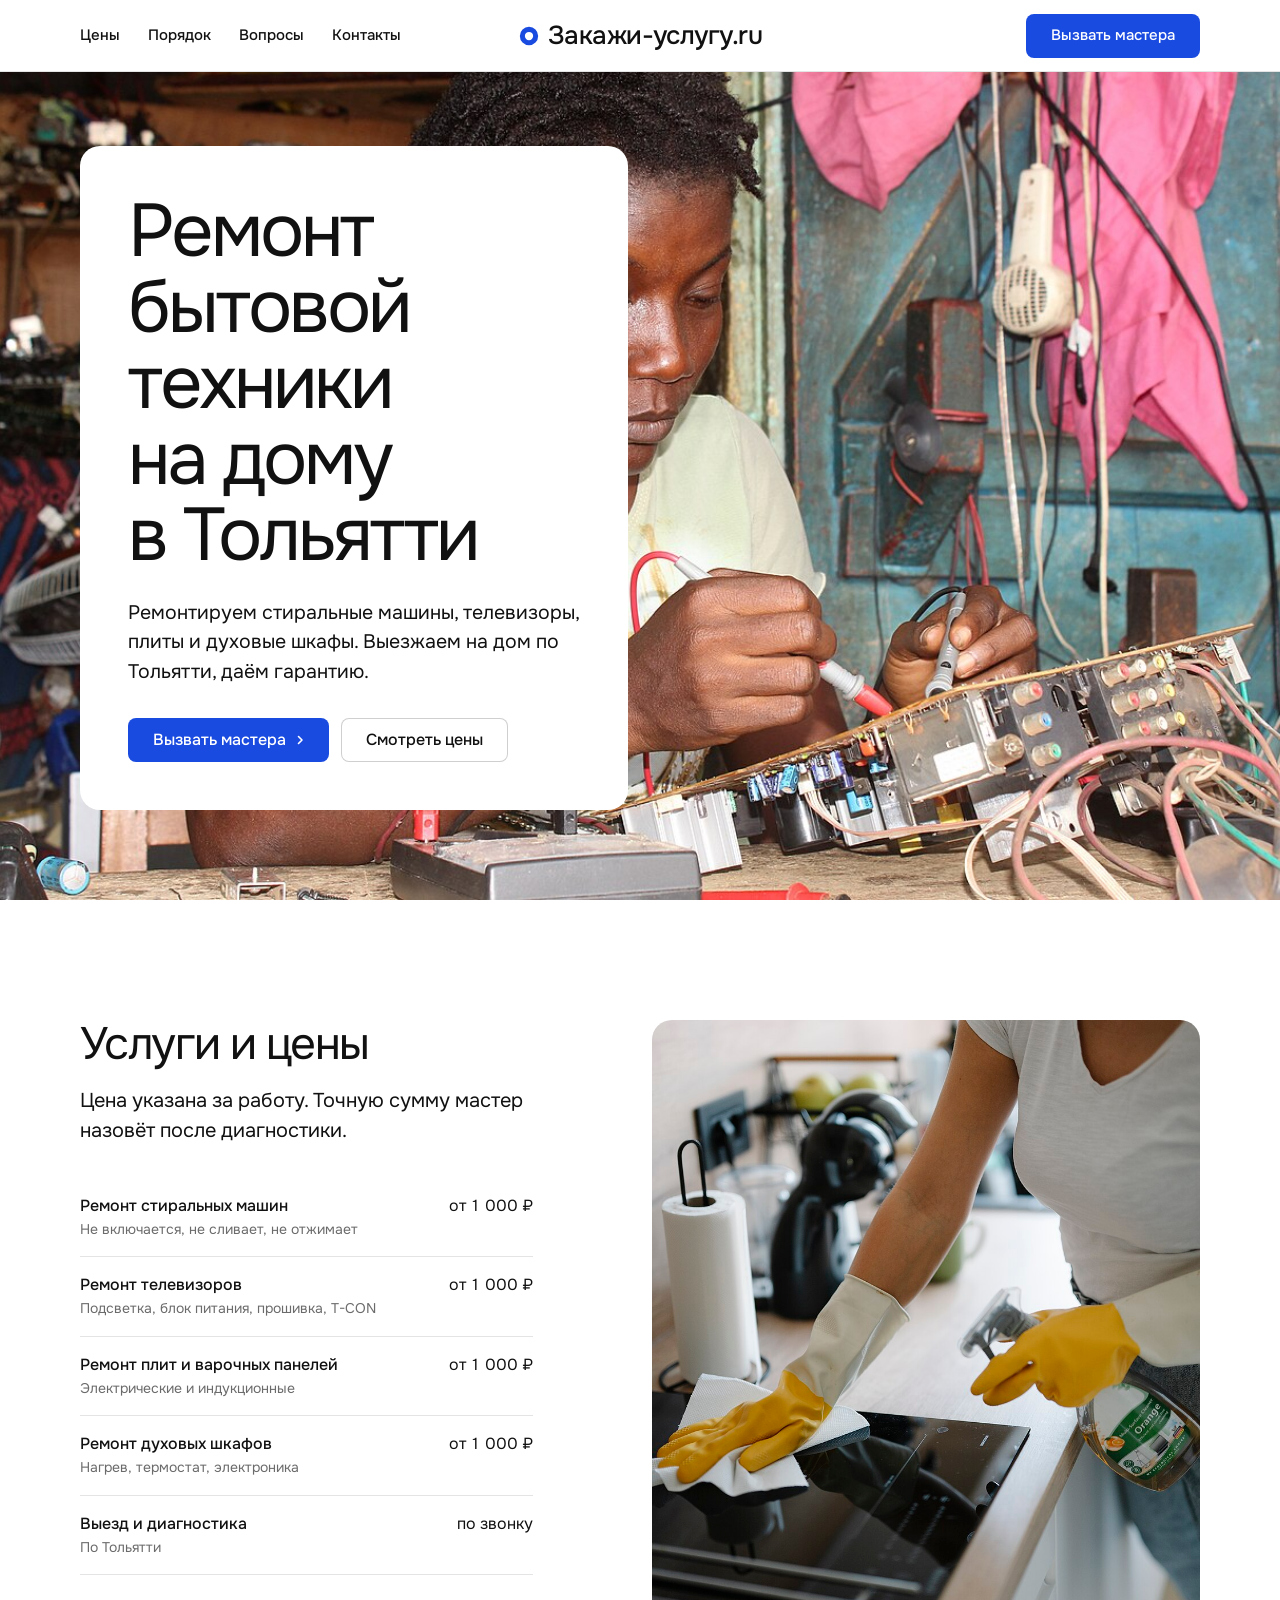
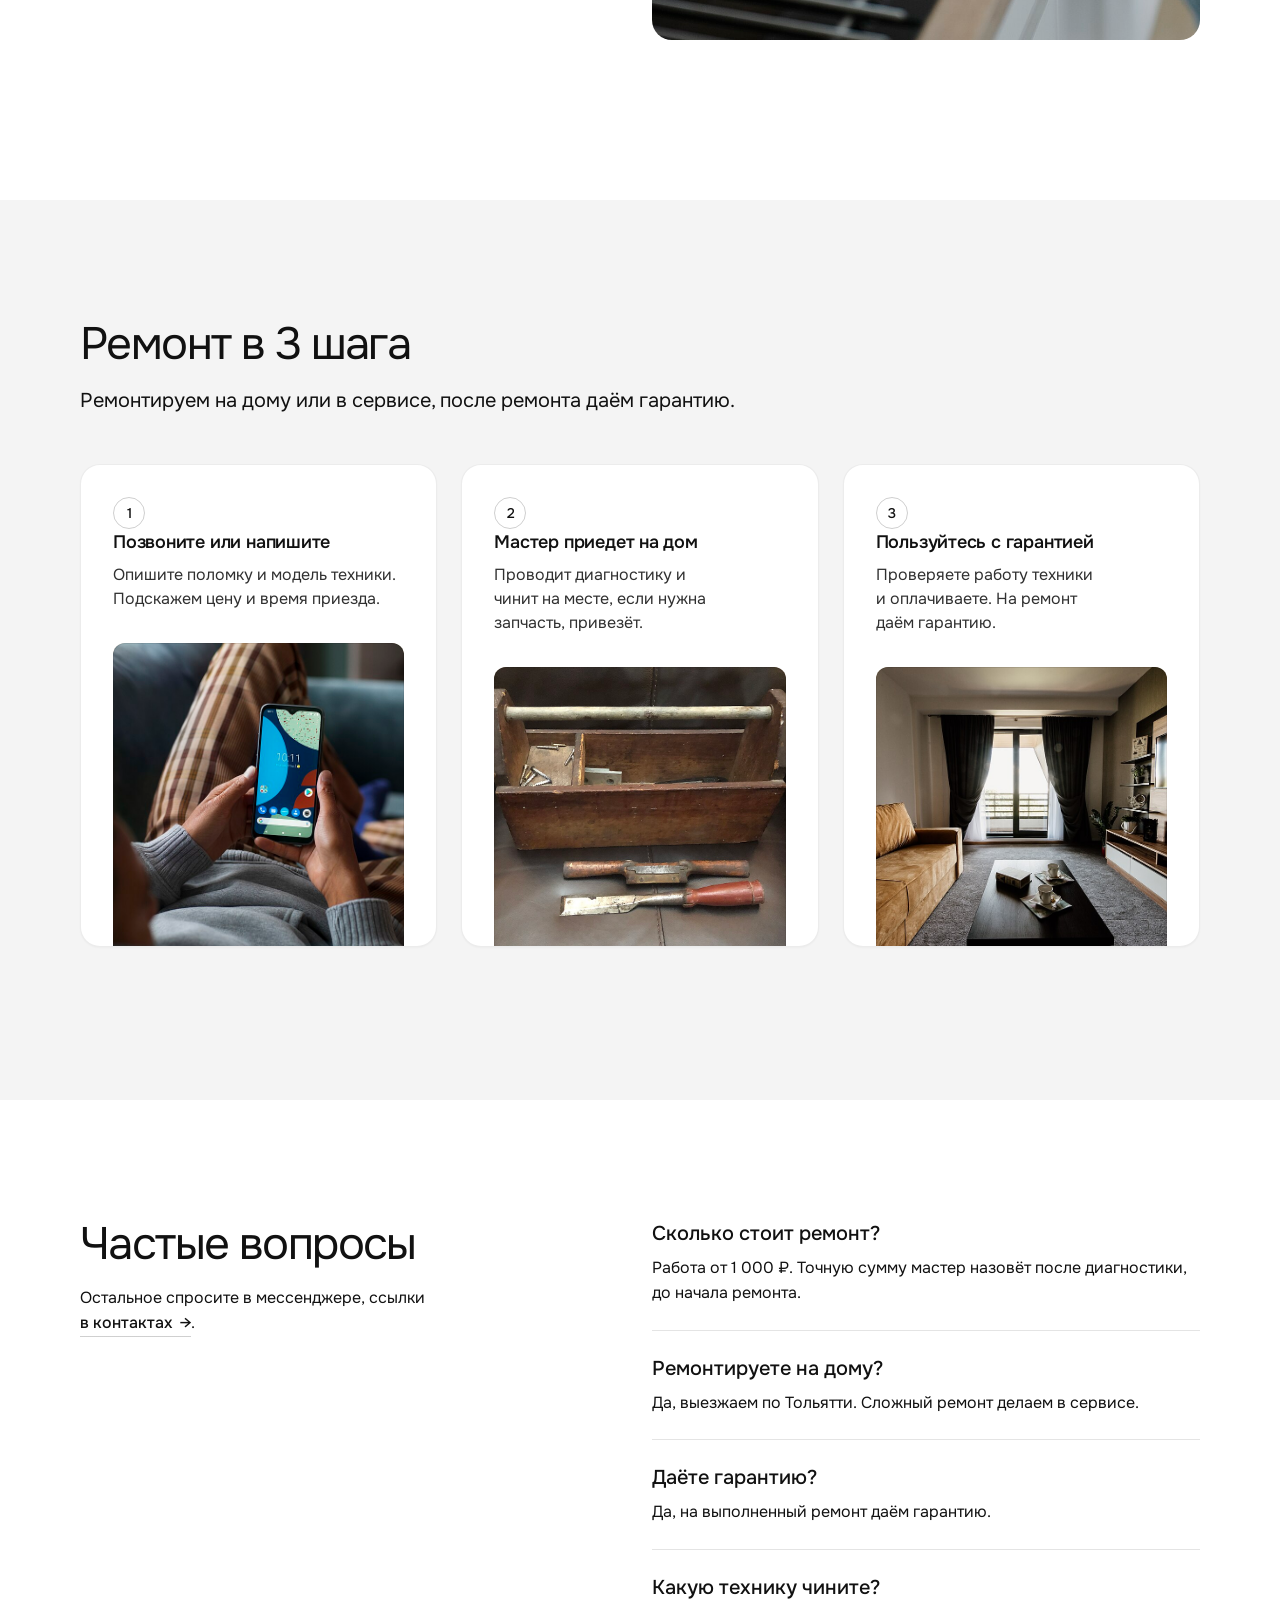
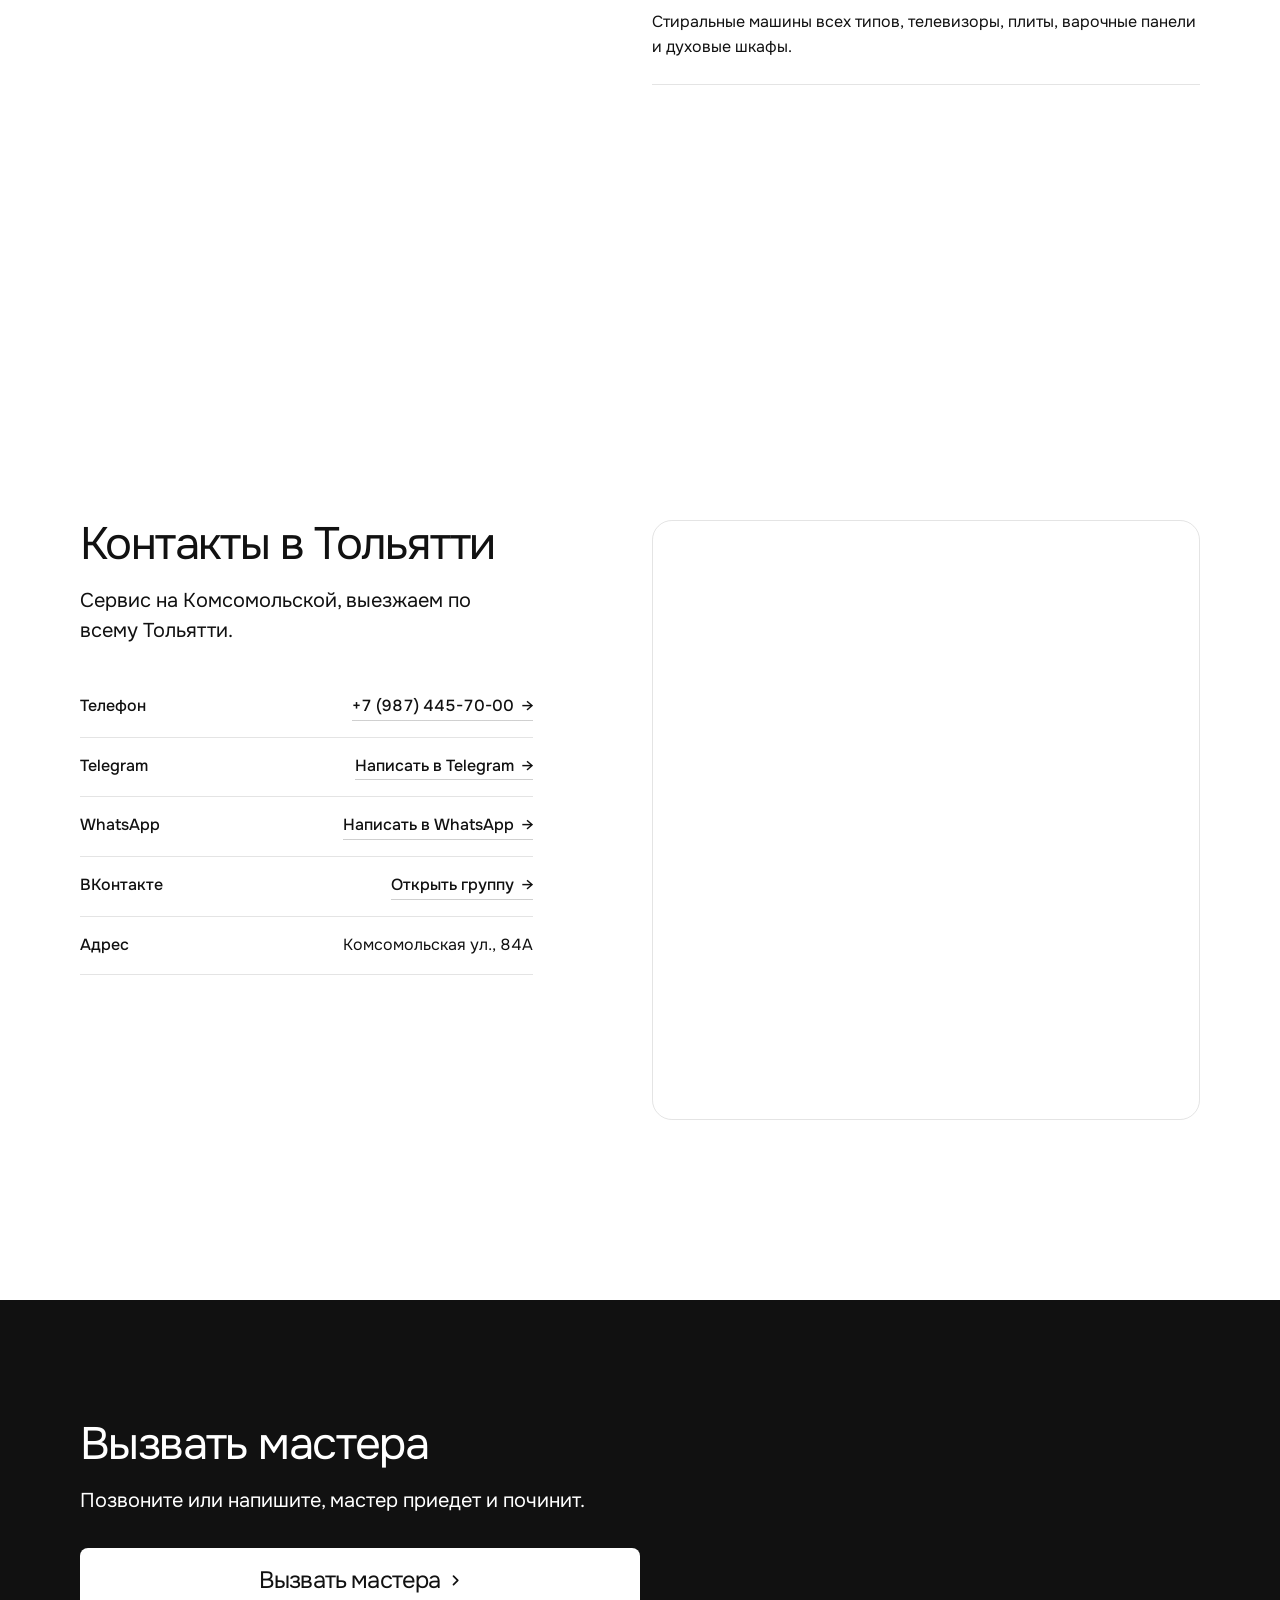
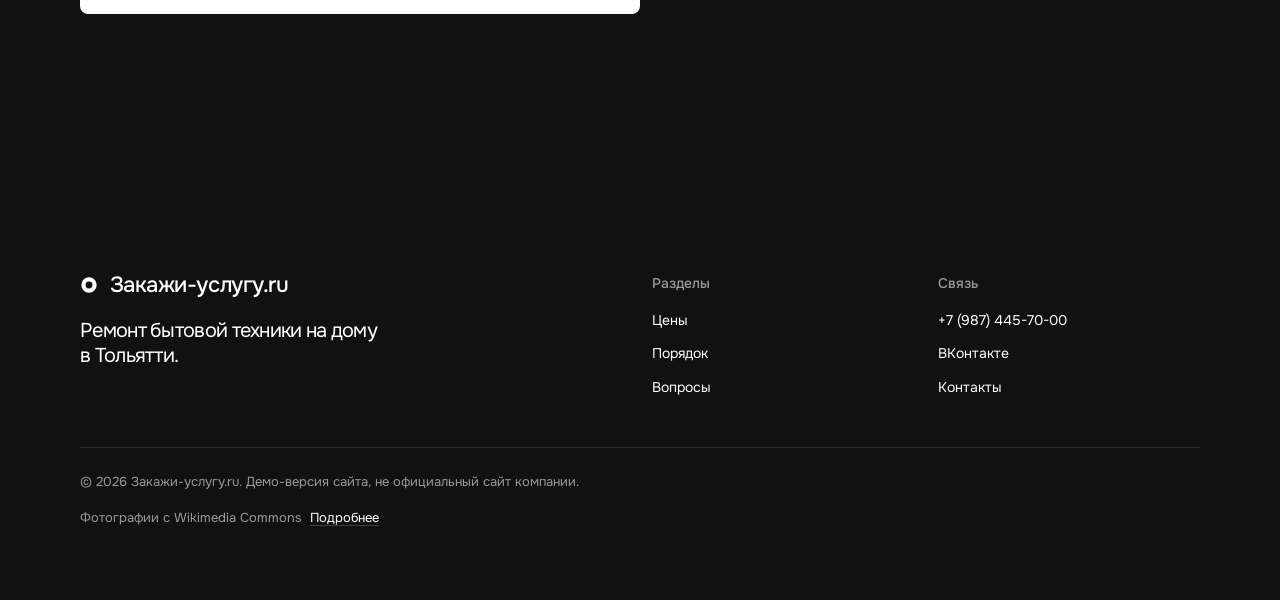
==== commit 6756d819: "Add files via upload" ====
--- a/zakazhi-uslugu/index.html
+++ b/zakazhi-uslugu/index.html
@@ -9,7 +9,7 @@
 <meta property="og:type" content="website">
 <meta property="og:title" content="Закажи-услугу.ru: Ремонт бытовой техники на дому в Тольятти">
 <meta property="og:description" content="Ремонтируем стиральные машины, телевизоры, плиты и духовые шкафы. Выезжаем на дом по Тольятти, даём гарантию.">
-<meta property="og:image" content="../assets/img/photo-f200054164-1280.jpg">
+<meta property="og:image" content="../assets/img/photo-tvrepair-1280.jpg">
 <meta name="twitter:card" content="summary_large_image">
 <link rel="icon" href="favicon.svg" type="image/svg+xml">
 <meta name="theme-color" content="#ffffff">
@@ -64,7 +64,7 @@
 
 <main id="top">
   <section class="hero hero--photo" data-enter data-calm="left" aria-labelledby="hero-h">
-    <img class="hero__bg" src="../assets/img/photo-f200054164-1280.jpg" srcset="../assets/img/photo-f200054164-960.jpg 960w, ../assets/img/photo-f200054164-1280.jpg 1280w" sizes="(max-width: 639px) 300vw, 100vw" alt="Рука в жёлтой перчатке протирает столешницу у окна" style="--ly-pos: 60% 40%" fetchpriority="high">
+    <img class="hero__bg" src="../assets/img/photo-tvrepair-1280.jpg" srcset="../assets/img/photo-tvrepair-960.jpg 960w, ../assets/img/photo-tvrepair-1280.jpg 1280w" sizes="(max-width: 639px) 300vw, 100vw" alt="Мастер проверяет плату тестером" style="--ly-pos: 50% 40%" fetchpriority="high">
     <div class="wrap"><div class="hero-text">
       <div class="hero__text">
         <h1 id="hero-h">Ремонт бытовой техники на дому в Тольятти</h1>
@@ -110,7 +110,7 @@
           <span class="step-num">2</span>
           <h3>Мастер приедет на дом</h3>
           <p>Проводит диагностику и чинит на месте, если нужна запчасть, привезёт.</p>
-          <div class="panel"><img class="frame__img" src="../assets/img/photo-f200054164-960.jpg" alt="Рука в жёлтой перчатке протирает столешницу у окна" loading="lazy"></div>
+          <div class="panel"><img class="frame__img" src="../assets/img/photo-toolbox-960.jpg" alt="Деревянный ящик с инструментами и стамеской" loading="lazy"></div>
         </article>
         <article class="card card--row span-4">
           <span class="step-num">3</span>
@@ -179,7 +179,7 @@
       </div>
       <div class="footer__legal">
         <span>&copy; 2026 Закажи-услугу.ru. Демо-версия сайта, не официальный сайт компании.</span>
-        <details class="credits"><summary>Фотографии с Wikimedia Commons</summary><p>Shixart1985 (CC BY 2.0). Fairphone (CC BY-SA 2.0). Фотографии иллюстрируют услуги и не сняты у компании.</p></details>
+        <details class="credits"><summary>Фотографии с Wikimedia Commons</summary><p>Metchyves (CC BY-SA 4.0). Shixart1985 (CC BY 2.0). Fairphone (CC BY-SA 2.0). Jim Griffin (CC0). Фотографии иллюстрируют услуги и не сняты у компании.</p></details>
       </div>
     </div>
   </div>
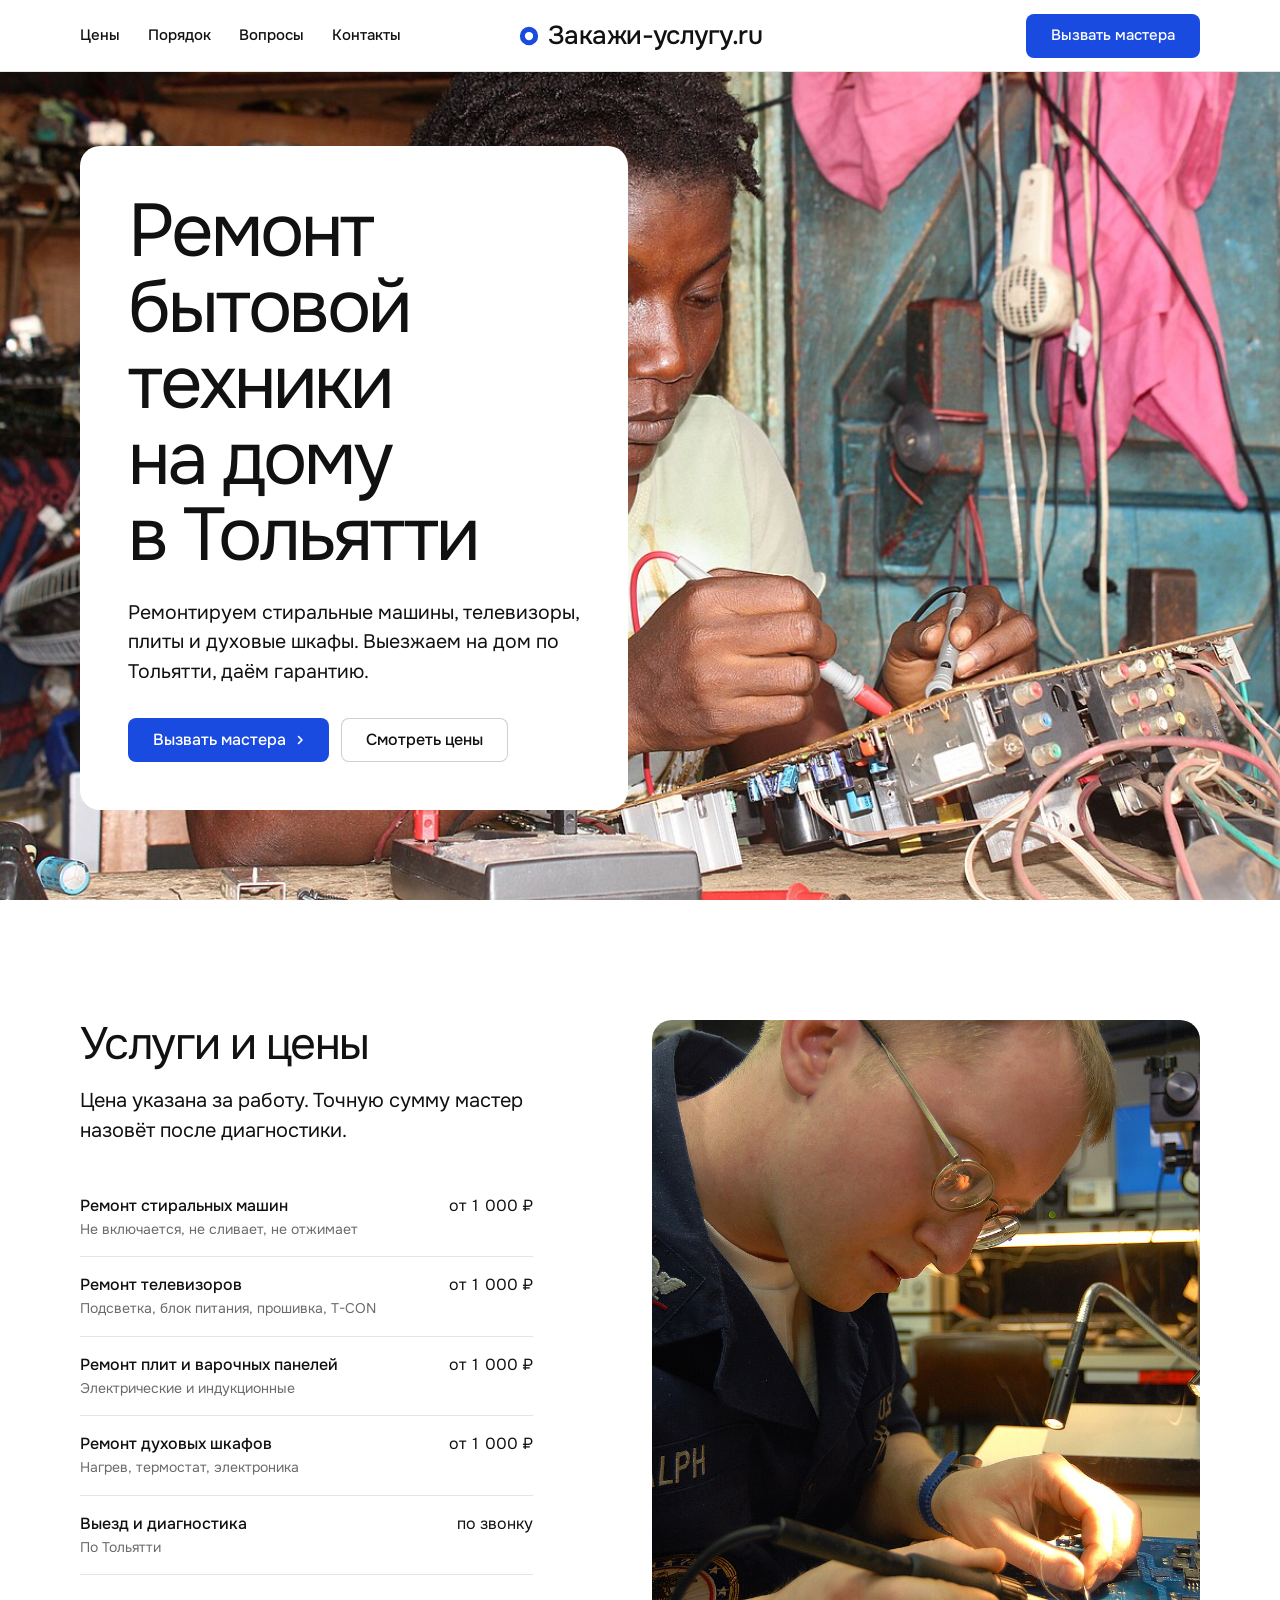
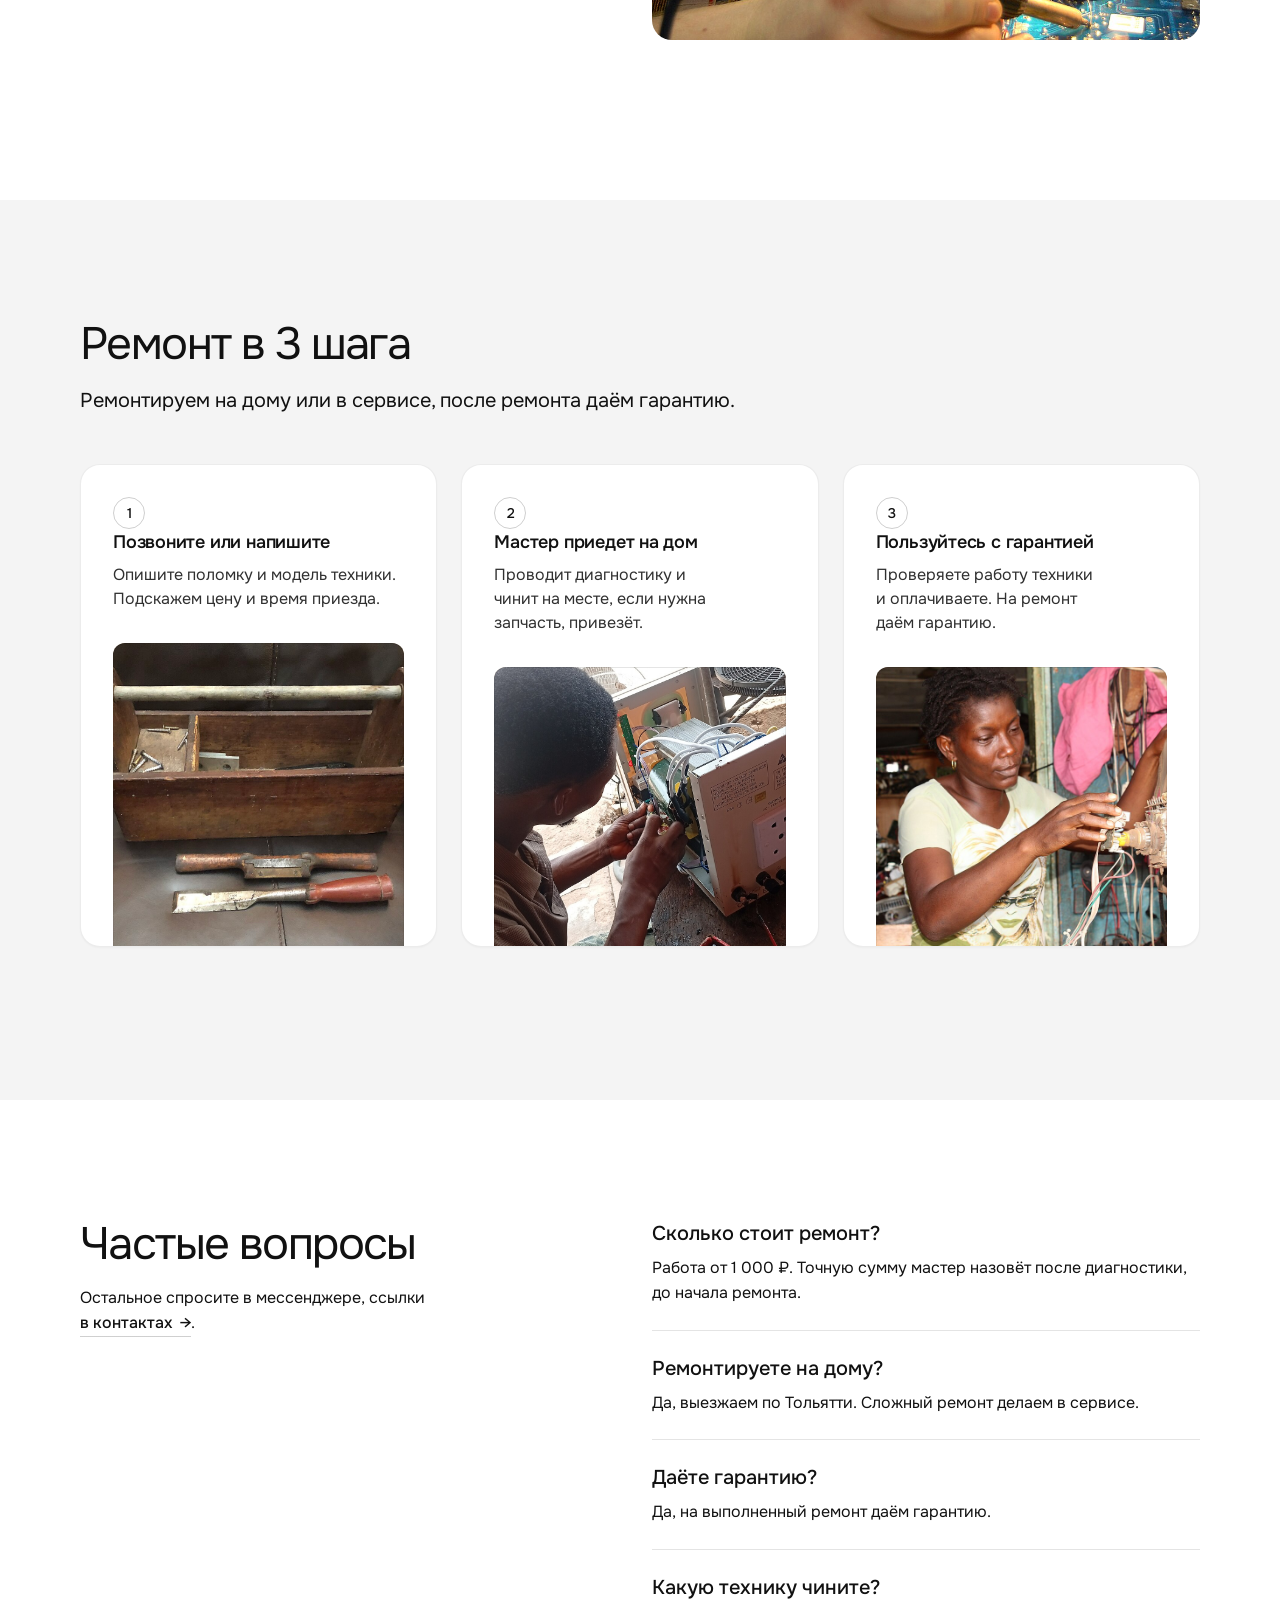
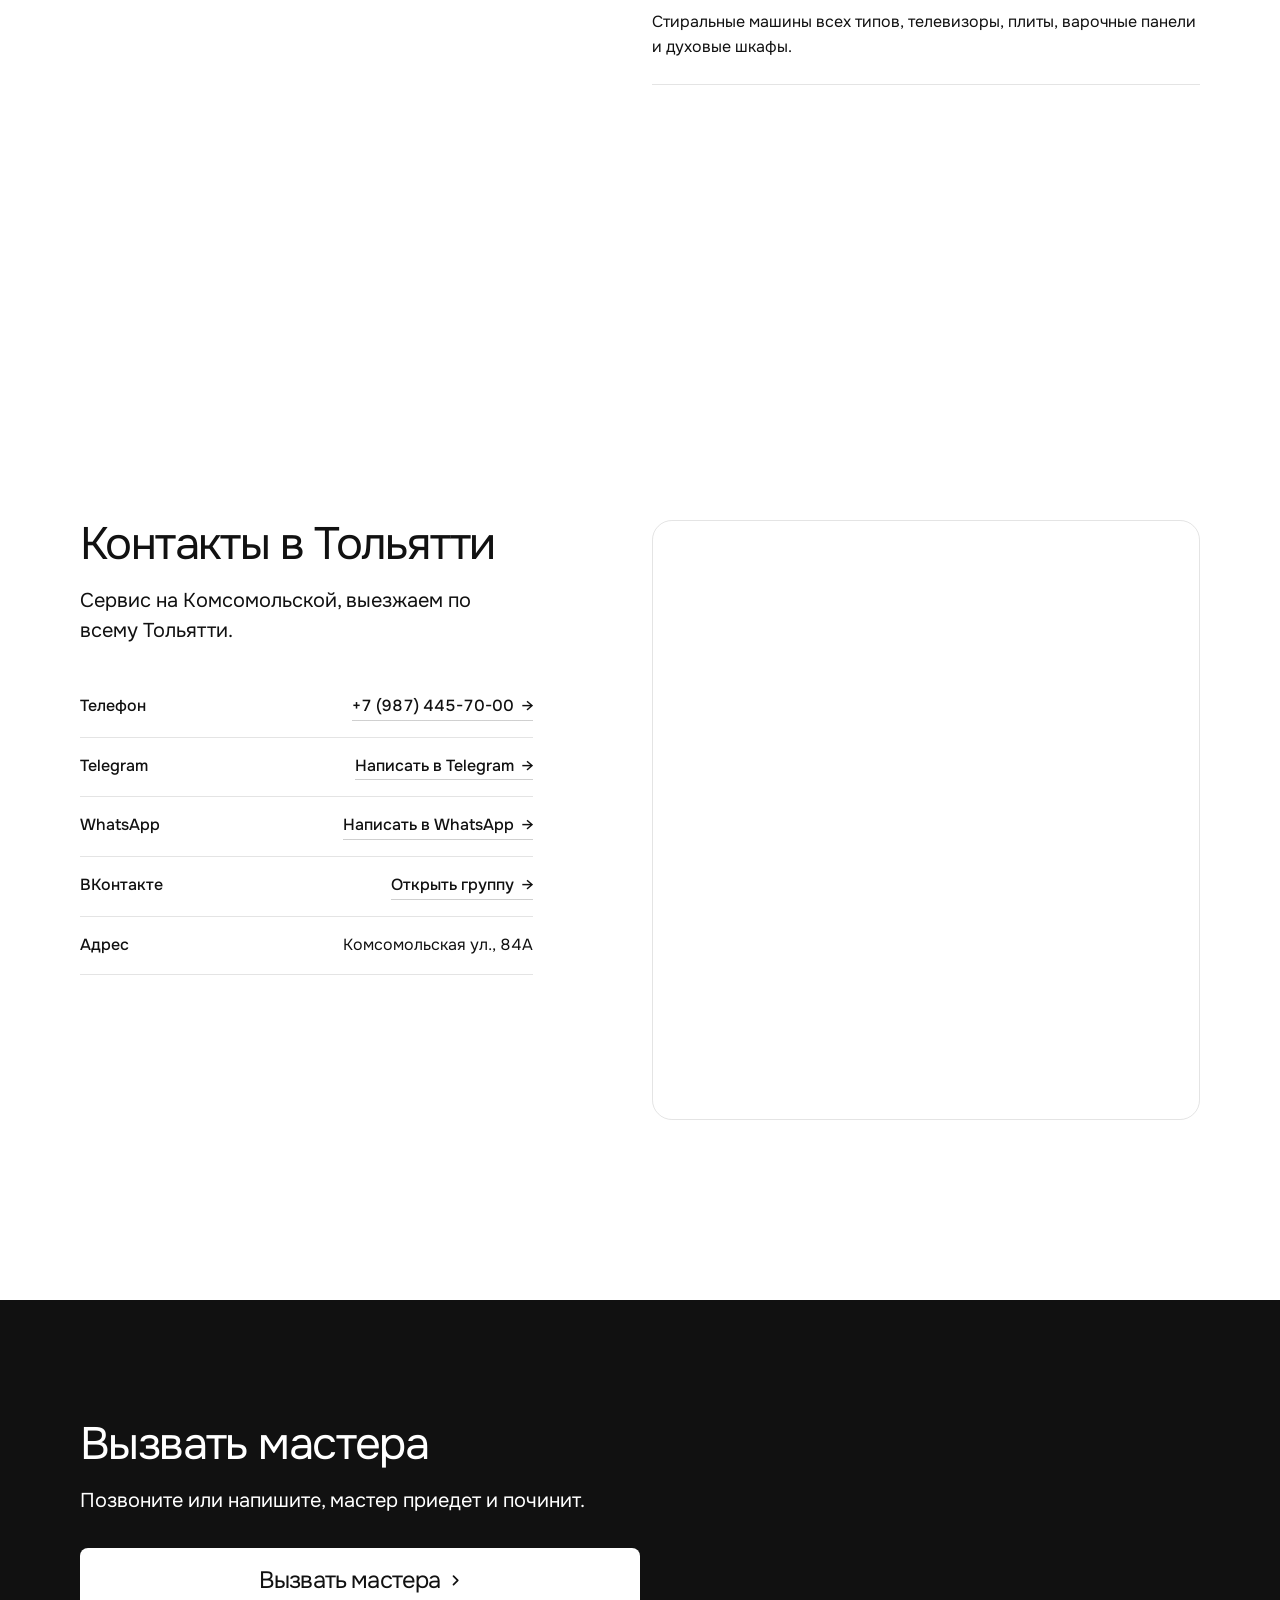
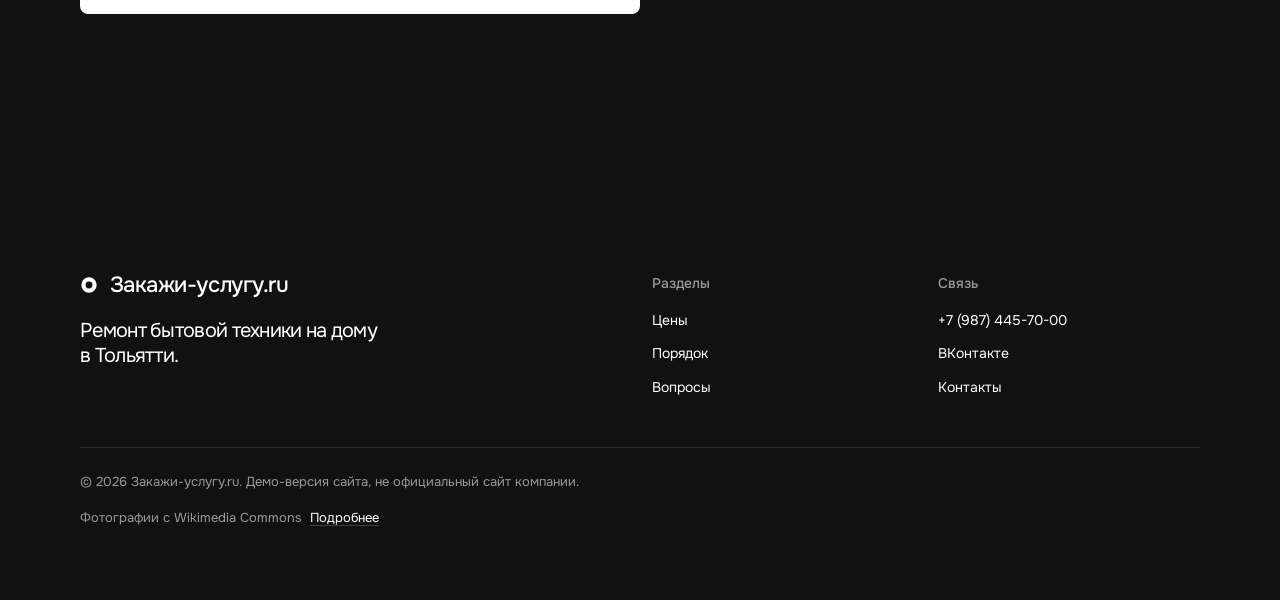
==== commit 0aca2385: "Add files via upload" ====
--- a/zakazhi-uslugu/index.html
+++ b/zakazhi-uslugu/index.html
@@ -89,7 +89,7 @@
           <li><span class="rows__name">Выезд и диагностика<small>По Тольятти</small></span><span class="rows__value">по звонку</span></li>
         </ul>
       </div>
-      <figure class="develop span-6 start-7" data-moment="picture-develops"><img src="../assets/img/photo-f200054170-960.jpg" alt="Клинер в жёлтых перчатках моет варочную панель" loading="lazy"></figure>
+      <figure class="develop span-6 start-7" data-moment="picture-develops"><img src="../assets/img/photo-solder-960.jpg" alt="Мастер паяет электронную плату" loading="lazy"></figure>
     </div>
   </section>
 
@@ -104,19 +104,19 @@
           <span class="step-num">1</span>
           <h3>Позвоните или напишите</h3>
           <p>Опишите поломку и модель техники. Подскажем цену и время приезда.</p>
-          <div class="panel"><img class="frame__img" src="../assets/img/photo-f111900799-960.jpg" alt="Человек на диване держит телефон" loading="lazy"></div>
+          <div class="panel"><img class="frame__img" src="../assets/img/photo-toolbox-960.jpg" alt="Деревянный ящик с инструментами и стамеской" loading="lazy"></div>
         </article>
         <article class="card card--row span-4">
           <span class="step-num">2</span>
           <h3>Мастер приедет на дом</h3>
           <p>Проводит диагностику и чинит на месте, если нужна запчасть, привезёт.</p>
-          <div class="panel"><img class="frame__img" src="../assets/img/photo-toolbox-960.jpg" alt="Деревянный ящик с инструментами и стамеской" loading="lazy"></div>
+          <div class="panel"><img class="frame__img" src="../assets/img/photo-tech-960.jpg" alt="Мастер ремонтирует прибор, рядом мультиметр" loading="lazy"></div>
         </article>
         <article class="card card--row span-4">
           <span class="step-num">3</span>
           <h3>Пользуйтесь с гарантией</h3>
           <p>Проверяете работу техники и оплачиваете. На ремонт даём гарантию.</p>
-          <div class="panel"><img class="frame__img" src="../assets/img/photo-f187101720-960.jpg" alt="Светлая гостиная с замшевым диваном, ковром и окном" loading="lazy"></div>
+          <div class="panel"><img class="frame__img" src="../assets/img/photo-tv17-960.jpg" alt="Мастер ремонтирует кинескоп телевизора" loading="lazy"></div>
         </article>
       </div>
     </div>
@@ -179,7 +179,7 @@
       </div>
       <div class="footer__legal">
         <span>&copy; 2026 Закажи-услугу.ru. Демо-версия сайта, не официальный сайт компании.</span>
-        <details class="credits"><summary>Фотографии с Wikimedia Commons</summary><p>Metchyves (CC BY-SA 4.0). Shixart1985 (CC BY 2.0). Fairphone (CC BY-SA 2.0). Jim Griffin (CC0). Фотографии иллюстрируют услуги и не сняты у компании.</p></details>
+        <details class="credits"><summary>Фотографии с Wikimedia Commons</summary><p>Metchyves (CC BY-SA 4.0). U.S. Navy (public domain). Jim Griffin (CC0). Bigcee007 (CC BY-SA 4.0). Фотографии иллюстрируют услуги и не сняты у компании.</p></details>
       </div>
     </div>
   </div>
